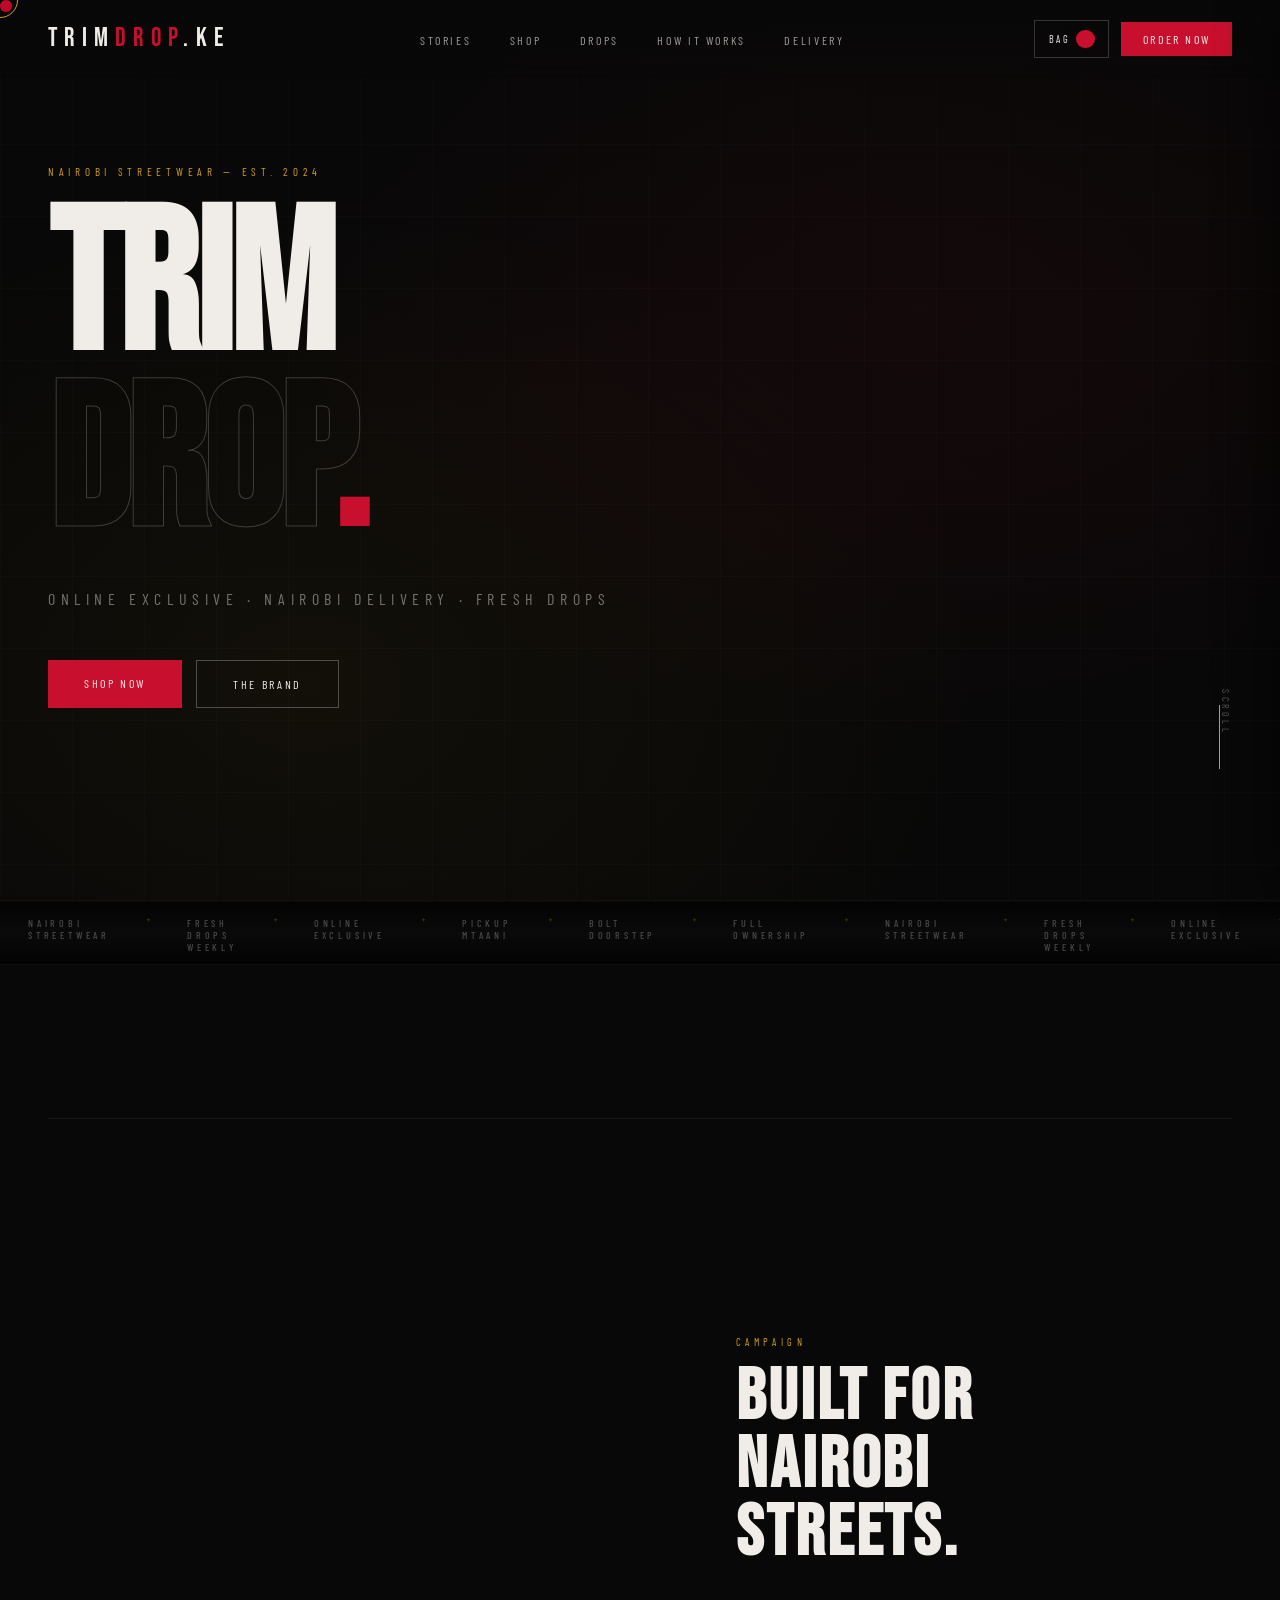
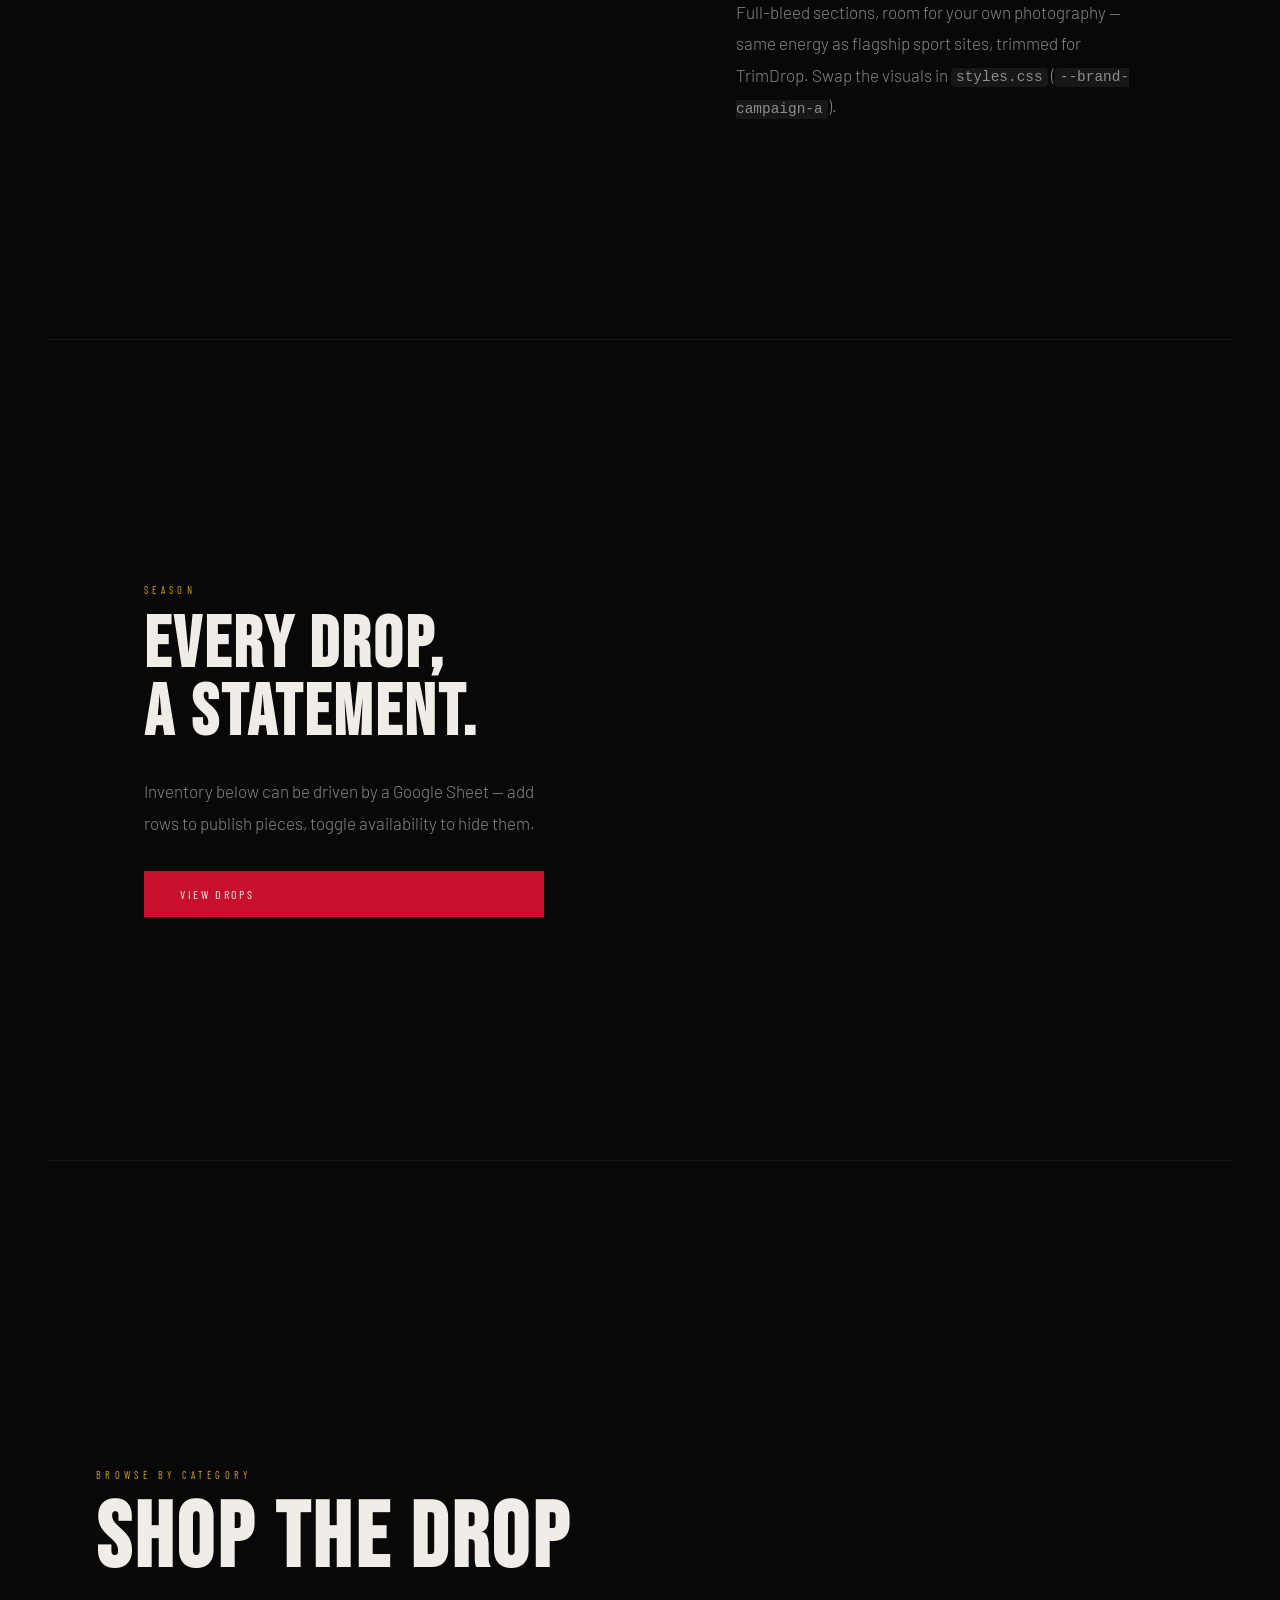
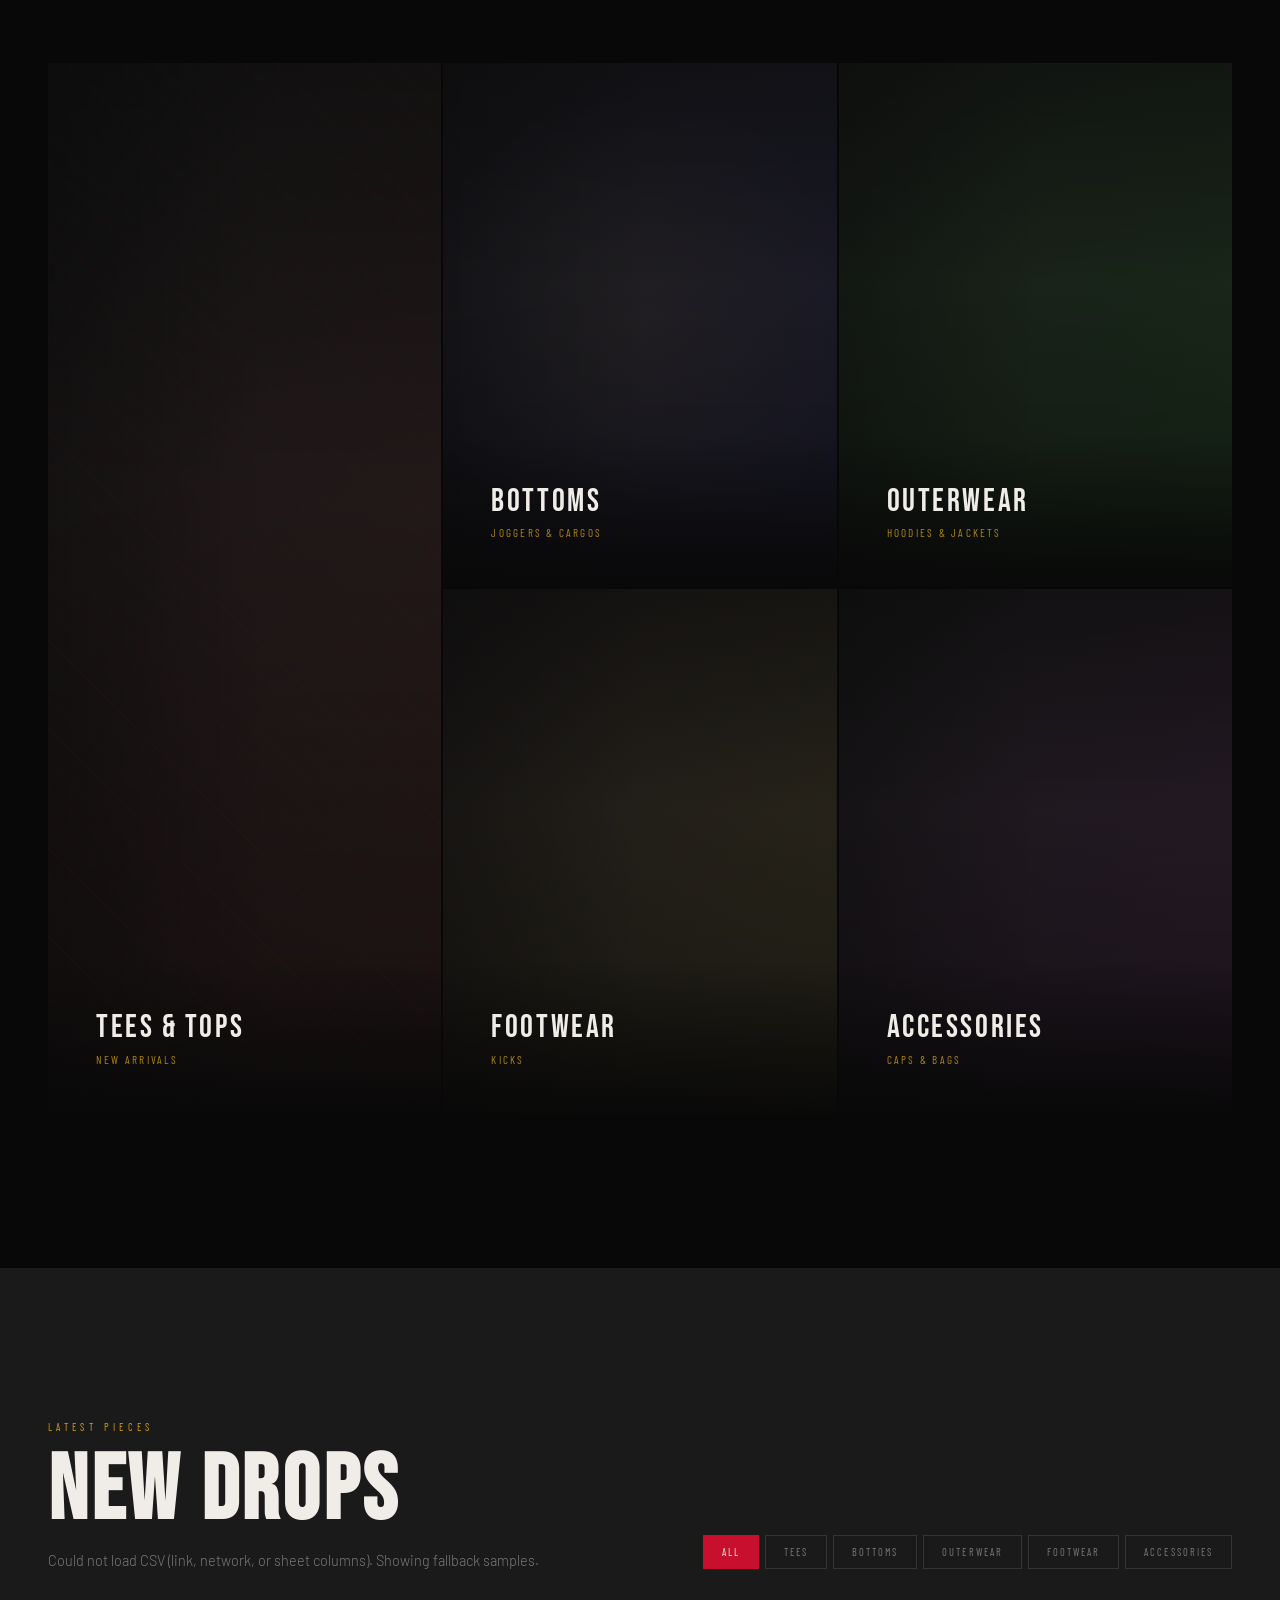
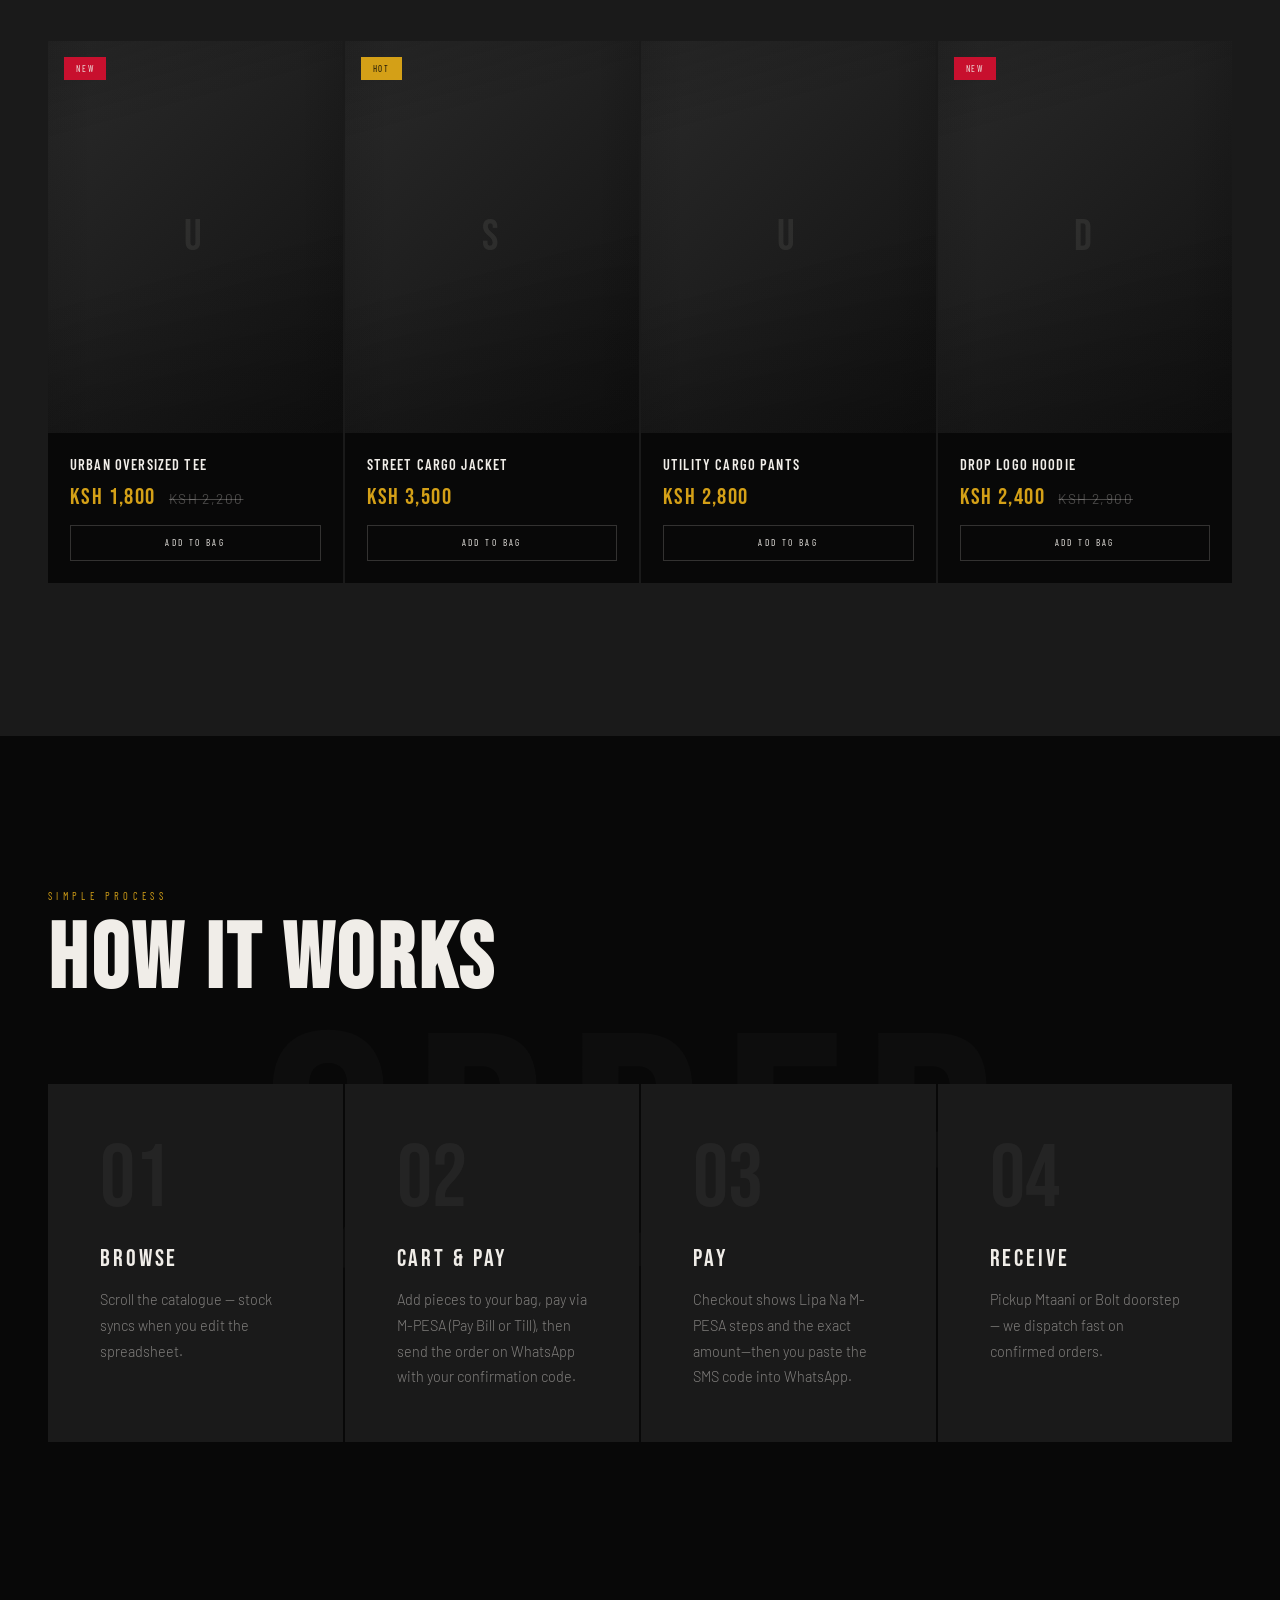
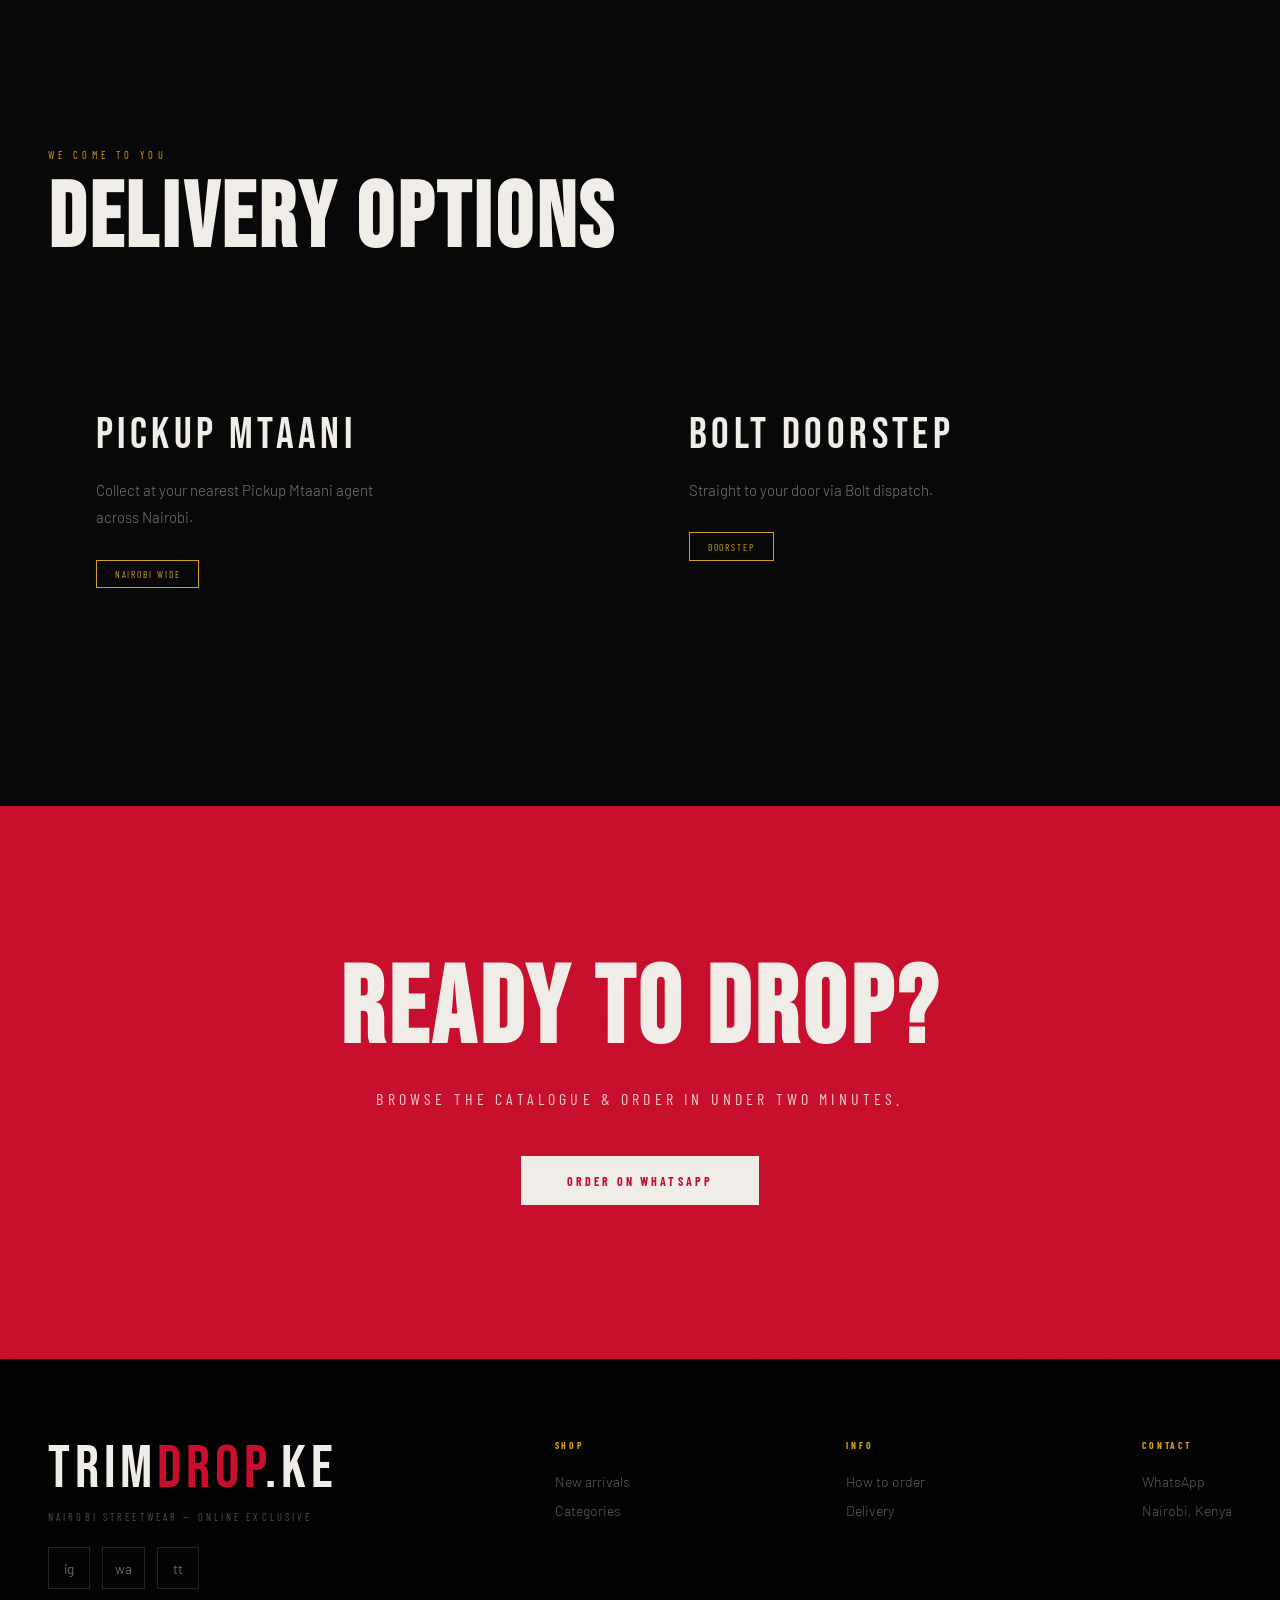
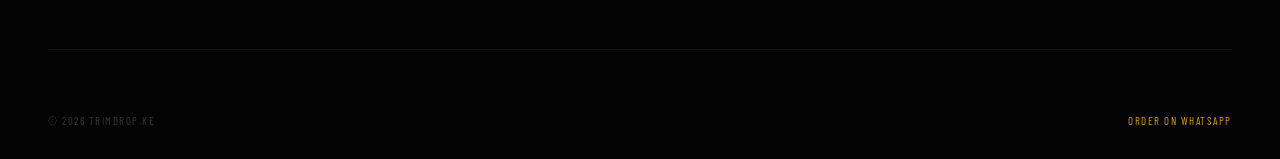
==== index.html @ 41868e05 "Use index.html root entry, root-relative assets; trimdrop rewrite; CSV HTML guard; Vercel notes Co-a" ====
<!DOCTYPE html>
<html lang="en">
<!--
  ╔══════════════════════════════════════════════════════════════════════════╗
  ║  TRIMDROP.KE — index.html                                                 ║
  ╠══════════════════════════════════════════════════════════════════════════╣
  ║  WHERE TO ADD IMAGES                                                     ║
  ║    • Hero + editorial panels → styles.css :root (--brand-hero,           ║
  ║      --brand-campaign-a, --brand-campaign-b).                            ║
  ║    • Product photos → Google Sheet column "image_url" or image_url in      ║
  ║      FALLBACK_PRODUCTS inside app.js.                                      ║
  ║    • Category tile backgrounds (optional) → styles.css near              ║
  ║      ".cat-1 .cat-bg" (commented examples).                               ║
  ╠══════════════════════════════════════════════════════════════════════════╣
  ║  WHERE TO ADD PERSONALITY (copy + brand voice)                             ║
  ║    • Headlines, paragraphs, buttons, footer → edit this file              ║
  ║      (each section below is labelled in a comment).                      ║
  ║    • Ticker / marquee lines → the repeated <span> tags in .ticker-inner. ║
  ║    • WhatsApp opener + tone → app.js (const BRAND_VOICE).                ║
  ║    • Colour + typography mood → styles.css (:root colour + font imports).║
  ╚══════════════════════════════════════════════════════════════════════════╝
-->
<head>
  <meta charset="UTF-8">
  <meta name="viewport" content="width=device-width, initial-scale=1.0">
  <!-- PERSONALITY: browser tab title + SEO -->
  <title>TRIMDROP.KE — Nairobi Streetwear</title>
  <!-- Fonts: display + condensed UI (unchanged brand pairing) -->
  <link href="https://fonts.googleapis.com/css2?family=Bebas+Neue&family=Barlow+Condensed:wght@300;400;600;700&family=Barlow:wght@300;400&display=swap" rel="stylesheet">
  <link rel="stylesheet" href="/styles.css">
</head>
<body>

<!--
  -----------------------------------------------------------------------------
  Custom cursor — no images here; behaviour in app.js (initCursor).
  -----------------------------------------------------------------------------
-->
<div class="cursor" id="cursor" aria-hidden="true"></div>
<div class="cursor-ring" id="cursorRing" aria-hidden="true"></div>

<!-- ========== NAV ==========
     PERSONALITY: logo text, link labels, CTA label.
 -->
<nav>
  <a href="#hero" class="nav-logo">TRIM<span>DROP</span>.KE</a>
  <ul class="nav-links">
    <li><a href="#editorial">Stories</a></li>
    <li><a href="#categories">Shop</a></li>
    <li><a href="#products">Drops</a></li>
    <li><a href="#how">How It Works</a></li>
    <li><a href="#delivery">Delivery</a></li>
  </ul>
  <div class="nav-end">
    <button type="button" class="nav-bag" id="cartToggleBtn" aria-label="Open shopping bag" aria-expanded="false" aria-controls="cartDrawer">
      <span class="nav-bag-label">Bag</span>
      <span class="nav-bag-badge" id="cartCountBadge" hidden>0</span>
    </button>
    <a href="#" class="nav-cta" id="navOrderBtn">Order Now</a>
  </div>
</nav>

<!-- ========== HERO ==========
     IMAGES:  Full-bleed background is CSS --brand-hero in styles.css (not inline here).
     PERSONALITY: hero-label, hero-title text, hero-sub tagline, button labels.
 -->
<section class="hero" id="hero">
  <div class="hero-media" aria-hidden="true"></div>
  <div class="hero-inner">
    <div class="hero-label">Nairobi Streetwear — Est. 2024</div>
    <h1 class="hero-title">
      TRIM<br>
      <span class="outline">DROP</span><span class="red">.</span>
    </h1>
    <p class="hero-sub">Online Exclusive · Nairobi Delivery · Fresh Drops</p>
    <div class="hero-actions">
      <a href="#categories" class="btn-primary">Shop Now</a>
      <a href="#editorial" class="btn-ghost">The brand</a>
    </div>
  </div>
  <a class="hero-scroll" href="#editorial">Scroll</a>
</section>

<!-- ========== TICKER ==========
     PERSONALITY: repeating promo phrases — duplicate rows if you change length (must loop).
 -->
<div class="ticker" id="tickerStrip" aria-hidden="true">
  <div class="ticker-shell" id="tickerShell">
    <div class="ticker-base">
      <div class="ticker-inner">
    <!-- Repeat block twice — CSS animation translates -50% for seamless marquee -->
    <span>Nairobi Streetwear</span><span class="dot">✦</span>
    <span>Fresh Drops Weekly</span><span class="dot">✦</span>
    <span>Online Exclusive</span><span class="dot">✦</span>
    <span>Pickup Mtaani</span><span class="dot">✦</span>
    <span>Bolt Doorstep</span><span class="dot">✦</span>
    <span>Full Ownership</span><span class="dot">✦</span>
    <span>Nairobi Streetwear</span><span class="dot">✦</span>
    <span>Fresh Drops Weekly</span><span class="dot">✦</span>
    <span>Online Exclusive</span><span class="dot">✦</span>
    <span>Pickup Mtaani</span><span class="dot">✦</span>
    <span>Bolt Doorstep</span><span class="dot">✦</span>
    <span>Full Ownership</span><span class="dot">✦</span>
    <span>Nairobi Streetwear</span><span class="dot">✦</span>
    <span>Fresh Drops Weekly</span><span class="dot">✦</span>
    <span>Online Exclusive</span><span class="dot">✦</span>
    <span>Pickup Mtaani</span><span class="dot">✦</span>
    <span>Bolt Doorstep</span><span class="dot">✦</span>
    <span>Full Ownership</span><span class="dot">✦</span>
    <span>Nairobi Streetwear</span><span class="dot">✦</span>
    <span>Fresh Drops Weekly</span><span class="dot">✦</span>
    <span>Online Exclusive</span><span class="dot">✦</span>
    <span>Pickup Mtaani</span><span class="dot">✦</span>
    <span>Bolt Doorstep</span><span class="dot">✦</span>
    <span>Full Ownership</span><span class="dot">✦</span>
      </div>
    </div>
    <!-- X-ray layer: clone of .ticker-inner is injected here by app.js (keeps your lines in one place) -->
    <div class="ticker-xray" id="tickerXrayMount" aria-hidden="true"></div>
  </div>
</div>

<!-- ========== EDITORIAL / CAMPAIGN STRIPS ==========
     IMAGES:  Left & right panels use --brand-campaign-a / --brand-campaign-b in styles.css.
     PERSONALITY: section-label, headlines, body copy, CTA text in each column.
 -->
<section id="editorial" class="editorial">
  <article class="editorial-panel editorial-panel--a">
    <div class="editorial-panel__visual editorial-panel__visual--a" role="presentation"></div>
    <div class="editorial-panel__copy">
      <p class="section-label">Campaign</p>
      <h2 class="editorial-panel__title">Built for Nairobi streets.</h2>
      <p class="editorial-panel__lede">
        Full-bleed sections, room for your own photography — same energy as flagship sport sites, trimmed for TrimDrop.
        Swap the visuals in <code>styles.css</code> (<code>--brand-campaign-a</code>).
      </p>
    </div>
  </article>
  <article class="editorial-panel editorial-panel--b">
    <div class="editorial-panel__copy editorial-panel__copy--right">
      <p class="section-label">Season</p>
      <h2 class="editorial-panel__title">Every drop,<br>a statement.</h2>
      <p class="editorial-panel__lede">
        Inventory below can be driven by a Google Sheet — add rows to publish pieces, toggle availability to hide them.
      </p>
      <a href="#products" class="btn-primary editorial-panel__btn">View drops</a>
    </div>
    <div class="editorial-panel__visual editorial-panel__visual--b" role="presentation"></div>
  </article>
</section>

<!-- ========== CATEGORIES (mosaic → New drops) ==========
     CLICK: Each tile jumps to #products + selects that category filter (app.js).
     PHOTOS: Optional — set --cat-tees … --cat-accessories in styles.css (:root).
 -->
<section class="categories" id="categories">
  <div class="section-head">
    <p class="section-label">Browse by Category</p>
    <h2 class="section-title">Shop the drop</h2>
  </div>
  <div class="cat-grid">
    <a href="#products" class="cat-item cat-1" data-filter="Tees" aria-label="Open Tees and tops in New drops">
      <div class="cat-bg"></div>
      <div class="cat-arrow" aria-hidden="true">↗</div>
      <div class="cat-info">
        <div class="cat-name">Tees &amp; Tops</div>
        <div class="cat-count">New arrivals</div>
      </div>
    </a>
    <a href="#products" class="cat-item cat-2" data-filter="Bottoms" aria-label="Open Bottoms in New drops">
      <div class="cat-bg"></div>
      <div class="cat-arrow" aria-hidden="true">↗</div>
      <div class="cat-info">
        <div class="cat-name">Bottoms</div>
        <div class="cat-count">Joggers &amp; cargos</div>
      </div>
    </a>
    <a href="#products" class="cat-item cat-3" data-filter="Outerwear" aria-label="Open Outerwear in New drops">
      <div class="cat-bg"></div>
      <div class="cat-arrow" aria-hidden="true">↗</div>
      <div class="cat-info">
        <div class="cat-name">Outerwear</div>
        <div class="cat-count">Hoodies &amp; jackets</div>
      </div>
    </a>
    <a href="#products" class="cat-item cat-4" data-filter="Footwear" aria-label="Open Footwear in New drops">
      <div class="cat-bg"></div>
      <div class="cat-arrow" aria-hidden="true">↗</div>
      <div class="cat-info">
        <div class="cat-name">Footwear</div>
        <div class="cat-count">Kicks</div>
      </div>
    </a>
    <a href="#products" class="cat-item cat-5" data-filter="Accessories" aria-label="Open Accessories in New drops">
      <div class="cat-bg"></div>
      <div class="cat-arrow" aria-hidden="true">↗</div>
      <div class="cat-info">
        <div class="cat-name">Accessories</div>
        <div class="cat-count">Caps &amp; bags</div>
      </div>
    </a>
  </div>
</section>

<!-- ========== PRODUCTS ==========
     IMAGES:  Each product’s photo → Google Sheet column image_url (see app.js).
     PERSONALITY: section labels "Latest pieces" / "New drops"; empty-state text below grid.
               (Product titles & prices come from the sheet / fallback list.)
 -->
<section class="products" id="products">
  <div class="products-header">
    <div>
      <p class="section-label">Latest pieces</p>
      <h2 class="section-title">New drops</h2>
      <p class="products-hint" id="productsHint"></p>
    </div>
    <div class="filter-tabs" role="tablist" aria-label="Product categories">
      <button type="button" class="filter-tab active" data-filter="All">All</button>
      <button type="button" class="filter-tab" data-filter="Tees">Tees</button>
      <button type="button" class="filter-tab" data-filter="Bottoms">Bottoms</button>
      <button type="button" class="filter-tab" data-filter="Outerwear">Outerwear</button>
      <button type="button" class="filter-tab" data-filter="Footwear">Footwear</button>
      <button type="button" class="filter-tab" data-filter="Accessories">Accessories</button>
    </div>
  </div>
  <div class="products-grid" id="productsGrid"></div>
  <p class="products-empty" id="productsEmpty" hidden>No pieces match this filter. Try another category.</p>
</section>

<!-- ========== HOW IT WORKS ==========
     PERSONALITY: Four steps — edit titles + descriptions to match how YOU operate.
 -->
<section class="how" id="how">
  <div class="section-head">
    <p class="section-label">Simple process</p>
    <h2 class="section-title">How it works</h2>
  </div>
  <div class="steps">
    <div class="step">
      <div class="step-num">01</div>
      <div class="step-title">Browse</div>
      <p class="step-desc">Scroll the catalogue — stock syncs when you edit the spreadsheet.</p>
    </div>
    <div class="step">
      <div class="step-num">02</div>
      <div class="step-title">Cart &amp; pay</div>
      <p class="step-desc">Add pieces to your bag, pay via M-PESA (Pay Bill or Till), then send the order on WhatsApp with your confirmation code.</p>
    </div>
    <div class="step">
      <div class="step-num">03</div>
      <div class="step-title">Pay</div>
      <p class="step-desc">Checkout shows Lipa Na M-PESA steps and the exact amount—then you paste the SMS code into WhatsApp.</p>
    </div>
    <div class="step">
      <div class="step-num">04</div>
      <div class="step-title">Receive</div>
      <p class="step-desc">Pickup Mtaani or Bolt doorstep — we dispatch fast on confirmed orders.</p>
    </div>
  </div>
</section>

<!-- ========== DELIVERY ==========
     PERSONALITY: Option names, descriptions, tags — match your real logistics.
 -->
<section class="delivery" id="delivery">
  <div class="section-head">
    <p class="section-label">We come to you</p>
    <h2 class="section-title">Delivery options</h2>
  </div>
  <div class="delivery-grid">
    <div class="delivery-option">
      <div class="delivery-name">Pickup Mtaani</div>
      <p class="delivery-desc">Collect at your nearest Pickup Mtaani agent across Nairobi.</p>
      <span class="delivery-tag">Nairobi wide</span>
    </div>
    <div class="delivery-option">
      <div class="delivery-name">Bolt doorstep</div>
      <p class="delivery-desc">Straight to your door via Bolt dispatch.</p>
      <span class="delivery-tag">Doorstep</span>
    </div>
  </div>
</section>

<!-- ========== CTA STRIP ==========
     PERSONALITY: Big closing pitch + button label.
 -->
<section class="cta-section" aria-label="Order call to action">
  <h2 class="section-title">Ready to drop?</h2>
  <p>Browse the catalogue &amp; order in under two minutes.</p>
  <a href="#" class="btn-white" id="ctaWaBtn">Order on WhatsApp</a>
</section>

<!-- ========== FOOTER ==========
     PERSONALITY: Tagline, real social links (replace href="#"), city line.
    IMAGES:    Optional — add <img> logos in a column here if you ever need them.
 -->
<footer>
  <div class="footer-top">
    <div>
      <div class="footer-logo">TRIM<span>DROP</span>.KE</div>
      <div class="footer-tagline">Nairobi Streetwear — online exclusive</div>
      <div class="footer-social">
        <a href="#" class="social-link">ig</a>
        <a href="#" class="social-link">wa</a>
        <a href="#" class="social-link">tt</a>
      </div>
    </div>
    <div class="footer-links">
      <h4>Shop</h4>
      <ul>
        <li><a href="#products">New arrivals</a></li>
        <li><a href="#categories">Categories</a></li>
      </ul>
    </div>
    <div class="footer-links">
      <h4>Info</h4>
      <ul>
        <li><a href="#how">How to order</a></li>
        <li><a href="#delivery">Delivery</a></li>
      </ul>
    </div>
    <div class="footer-links">
      <h4>Contact</h4>
      <ul>
        <li><a href="#" id="footerWaLink">WhatsApp</a></li>
        <li><a href="#">Nairobi, Kenya</a></li>
      </ul>
    </div>
  </div>
  <div class="footer-bottom">
    <div class="footer-copy">© 2026 TRIMDROP.KE</div>
    <a href="#" class="footer-wa" id="footerWaBtn">Order on WhatsApp</a>
  </div>
</footer>

<!-- ========== ORDER MODAL ==========
     PERSONALITY: modal title/sub, delivery option labels, primary button text.
     LOGIC:     app.js builds WhatsApp text from BRAND_VOICE + chosen delivery + product.
 -->
<div class="order-modal" id="orderModal" aria-modal="true" role="dialog" aria-labelledby="orderModalTitle" aria-hidden="true">
  <div class="modal-box">
    <button type="button" class="modal-close" id="orderModalClose" aria-label="Close">✕</button>
    <div class="modal-title" id="orderModalTitle">Place order</div>
    <div class="modal-sub">Choose delivery — we’ll open WhatsApp with this prefilled.</div>
    <p class="modal-product" id="orderModalProduct" hidden></p>
    <div class="modal-options">
      <label class="modal-option">
        <input type="radio" name="delivery" value="pickup" checked>
        <div>
          <div class="modal-option-text">Pickup Mtaani</div>
          <div class="modal-option-sub">Collect at nearest agent</div>
        </div>
      </label>
      <label class="modal-option">
        <input type="radio" name="delivery" value="bolt">
        <div>
          <div class="modal-option-text">Bolt doorstep</div>
          <div class="modal-option-sub">Delivered to you</div>
        </div>
      </label>
    </div>
    <a href="#" class="modal-wa-btn" id="modalWaContinue" target="_blank" rel="noopener">
      Continue on WhatsApp
    </a>
  </div>
</div>

<!-- ========== CART DRAWER ========== -->
<div class="cart-drawer-overlay" id="cartDrawerBackdrop" aria-hidden="true"></div>
<aside class="cart-drawer" id="cartDrawer" aria-modal="true" role="dialog" aria-labelledby="cartDrawerTitle" aria-hidden="true">
  <div class="cart-drawer-head">
    <h2 class="cart-drawer-title" id="cartDrawerTitle">Your bag</h2>
    <button type="button" class="modal-close cart-drawer-close" id="cartDrawerClose" aria-label="Close bag">✕</button>
  </div>
  <p class="cart-empty" id="cartEmpty" hidden>No items yet — add from New drops.</p>
  <div class="cart-lines" id="cartLines"></div>
  <div class="cart-drawer-foot">
    <div class="cart-subtotal" id="cartSubtotal"></div>
    <button type="button" class="btn-primary cart-checkout-btn" id="cartCheckoutBtn" disabled>Checkout &amp; pay</button>
  </div>
</aside>

<!-- ========== M-PESA CHECKOUT ========== -->
<div class="order-modal checkout-modal" id="checkoutModal" aria-modal="true" role="dialog" aria-labelledby="checkoutTitle" aria-hidden="true">
  <div class="modal-box modal-box--wide">
    <button type="button" class="modal-close" id="checkoutModalClose" aria-label="Close">✕</button>
    <div class="mpesa-head">
      <span class="mpesa-icon" aria-hidden="true"></span>
      <div>
        <div class="modal-title" id="checkoutTitle">Lipa Na M-PESA</div>
        <div class="modal-sub">Pay on your phone, then send proof on WhatsApp</div>
      </div>
    </div>
    <p class="checkout-total-pill" id="checkoutTotalStrip"></p>
    <p class="checkout-warn" id="checkoutMpesaWarn" hidden></p>
    <div id="checkoutMpesaSteps"></div>
    <div class="checkout-field">
      <label class="checkout-label" for="checkoutMpesaRef">M-PESA ID / confirmation code <span class="req">*</span></label>
      <input type="text" class="checkout-input" id="checkoutMpesaRef" name="mpesa_ref" placeholder="e.g. QYD689GK78" autocomplete="off" required>
    </div>
    <div class="modal-options checkout-delivery">
      <label class="modal-option">
        <input type="radio" name="checkout-delivery" value="pickup" checked>
        <div>
          <div class="modal-option-text">Pickup Mtaani</div>
          <div class="modal-option-sub">Collect at nearest agent</div>
        </div>
      </label>
      <label class="modal-option">
        <input type="radio" name="checkout-delivery" value="bolt">
        <div>
          <div class="modal-option-text">Bolt doorstep</div>
          <div class="modal-option-sub">Delivered to you</div>
        </div>
      </label>
    </div>
    <button type="button" class="modal-wa-btn" id="checkoutWaBtn">Send order + payment proof on WhatsApp</button>
  </div>
</div>

<script src="/app.js" defer></script>
</body>
</html>
---- styles.css ----
/* =============================================================================
   TRIMDROP.KE — styles.css

   QUICK MAP (what to edit here)
   ---------------------------------------------------------------------------
   IMAGES  — Set in :root under “Brand imagery” below (CSS variables).
             Use full URLs to hosted JPG/PNG/WebP (e.g. CDN, Drive direct link).
   MOOD    — Colours & type scale in the second :root block (tokens).
   LAYOUT  — Section padding via --section-y, --gutter; max width via --max.
             On-page copy lives in index.html; sheet + cart live in app.js.
   For product photos + WhatsApp wording, see app.js.
   ============================================================================= */

/* -----------------------------------------------------------------------------
   Brand imagery — your URLs (do not delete; change only if swapping assets).
   Extra “blend” into the page is handled in .hero-media / .editorial-panel__visual
   via neutral black gradients on top — works with any photo colour.
   --------------------------------------------------------------------------- */
:root {
  --brand-hero: url("https://res.cloudinary.com/dmmltr4nf/image/upload/v1778003707/jr-korpa-_OQ8Jc7kBmA-unsplash_fwzhsi.jpg");
  --brand-campaign-a: url("https://res.cloudinary.com/dmmltr4nf/image/upload/v1778000667/faceless_yaw0nv.jpg");
  --brand-campaign-b: url("https://res.cloudinary.com/dmmltr4nf/image/upload/v1778005490/suhas-hanjar-7VkZ7xW7Dps-unsplash_rwno8n.jpg");
}

/* -----------------------------------------------------------------------------
   Design tokens — “personality” of the visuals (colour + rhythm)
   Tweak --red / --gold / --black to shift brand feel without touching HTML.
   --------------------------------------------------------------------------- */
:root {
  --black: #080808;
  --red: #c8102e;
  --gold: #d4a017;
  --white: #f0ede8;
  --grey: #1a1a1a;
  --mid: #2a2a2a;
  --ease-out: cubic-bezier(0.22, 1, 0.36, 1);
  --section-y: clamp(5rem, 12vw, 10rem);
  --gutter: clamp(1.25rem, 4vw, 3rem);
  --max: 1440px;

  /*
   * “Shop the drop” tiles — set to url("…") or url("/images/your-file.jpg").
   * `none` keeps the gradient only. Photos get soft edge veils so they blend into the mosaic.
   */
  --cat-tees: none;
  --cat-bottoms: none;
  --cat-outerwear: none;
  --cat-footwear: none;
  --cat-accessories: none;
}

*,
*::before,
*::after {
  margin: 0;
  padding: 0;
  box-sizing: border-box;
}

html {
  scroll-behavior: smooth;
}

@media (prefers-reduced-motion: reduce) {
  html {
    scroll-behavior: auto;
  }

  *,
  *::before,
  *::after {
    animation-duration: 0.01ms !important;
    animation-iteration-count: 1 !important;
    transition-duration: 0.01ms !important;
  }
}

body {
  background: var(--black);
  color: var(--white);
  font-family: Barlow, system-ui, sans-serif;
  overflow-x: hidden;
  cursor: none;
}

a {
  color: inherit;
}

code {
  font-size: 0.85em;
  background: rgba(255, 255, 255, 0.06);
  padding: 0.1em 0.35em;
  border-radius: 4px;
}

/* -----------------------------------------------------------------------------
   Cursor
   --------------------------------------------------------------------------- */
.cursor {
  width: 12px;
  height: 12px;
  background: var(--red);
  border-radius: 50%;
  position: fixed;
  top: 0;
  left: 0;
  pointer-events: none;
  z-index: 9999;
  transition: transform 0.15s ease;
  mix-blend-mode: difference;
}

.cursor-ring {
  width: 36px;
  height: 36px;
  border: 1px solid var(--gold);
  border-radius: 50%;
  position: fixed;
  top: 0;
  left: 0;
  pointer-events: none;
  z-index: 9998;
  transition: transform 0.35s ease, width 0.3s, height 0.3s;
}

/* -----------------------------------------------------------------------------
   Nav
   --------------------------------------------------------------------------- */
nav {
  position: fixed;
  top: 0;
  left: 0;
  right: 0;
  z-index: 100;
  display: flex;
  justify-content: space-between;
  align-items: center;
  gap: 1.5rem;
  padding: 1.25rem var(--gutter);
  background: linear-gradient(to bottom, rgba(8, 8, 8, 0.94), transparent 100%);
  backdrop-filter: blur(8px);
}

.nav-logo {
  font-family: "Bebas Neue", sans-serif;
  font-size: 1.625rem;
  letter-spacing: 0.28em;
  color: var(--white);
  text-decoration: none;
}

.nav-logo span {
  color: var(--red);
}

.nav-links {
  display: flex;
  gap: clamp(1.25rem, 3vw, 2.5rem);
  list-style: none;
}

.nav-links a {
  font-family: "Barlow Condensed", sans-serif;
  font-size: 0.75rem;
  letter-spacing: 0.22em;
  text-transform: uppercase;
  color: var(--white);
  text-decoration: none;
  opacity: 0.65;
  transition: opacity 0.2s, color 0.2s;
}

.nav-links a:hover {
  opacity: 1;
  color: var(--gold);
}

.nav-cta {
  font-family: "Barlow Condensed", sans-serif;
  font-size: 0.75rem;
  letter-spacing: 0.2em;
  text-transform: uppercase;
  background: var(--red);
  color: var(--white);
  padding: 0.65rem 1.35rem;
  text-decoration: none;
  transition: background 0.2s;
  flex-shrink: 0;
}

.nav-cta:hover {
  background: #a00020;
}

.nav-end {
  display: flex;
  align-items: center;
  gap: 0.75rem;
  flex-shrink: 0;
}

.nav-bag {
  position: relative;
  display: inline-flex;
  align-items: center;
  gap: 0.4rem;
  background: transparent;
  border: 1px solid rgba(240, 237, 232, 0.2);
  color: var(--white);
  padding: 0.55rem 0.85rem;
  font-family: "Barlow Condensed", sans-serif;
  font-size: 0.65rem;
  letter-spacing: 0.22em;
  text-transform: uppercase;
  cursor: pointer;
  transition: border-color 0.2s, color 0.2s;
}

.nav-bag:hover {
  border-color: var(--gold);
  color: var(--gold);
}

.nav-bag-label {
  display: inline-block;
}

.nav-bag-badge {
  min-width: 1.15rem;
  height: 1.15rem;
  padding: 0 0.25rem;
  border-radius: 50%;
  background: var(--red);
  color: var(--white);
  font-size: 0.56rem;
  letter-spacing: 0;
  font-weight: 600;
  display: inline-flex;
  align-items: center;
  justify-content: center;
  font-family: Barlow, sans-serif;
}

/* -----------------------------------------------------------------------------
   Hero — optional full-bleed photo layer
   --------------------------------------------------------------------------- */
.hero {
  min-height: 100vh;
  display: grid;
  align-items: end;
  padding: 8rem var(--gutter) calc(var(--section-y) * 1.25);
  position: relative;
  isolation: isolate;
  overflow: hidden;
  background: var(--black);
}

.hero-media {
  position: absolute;
  inset: 0;
  z-index: 0;
  /* Page black under photo; semi-transparent black veils on top = smooth edge blend for any image colour */
  background-color: var(--black);
  background-image:
    linear-gradient(
      180deg,
      rgba(8, 8, 8, 0.94) 0%,
      rgba(8, 8, 8, 0.5) 12%,
      rgba(8, 8, 8, 0.08) 36%,
      rgba(8, 8, 8, 0.1) 64%,
      rgba(8, 8, 8, 0.55) 88%,
      rgba(8, 8, 8, 0.96) 100%
    ),
    linear-gradient(
      90deg,
      rgba(8, 8, 8, 0.85) 0%,
      rgba(8, 8, 8, 0.18) 14%,
      rgba(8, 8, 8, 0.03) 50%,
      rgba(8, 8, 8, 0.18) 86%,
      rgba(8, 8, 8, 0.85) 100%
    ),
    var(--brand-hero);
  background-size: cover;
  background-position: center;
}

.hero-media::after {
  content: "";
  position: absolute;
  inset: 0;
  pointer-events: none;
  /* Soft depth + very light brand tint (does not fight arbitrary photo hues) */
  background:
    radial-gradient(ellipse 95% 75% at 50% 70%, transparent 32%, rgba(8, 8, 8, 0.5) 100%),
    radial-gradient(ellipse at 72% 34%, rgba(200, 16, 46, 0.07) 0%, transparent 52%),
    radial-gradient(ellipse at 24% 76%, rgba(212, 160, 23, 0.05) 0%, transparent 50%);
}

.hero-media::before {
  content: "";
  position: absolute;
  inset: 0;
  background-image:
    linear-gradient(rgba(255, 255, 255, 0.024) 1px, transparent 1px),
    linear-gradient(90deg, rgba(255, 255, 255, 0.024) 1px, transparent 1px);
  background-size: min(72px, 12vw) min(72px, 12vw);
  opacity: 0.8;
}

.hero-inner {
  position: relative;
  z-index: 2;
  max-width: var(--max);
  margin: 0 auto;
  width: 100%;
}

.hero-label {
  font-family: "Barlow Condensed", sans-serif;
  font-size: 0.7rem;
  letter-spacing: 0.42em;
  text-transform: uppercase;
  color: var(--gold);
  margin-bottom: 1.5rem;
  animation: fadeUp 0.85s var(--ease-out) both;
}

.hero-title {
  font-family: "Bebas Neue", sans-serif;
  font-size: clamp(4rem, 16vw, 12.5rem);
  line-height: 0.88;
  letter-spacing: -0.02em;
  animation: fadeUp 0.85s 0.08s var(--ease-out) both;
}

.hero-title .outline {
  -webkit-text-stroke: 1px rgba(240, 237, 232, 0.22);
  color: transparent;
}

.hero-title .red {
  color: var(--red);
}

.hero-sub {
  font-family: "Barlow Condensed", sans-serif;
  font-size: clamp(0.8rem, 1.8vw, 1rem);
  letter-spacing: 0.35em;
  text-transform: uppercase;
  color: rgba(240, 237, 232, 0.45);
  margin-top: 2rem;
  max-width: 36rem;
  line-height: 1.65;
  animation: fadeUp 0.85s 0.16s var(--ease-out) both;
}

.hero-actions {
  display: flex;
  flex-wrap: wrap;
  gap: 0.875rem;
  margin-top: 3rem;
  animation: fadeUp 0.85s 0.24s var(--ease-out) both;
}

.hero-scroll {
  position: absolute;
  right: var(--gutter);
  bottom: calc(var(--section-y) * 0.85);
  z-index: 2;
  writing-mode: vertical-rl;
  font-family: "Barlow Condensed", sans-serif;
  font-size: 0.625rem;
  letter-spacing: 0.35em;
  text-transform: uppercase;
  color: rgba(240, 237, 232, 0.32);
  text-decoration: none;
  transition: color 0.2s;
  animation: fadeUp 1s 0.4s var(--ease-out) both;
}

.hero-scroll:hover {
  color: rgba(240, 237, 232, 0.75);
}

.hero-scroll::after {
  content: "";
  display: block;
  width: 1px;
  height: 4rem;
  background: var(--gold);
  margin-top: 1rem;
}

.btn-primary {
  font-family: "Barlow Condensed", sans-serif;
  font-size: 0.75rem;
  letter-spacing: 0.22em;
  text-transform: uppercase;
  background: var(--red);
  color: var(--white);
  padding: 1rem 2.25rem;
  text-decoration: none;
  transition: transform 0.25s var(--ease-out), background 0.2s;
  display: inline-block;
}

.btn-primary:hover {
  background: #a00020;
  transform: translateY(-2px);
}

.btn-ghost {
  font-family: "Barlow Condensed", sans-serif;
  font-size: 0.75rem;
  letter-spacing: 0.22em;
  text-transform: uppercase;
  border: 1px solid rgba(240, 237, 232, 0.28);
  color: var(--white);
  padding: 1rem 2.25rem;
  text-decoration: none;
  transition: border-color 0.2s, color 0.2s, transform 0.25s var(--ease-out);
  display: inline-block;
}

.btn-ghost:hover {
  border-color: var(--gold);
  color: var(--gold);
  transform: translateY(-2px);
}

.editorial-panel__btn {
  margin-top: 2rem;
  border: none;
  cursor: pointer;
}

/* -----------------------------------------------------------------------------
   Ticker — subtle base + X-ray hover (pointer + lagging ring = two spots)
   JS: initTickerXray() clones .ticker-inner into #tickerXrayMount; don’t remove.
   --------------------------------------------------------------------------- */
.ticker {
  background: linear-gradient(
    180deg,
    #030303 0%,
    #0a0a0a 50%,
    #030303 100%
  );
  border-block: 1px solid rgba(240, 237, 232, 0.05);
  box-shadow:
    inset 0 1px 0 rgba(255, 255, 255, 0.03),
    inset 0 -1px 0 rgba(0, 0, 0, 0.45);
  padding: 0.65rem 0;
  overflow: hidden;
  position: relative;
}

.ticker-shell {
  position: relative;
  overflow: hidden;
  /* Mask centers (pixels, relative to shell) — app.js updates while hovered */
  --mx1: -200px;
  --my1: -200px;
  --mx2: -200px;
  --my2: -200px;
}

.ticker-base {
  position: relative;
  z-index: 1;
}

/* Duplicated strip: richer black + white type, revealed only through masks */
.ticker-xray {
  position: absolute;
  inset: 0;
  z-index: 2;
  display: flex;
  align-items: center;
  overflow: hidden;
  pointer-events: none;
  opacity: 0;
  transition: opacity 0.18s ease;
  background: #0e0e0e;
  /*
   * X-ray windows: wide horizontal ellipses so a few words stay readable,
   * still smaller than the old full “ad bar” hotspots. Tweak sizes here only.
   *   — pointer: larger   | ring trail: slightly tighter
   */
  -webkit-mask-image:
    radial-gradient(ellipse 168px 52px at var(--mx1) var(--my1), #fff 94%, transparent 100%),
    radial-gradient(ellipse 128px 44px at var(--mx2) var(--my2), #fff 94%, transparent 100%);
  mask-image:
    radial-gradient(ellipse 168px 52px at var(--mx1) var(--my1), #fff 94%, transparent 100%),
    radial-gradient(ellipse 128px 44px at var(--mx2) var(--my2), #fff 94%, transparent 100%);
  -webkit-mask-composite: source-over;
  mask-composite: add;
}

.ticker#tickerStrip.ticker--hover .ticker-xray {
  opacity: 1;
}

.ticker-inner {
  display: inline-flex;
  animation: ticker 48s linear infinite;
  will-change: transform;
}

@media (prefers-reduced-motion: reduce) {
  .ticker-inner {
    animation: none;
    justify-content: center;
    flex-wrap: wrap;
    row-gap: 0.35rem;
  }
}

.ticker-inner span {
  font-family: "Barlow Condensed", sans-serif;
  font-size: 0.625rem;
  font-weight: 500;
  letter-spacing: 0.38em;
  text-transform: uppercase;
  padding: 0 1.75rem;
  color: rgba(240, 237, 232, 0.28);
}

.ticker-inner span.dot {
  padding: 0 0.5rem;
  font-size: 0.35rem;
  letter-spacing: 0;
  line-height: 1;
  color: rgba(212, 160, 23, 0.28);
}

.ticker-inner--xray span {
  color: #fff;
}

.ticker-inner--xray span.dot {
  color: rgba(235, 220, 180, 0.95);
}

@keyframes ticker {
  from {
    transform: translateX(0);
  }
  to {
    transform: translateX(-50%);
  }
}

/* -----------------------------------------------------------------------------
   Editorial strips
   --------------------------------------------------------------------------- */
.editorial {
  background: var(--black);
}

.editorial-panel {
  display: grid;
  grid-template-columns: 1fr 1fr;
  align-items: stretch;
  border-top: 1px solid rgba(255, 255, 255, 0.06);
}

.editorial-panel--b {
  border-bottom: 1px solid rgba(255, 255, 255, 0.06);
}

.editorial-panel__visual {
  min-height: min(92vh, 820px);
  position: relative;
  background: var(--grey);
}

.editorial-panel__visual--a {
  background-color: var(--black);
  background-image:
    linear-gradient(
      180deg,
      rgba(8, 8, 8, 0.95) 0%,
      rgba(8, 8, 8, 0.18) 14%,
      transparent 42%,
      transparent 68%,
      rgba(8, 8, 8, 0.28) 88%,
      rgba(8, 8, 8, 0.98) 100%
    ),
    linear-gradient(90deg, rgba(8, 8, 8, 0.65) 0%, rgba(8, 8, 8, 0.1) 30%, transparent 48%),
    var(--brand-campaign-a);
  background-size: cover;
  background-position: center;
}

.editorial-panel__visual--b {
  background-color: var(--black);
  background-image:
    linear-gradient(
      180deg,
      rgba(8, 8, 8, 0.95) 0%,
      rgba(8, 8, 8, 0.16) 12%,
      transparent 42%,
      transparent 68%,
      rgba(8, 8, 8, 0.32) 90%,
      rgba(8, 8, 8, 0.98) 100%
    ),
    linear-gradient(270deg, rgba(8, 8, 8, 0.65) 0%, rgba(8, 8, 8, 0.1) 30%, transparent 48%),
    var(--brand-campaign-b);
  background-size: cover;
  background-position: center;
}

.editorial-panel__visual::after {
  content: "";
  position: absolute;
  inset: 0;
  pointer-events: none;
  background: linear-gradient(
    180deg,
    rgba(8, 8, 8, 0.25) 0%,
    transparent 38%,
    transparent 62%,
    rgba(8, 8, 8, 0.35) 100%
  );
  opacity: 0.85;
}

.editorial-panel__copy {
  display: flex;
  flex-direction: column;
  justify-content: center;
  padding: var(--section-y) clamp(2rem, 8vw, 6rem);
  max-width: 40rem;
}

.editorial-panel__copy--right {
  margin-left: auto;
}

.editorial-panel__title {
  font-family: "Bebas Neue", sans-serif;
  font-size: clamp(2.5rem, 6vw, 4.5rem);
  line-height: 0.95;
  letter-spacing: 0.04em;
  margin-bottom: 1.75rem;
  text-transform: uppercase;
}

.editorial-panel__lede {
  font-size: 1.0625rem;
  line-height: 1.85;
  font-weight: 300;
  color: rgba(240, 237, 232, 0.55);
}

/* -----------------------------------------------------------------------------
   Section scaffold
   --------------------------------------------------------------------------- */
section {
  padding: var(--section-y) var(--gutter);
}

.section-head {
  max-width: var(--max);
  margin: 0 auto clamp(3rem, 7vw, 5rem);
}

.section-label {
  font-family: "Barlow Condensed", sans-serif;
  font-size: 0.65rem;
  letter-spacing: 0.42em;
  text-transform: uppercase;
  color: var(--gold);
  margin-bottom: 1rem;
}

.section-title {
  font-family: "Bebas Neue", sans-serif;
  font-size: clamp(3rem, 8vw, 5.75rem);
  line-height: 0.94;
  text-transform: uppercase;
  letter-spacing: 0.04em;
}

/* -----------------------------------------------------------------------------
   Categories (mosaic under “Shop the drop”)
   ---------------------------------------------------------------------------
   • Labels: index.html — .cat-name / .cat-count on each tile.
   • Links: tiles are <a> → opens #products + sets filter via app.js.
   • Optional photos: tokens above (--cat-tees … --cat-accessories). Paths like
       url("/images/dark_fit.jpg") work once files are deployed with the site.
   --------------------------------------------------------------------------- */
.categories {
  background: var(--black);
}

.categories .section-head {
  padding-left: var(--gutter);
  padding-right: var(--gutter);
}

.categories .cat-grid {
  margin-top: 0;
}

.cat-grid {
  display: grid;
  grid-template-columns: repeat(3, 1fr);
  gap: 2px;
  max-width: var(--max);
  margin: 0 auto;
}

a.cat-item {
  position: relative;
  aspect-ratio: 3 / 4;
  overflow: hidden;
  background: var(--grey);
  text-decoration: none;
  color: inherit;
  display: block;
  cursor: pointer;
  outline-offset: 2px;
}

a.cat-item:first-child {
  grid-row: span 2;
  aspect-ratio: auto;
}

a.cat-item:focus-visible {
  z-index: 2;
  box-shadow: inset 0 0 0 2px rgba(212, 160, 23, 0.65);
}

.cat-bg {
  position: absolute;
  inset: 0;
  transition: transform 0.65s var(--ease-out);
}

a.cat-item:hover .cat-bg,
a.cat-item:focus-visible .cat-bg {
  transform: scale(1.04);
}

/* Layer order: blend veils → optional photo → base gradient (--cat-* may be none) */
.cat-1 .cat-bg {
  background-color: #171212;
  background-image:
    linear-gradient(180deg, rgba(8, 8, 8, 0.55) 0%, rgba(8, 8, 8, 0.1) 40%, rgba(8, 8, 8, 0.55) 100%),
    linear-gradient(90deg, rgba(8, 8, 8, 0.45) 0%, transparent 55%),
    var(--cat-tees),
    linear-gradient(135deg, #1a1a1a 0%, #2d1a1a 100%);
  background-size: cover;
  background-position: center;
}

.cat-2 .cat-bg {
  background-color: #151518;
  background-image:
    linear-gradient(180deg, rgba(8, 8, 8, 0.5) 0%, rgba(8, 8, 8, 0.08) 42%, rgba(8, 8, 8, 0.5) 100%),
    linear-gradient(90deg, rgba(8, 8, 8, 0.4) 0%, transparent 52%),
    var(--cat-bottoms),
    linear-gradient(135deg, #1a1a1e 0%, #1a1a2d 100%);
  background-size: cover;
  background-position: center;
}

.cat-3 .cat-bg {
  background-color: #141916;
  background-image:
    linear-gradient(180deg, rgba(8, 8, 8, 0.5) 0%, rgba(8, 8, 8, 0.08) 42%, rgba(8, 8, 8, 0.5) 100%),
    linear-gradient(90deg, rgba(8, 8, 8, 0.35) 0%, transparent 50%),
    var(--cat-outerwear),
    linear-gradient(135deg, #1a1e1a 0%, #1a2d1a 100%);
  background-size: cover;
  background-position: center;
}

.cat-4 .cat-bg {
  background-color: #161412;
  background-image:
    linear-gradient(180deg, rgba(8, 8, 8, 0.5) 0%, rgba(8, 8, 8, 0.08) 42%, rgba(8, 8, 8, 0.5) 100%),
    linear-gradient(90deg, rgba(8, 8, 8, 0.35) 0%, transparent 50%),
    var(--cat-footwear),
    linear-gradient(135deg, #1e1a1a 0%, #2d2a1a 100%);
  background-size: cover;
  background-position: center;
}

.cat-5 .cat-bg {
  background-color: #151515;
  background-image:
    linear-gradient(180deg, rgba(8, 8, 8, 0.5) 0%, rgba(8, 8, 8, 0.08) 42%, rgba(8, 8, 8, 0.5) 100%),
    linear-gradient(90deg, rgba(8, 8, 8, 0.35) 0%, transparent 50%),
    var(--cat-accessories),
    linear-gradient(135deg, #1a1a1a 0%, #2a1a2a 100%);
  background-size: cover;
  background-position: center;
}

.cat-1 .cat-bg::after {
  content: "";
  position: absolute;
  inset: 0;
  pointer-events: none;
  background: repeating-linear-gradient(
    45deg,
    transparent,
    transparent 20px,
    rgba(200, 16, 46, 0.05) 20px,
    rgba(200, 16, 46, 0.05) 21px
  );
  opacity: 0.55;
}

.cat-2 .cat-bg::after {
  content: "";
  position: absolute;
  inset: 0;
  pointer-events: none;
  background: radial-gradient(circle at 50% 50%, rgba(212, 160, 23, 0.07) 0%, transparent 72%);
  opacity: 0.6;
}

.cat-info {
  position: absolute;
  bottom: 0;
  left: 0;
  right: 0;
  padding: clamp(2rem, 6vw, 3rem);
  background: linear-gradient(to top, rgba(8, 8, 8, 0.92), transparent);
}

.cat-name {
  font-family: "Bebas Neue", sans-serif;
  font-size: clamp(1.85rem, 3.5vw, 2rem);
  letter-spacing: 0.08em;
  margin-bottom: 0.35rem;
}

.cat-count {
  font-family: "Barlow Condensed", sans-serif;
  font-size: 0.7rem;
  letter-spacing: 0.2em;
  text-transform: uppercase;
  color: var(--gold);
  opacity: 0.82;
}

.cat-arrow {
  position: absolute;
  top: 1.65rem;
  right: 1.65rem;
  width: 2.5rem;
  height: 2.5rem;
  border: 1px solid rgba(255, 255, 255, 0.18);
  display: flex;
  align-items: center;
  justify-content: center;
  opacity: 0;
  transform: translate(4px, -4px);
  transition: opacity 0.3s, transform 0.3s var(--ease-out);
  pointer-events: none;
}

a.cat-item:hover .cat-arrow,
a.cat-item:focus-visible .cat-arrow {
  opacity: 1;
  transform: translate(0, 0);
}

/* -----------------------------------------------------------------------------
   Products
   --------------------------------------------------------------------------- */
.products {
  background: var(--grey);
}

.products-header {
  max-width: var(--max);
  margin: 0 auto clamp(3rem, 6vw, 4.5rem);
  display: flex;
  justify-content: space-between;
  align-items: flex-end;
  gap: 2rem;
}

.products-hint {
  margin-top: 1rem;
  font-size: 0.9rem;
  font-weight: 300;
  color: rgba(240, 237, 232, 0.45);
}

.filter-tabs {
  display: flex;
  flex-wrap: wrap;
  justify-content: flex-end;
  gap: 0.375rem;
}

.filter-tab {
  font-family: "Barlow Condensed", sans-serif;
  font-size: 0.65rem;
  letter-spacing: 0.2em;
  text-transform: uppercase;
  padding: 0.62rem 1.12rem;
  border: 1px solid rgba(240, 237, 232, 0.12);
  background: transparent;
  color: rgba(240, 237, 232, 0.45);
  cursor: pointer;
  transition: background 0.2s, border-color 0.2s, color 0.2s;
}

.filter-tab.active,
.filter-tab:hover {
  background: var(--red);
  border-color: var(--red);
  color: var(--white);
}

.products-grid {
  max-width: var(--max);
  margin: 0 auto;
  display: grid;
  grid-template-columns: repeat(4, 1fr);
  gap: 2px;
}

.products-empty {
  text-align: center;
  padding: 4rem 1rem;
  color: rgba(240, 237, 232, 0.45);
}

.product-card {
  background: var(--black);
  position: relative;
  overflow: hidden;
}

.product-card.product-card--entered {
  animation: fadeUp 0.75s var(--ease-out) both;
}

.product-card:hover .product-quick {
  transform: translateY(0);
}

.product-card:hover .product-img-wrap img {
  transform: scale(1.04);
}

.product-img-wrap {
  aspect-ratio: 3 / 4;
  overflow: hidden;
  background: var(--mid);
  position: relative;
}

.product-img-wrap img {
  width: 100%;
  height: 100%;
  object-fit: cover;
  display: block;
  transition: transform 0.55s var(--ease-out);
}

/* Gentle bleed into card black — works for any product photo colour */
.product-img-wrap::after {
  content: "";
  position: absolute;
  inset: 0;
  pointer-events: none;
  background: linear-gradient(
      165deg,
      rgba(8, 8, 8, 0.18) 0%,
      transparent 22%,
      transparent 55%,
      rgba(8, 8, 8, 0.35) 100%
    ),
    linear-gradient(
      90deg,
      rgba(8, 8, 8, 0.12) 0%,
      transparent 15%,
      transparent 85%,
      rgba(8, 8, 8, 0.12) 100%
    );
}

.product-placeholder {
  width: 100%;
  height: 100%;
  min-height: 12rem;
  display: grid;
  place-items: center;
  font-family: "Bebas Neue", sans-serif;
  font-size: 2.75rem;
  letter-spacing: 0.08em;
  color: rgba(240, 237, 232, 0.08);
  text-transform: uppercase;
  background: linear-gradient(135deg, var(--mid), #111);
}

.product-badge {
  position: absolute;
  top: 1rem;
  left: 1rem;
  font-family: "Barlow Condensed", sans-serif;
  font-size: 0.55rem;
  letter-spacing: 0.2em;
  text-transform: uppercase;
  padding: 0.38rem 0.75rem;
  background: var(--red);
  color: var(--white);
  z-index: 2;
}

.product-badge.gold {
  background: var(--gold);
  color: var(--black);
}

.product-quick {
  position: absolute;
  bottom: 0;
  left: 0;
  right: 0;
  z-index: 2;
  background: var(--red);
  color: var(--white);
  font-family: "Barlow Condensed", sans-serif;
  font-size: 0.65rem;
  letter-spacing: 0.2em;
  text-transform: uppercase;
  padding: 1rem;
  text-align: center;
  border: none;
  cursor: pointer;
  transform: translateY(100%);
  transition: transform 0.35s var(--ease-out);
}

.product-info {
  padding: clamp(1.125rem, 3vw, 1.375rem);
}

.product-name {
  font-family: "Barlow Condensed", sans-serif;
  font-size: 0.9rem;
  font-weight: 600;
  letter-spacing: 0.08em;
  text-transform: uppercase;
  margin-bottom: 0.5rem;
  line-height: 1.35;
}

.product-price {
  font-family: "Bebas Neue", sans-serif;
  font-size: 1.45rem;
  letter-spacing: 0.06em;
  color: var(--gold);
}

.product-price .old {
  font-size: 0.85rem;
  color: rgba(240, 237, 232, 0.28);
  text-decoration: line-through;
  margin-left: 0.5rem;
  font-family: Barlow, sans-serif;
}

.product-add {
  margin-top: 0.875rem;
  width: 100%;
  background: transparent;
  border: 1px solid rgba(240, 237, 232, 0.18);
  color: var(--white);
  font-family: "Barlow Condensed", sans-serif;
  font-size: 0.58rem;
  letter-spacing: 0.26em;
  text-transform: uppercase;
  padding: 0.72rem 1rem;
  cursor: pointer;
  transition: border-color 0.2s, background 0.2s, color 0.2s;
}

.product-add:hover {
  border-color: var(--gold);
  color: var(--gold);
  background: rgba(212, 160, 23, 0.05);
}

/* -----------------------------------------------------------------------------
   How it works — giant watermark kept, more padding
   --------------------------------------------------------------------------- */
.how {
  background: var(--black);
  position: relative;
  overflow: hidden;
}

.how::before {
  content: "ORDER";
  position: absolute;
  font-family: "Bebas Neue", sans-serif;
  font-size: min(26vw, 22rem);
  color: rgba(255, 255, 255, 0.02);
  top: 50%;
  left: 50%;
  transform: translate(-50%, -50%);
  white-space: nowrap;
  pointer-events: none;
  letter-spacing: 0.06em;
}

.how .section-head {
  position: relative;
  z-index: 1;
}

.steps {
  max-width: var(--max);
  margin: 0 auto;
  display: grid;
  grid-template-columns: repeat(4, 1fr);
  gap: 2px;
  position: relative;
  z-index: 1;
}

.step {
  background: var(--grey);
  padding: clamp(2.5rem, 6vw, 3.25rem);
  position: relative;
  overflow: hidden;
}

.step::before {
  content: "";
  position: absolute;
  top: 0;
  left: 0;
  width: 3px;
  height: 0;
  background: var(--red);
  transition: height 0.45s var(--ease-out);
}

.step:hover::before {
  height: 100%;
}

.step-num {
  font-family: "Bebas Neue", sans-serif;
  font-size: clamp(4rem, 8vw, 5.5rem);
  line-height: 1;
  color: rgba(240, 237, 232, 0.05);
  margin-bottom: 1.25rem;
}

.step-title {
  font-family: "Bebas Neue", sans-serif;
  font-size: 1.5rem;
  letter-spacing: 0.12em;
  margin-bottom: 0.875rem;
  color: var(--white);
}

.step-desc {
  font-size: 0.9rem;
  line-height: 1.78;
  color: rgba(240, 237, 232, 0.48);
  font-weight: 300;
}

/* -----------------------------------------------------------------------------
   Delivery + CTA
   --------------------------------------------------------------------------- */
.delivery-grid {
  max-width: var(--max);
  margin: clamp(3rem, 6vw, 4rem) auto 0;
  display: grid;
  grid-template-columns: 1fr 1fr;
  gap: 2px;
}

.delivery-option {
  background: var(--black);
  padding: clamp(3rem, 7vw, 4rem) clamp(2.5rem, 6vw, 3rem);
  position: relative;
  overflow: hidden;
}

.delivery-option:hover {
  background: #0c0c0c;
}

.delivery-option::after {
  content: "";
  position: absolute;
  bottom: 0;
  left: 0;
  right: 0;
  height: 2px;
  background: var(--gold);
  transform: scaleX(0);
  transition: transform 0.45s var(--ease-out);
}

.delivery-option:hover::after {
  transform: scaleX(1);
}

.delivery-name {
  font-family: "Bebas Neue", sans-serif;
  font-size: clamp(2.25rem, 4vw, 2.75rem);
  letter-spacing: 0.1em;
  margin-bottom: 1rem;
  color: var(--white);
}

.delivery-desc {
  font-size: 0.9375rem;
  line-height: 1.85;
  color: rgba(240, 237, 232, 0.48);
  font-weight: 300;
  max-width: 36ch;
}

.delivery-tag {
  display: inline-block;
  margin-top: 1.75rem;
  font-family: "Barlow Condensed", sans-serif;
  font-size: 0.6rem;
  letter-spacing: 0.2em;
  text-transform: uppercase;
  color: var(--gold);
  border: 1px solid var(--gold);
  padding: 0.45rem 1.1rem;
}

.cta-section {
  background: var(--red);
  padding: var(--section-y) var(--gutter);
  text-align: center;
  position: relative;
  overflow: hidden;
}

.cta-section::before {
  content: "";
  position: absolute;
  inset: 0;
  background: repeating-linear-gradient(
    -45deg,
    transparent,
    transparent 30px,
    rgba(0, 0, 0, 0.05) 30px,
    rgba(0, 0, 0, 0.05) 31px
  );
}

.cta-section .section-title {
  font-size: clamp(3rem, 9vw, 6.75rem);
  position: relative;
  z-index: 1;
  margin-bottom: 1.75rem;
}

.cta-section p {
  font-family: "Barlow Condensed", sans-serif;
  font-size: clamp(0.82rem, 1.8vw, 1rem);
  letter-spacing: 0.26em;
  text-transform: uppercase;
  opacity: 0.85;
  margin-bottom: clamp(2rem, 5vw, 3rem);
  position: relative;
  z-index: 1;
}

.btn-white {
  font-family: "Barlow Condensed", sans-serif;
  font-size: 0.75rem;
  letter-spacing: 0.26em;
  text-transform: uppercase;
  background: var(--white);
  color: var(--red);
  padding: 1.1rem 2.85rem;
  text-decoration: none;
  transition: background 0.2s, color 0.2s;
  display: inline-block;
  position: relative;
  z-index: 1;
  font-weight: 700;
  border: none;
  cursor: pointer;
}

.btn-white:hover {
  background: var(--black);
  color: var(--white);
}

/* -----------------------------------------------------------------------------
   Footer
   --------------------------------------------------------------------------- */
footer {
  background: #030303;
  padding: clamp(4rem, 10vw, 5rem) var(--gutter) 2rem;
}

.footer-top {
  max-width: var(--max);
  margin: 0 auto clamp(3rem, 6vw, 4rem);
  display: flex;
  justify-content: space-between;
  align-items: flex-start;
  gap: 2.5rem;
  flex-wrap: wrap;
  padding-bottom: clamp(2.75rem, 6vw, 3.75rem);
  border-bottom: 1px solid rgba(240, 237, 232, 0.08);
}

.footer-logo {
  font-family: "Bebas Neue", sans-serif;
  font-size: clamp(2.75rem, 6vw, 3.75rem);
  letter-spacing: 0.08em;
  line-height: 1;
}

.footer-logo span {
  color: var(--red);
}

.footer-tagline {
  font-family: "Barlow Condensed", sans-serif;
  font-size: 0.65rem;
  letter-spacing: 0.3em;
  text-transform: uppercase;
  color: rgba(240, 237, 232, 0.32);
  margin-top: 0.75rem;
}

.footer-social {
  display: flex;
  gap: 0.75rem;
  margin-top: 1.5rem;
}

.social-link {
  width: 2.65rem;
  height: 2.65rem;
  border: 1px solid rgba(240, 237, 232, 0.14);
  display: grid;
  place-items: center;
  text-decoration: none;
  color: rgba(240, 237, 232, 0.45);
  font-size: 0.85rem;
  transition: border-color 0.2s, color 0.2s;
}

.social-link:hover {
  border-color: var(--red);
  color: var(--red);
}

.footer-links h4 {
  font-family: "Barlow Condensed", sans-serif;
  font-size: 0.6rem;
  letter-spacing: 0.3em;
  text-transform: uppercase;
  color: var(--gold);
  margin-bottom: 1.25rem;
}

.footer-links ul {
  list-style: none;
  display: flex;
  flex-direction: column;
  gap: 0.625rem;
}

.footer-links a {
  font-family: Barlow, sans-serif;
  font-size: 0.875rem;
  color: rgba(240, 237, 232, 0.38);
  text-decoration: none;
  transition: color 0.2s;
  font-weight: 300;
}

.footer-links a:hover {
  color: var(--white);
}

.footer-bottom {
  max-width: var(--max);
  margin: 0 auto;
  display: flex;
  justify-content: space-between;
  align-items: center;
  gap: 1rem;
  flex-wrap: wrap;
}

.footer-copy {
  font-family: "Barlow Condensed", sans-serif;
  font-size: 0.68rem;
  letter-spacing: 0.14em;
  color: rgba(240, 237, 232, 0.22);
}

.footer-wa {
  font-family: "Barlow Condensed", sans-serif;
  font-size: 0.68rem;
  letter-spacing: 0.14em;
  text-transform: uppercase;
  color: var(--gold);
  text-decoration: none;
  transition: opacity 0.2s;
}

.footer-wa:hover {
  opacity: 0.7;
}

/* -----------------------------------------------------------------------------
   Modal
   --------------------------------------------------------------------------- */
.checkout-modal.order-modal {
  z-index: 1100;
}

.cart-drawer-overlay {
  position: fixed;
  inset: 0;
  z-index: 1001;
  background: rgba(8, 8, 8, 0);
  pointer-events: none;
  transition: background 0.35s var(--ease-out);
}

.cart-drawer-overlay.open {
  background: rgba(8, 8, 8, 0.78);
  pointer-events: auto;
}

.cart-drawer {
  position: fixed;
  top: 0;
  right: 0;
  z-index: 1002;
  width: min(100vw - 2.5rem, 22rem);
  max-width: 100vw;
  height: 100vh;
  height: 100dvh;
  background: var(--grey);
  border-left: 1px solid rgba(240, 237, 232, 0.08);
  display: flex;
  flex-direction: column;
  transform: translateX(100%);
  transition: transform 0.45s var(--ease-out);
  box-shadow: -12px 0 48px rgba(0, 0, 0, 0.45);
}

.cart-drawer.open {
  transform: translateX(0);
}

.cart-drawer-head {
  display: flex;
  align-items: flex-start;
  justify-content: space-between;
  padding: 2rem clamp(1.25rem, 4vw, 1.75rem) 1rem;
  border-bottom: 1px solid rgba(240, 237, 232, 0.08);
}

.cart-drawer-title {
  font-family: "Bebas Neue", sans-serif;
  font-size: 2rem;
  letter-spacing: 0.08em;
  font-weight: 400;
}

.cart-drawer-close {
  position: static;
}

.cart-empty {
  padding: 1.5rem clamp(1.25rem, 4vw, 1.75rem);
  color: rgba(240, 237, 232, 0.45);
  font-size: 0.875rem;
  line-height: 1.5;
}

.cart-lines {
  flex: 1;
  overflow-y: auto;
  padding: 0 clamp(1.25rem, 4vw, 1.75rem);
}

.cart-line {
  display: flex;
  flex-direction: column;
  gap: 0.75rem;
  padding: 1.125rem 0;
  border-bottom: 1px solid rgba(240, 237, 232, 0.06);
}

.cart-line-main {
  display: flex;
  flex-direction: column;
  gap: 0.25rem;
}

.cart-line-name {
  font-family: "Barlow Condensed", sans-serif;
  font-size: 0.78rem;
  letter-spacing: 0.1em;
  text-transform: uppercase;
  line-height: 1.35;
}

.cart-line-meta {
  font-size: 0.72rem;
  color: rgba(240, 237, 232, 0.45);
}

.cart-line-actions {
  display: flex;
  align-items: center;
  gap: 0.5rem;
  flex-wrap: wrap;
}

.cart-qty {
  width: 2rem;
  height: 2rem;
  border: 1px solid rgba(240, 237, 232, 0.15);
  background: var(--black);
  color: var(--white);
  font-size: 1rem;
  line-height: 1;
  cursor: pointer;
  transition: border-color 0.2s;
}

.cart-qty:hover {
  border-color: var(--gold);
}

.cart-qty-val {
  min-width: 1.5rem;
  text-align: center;
  font-family: "Bebas Neue", sans-serif;
  font-size: 1.1rem;
  letter-spacing: 0.06em;
}

.cart-remove {
  margin-left: auto;
  background: none;
  border: none;
  color: rgba(240, 237, 232, 0.35);
  font-family: "Barlow Condensed", sans-serif;
  font-size: 0.58rem;
  letter-spacing: 0.18em;
  text-transform: uppercase;
  cursor: pointer;
  text-decoration: underline;
  text-underline-offset: 0.2em;
}

.cart-remove:hover {
  color: var(--red);
}

.cart-drawer-foot {
  margin-top: auto;
  padding: 1.25rem clamp(1.25rem, 4vw, 1.75rem) 1.75rem;
  border-top: 1px solid rgba(240, 237, 232, 0.08);
  background: linear-gradient(180deg, transparent, rgba(8, 8, 8, 0.35));
}

.cart-subtotal {
  font-family: "Bebas Neue", sans-serif;
  font-size: 1.35rem;
  letter-spacing: 0.06em;
  color: var(--gold);
  margin-bottom: 1rem;
}

.cart-checkout-btn {
  width: 100%;
  text-align: center;
  border: none;
  cursor: pointer;
}

.cart-checkout-btn:disabled {
  opacity: 0.35;
  cursor: not-allowed;
}

.modal-box--wide {
  max-width: 36rem;
}

.mpesa-head {
  display: flex;
  align-items: flex-start;
  gap: 1rem;
  margin-bottom: 1.25rem;
}

.mpesa-head .modal-title {
  margin-bottom: 0.25rem;
}

.mpesa-icon {
  flex-shrink: 0;
  width: 2.25rem;
  height: 2.25rem;
  border-radius: 50%;
  background: radial-gradient(circle at 35% 35%, #f5e6a6, var(--gold));
  box-shadow: inset 0 0 0 5px rgba(8, 8, 8, 0.28);
}

.checkout-total-pill {
  font-family: "Barlow Condensed", sans-serif;
  font-size: 0.85rem;
  letter-spacing: 0.14em;
  text-transform: uppercase;
  color: var(--white);
  background: var(--black);
  border: 1px solid rgba(212, 160, 23, 0.35);
  padding: 0.75rem 1rem;
  margin-bottom: 1.25rem;
}

.checkout-warn {
  font-size: 0.8rem;
  color: var(--gold);
  margin-bottom: 1rem;
  line-height: 1.45;
}

.mpesa-steps {
  margin: 0 0 1.25rem 1.1rem;
  padding: 0;
  color: rgba(240, 237, 232, 0.78);
  font-size: 0.875rem;
  line-height: 1.55;
}

.mpesa-steps li {
  margin-bottom: 0.5rem;
}

.mpesa-steps strong {
  color: var(--white);
}

.mpesa-merchant {
  font-size: 0.72rem;
  letter-spacing: 0.12em;
  text-transform: uppercase;
  font-family: "Barlow Condensed", sans-serif;
  color: rgba(240, 237, 232, 0.35);
  margin-bottom: 1.25rem;
}

.checkout-field {
  margin-bottom: 1.25rem;
}

.checkout-label {
  display: block;
  font-family: "Barlow Condensed", sans-serif;
  font-size: 0.58rem;
  letter-spacing: 0.2em;
  text-transform: uppercase;
  color: rgba(240, 237, 232, 0.55);
  margin-bottom: 0.45rem;
}

.checkout-label .req {
  color: var(--red);
}

.checkout-input {
  width: 100%;
  background: var(--black);
  border: 1px solid rgba(240, 237, 232, 0.15);
  color: var(--white);
  font-family: Barlow, sans-serif;
  font-size: 0.9rem;
  padding: 0.85rem 1rem;
  outline: none;
  transition: border-color 0.2s;
}

.checkout-input:focus {
  border-color: var(--gold);
}

.checkout-input--error {
  border-color: var(--red);
}

.checkout-delivery {
  margin-bottom: 1.5rem;
}

.order-modal {
  display: none;
  position: fixed;
  inset: 0;
  background: rgba(8, 8, 8, 0.96);
  z-index: 1000;
  align-items: center;
  justify-content: center;
  padding: var(--gutter);
}

.order-modal.open {
  display: flex;
}

.modal-box {
  background: var(--grey);
  width: 100%;
  max-width: 30rem;
  padding: clamp(3rem, 8vw, 3.75rem);
  position: relative;
  animation: modalIn 0.45s var(--ease-out) both;
}

.modal-close {
  position: absolute;
  top: 1.125rem;
  right: 1.125rem;
  background: none;
  border: none;
  color: rgba(240, 237, 232, 0.45);
  font-size: 1.375rem;
  cursor: pointer;
  transition: color 0.2s;
}

.modal-close:hover {
  color: var(--white);
}

.modal-title {
  font-family: "Bebas Neue", sans-serif;
  font-size: 2.5rem;
  letter-spacing: 0.06em;
  margin-bottom: 0.5rem;
}

.modal-sub {
  font-family: "Barlow Condensed", sans-serif;
  font-size: 0.65rem;
  letter-spacing: 0.2em;
  text-transform: uppercase;
  color: var(--gold);
  margin-bottom: 1.75rem;
}

.modal-product {
  font-size: 0.9rem;
  color: rgba(240, 237, 232, 0.55);
  margin-bottom: 1.25rem;
  line-height: 1.5;
}

.modal-options {
  display: flex;
  flex-direction: column;
  gap: 0.75rem;
  margin-bottom: 1.875rem;
}

.modal-option {
  display: flex;
  align-items: center;
  gap: 1rem;
  padding: 1rem 1.15rem;
  border: 1px solid rgba(240, 237, 232, 0.1);
  cursor: pointer;
  transition: border-color 0.2s, background 0.2s;
}

.modal-option:hover {
  border-color: var(--red);
  background: rgba(200, 16, 46, 0.05);
}

.modal-option input[type="radio"] {
  accent-color: var(--red);
}

.modal-option-text {
  font-family: "Barlow Condensed", sans-serif;
  font-size: 0.8rem;
  letter-spacing: 0.12em;
  text-transform: uppercase;
}

.modal-option-sub {
  font-size: 0.72rem;
  color: rgba(240, 237, 232, 0.38);
  margin-top: 0.125rem;
  font-family: Barlow, sans-serif;
}

.modal-wa-btn {
  display: flex;
  align-items: center;
  justify-content: center;
  gap: 0.625rem;
  width: 100%;
  background: #25d366;
  color: var(--white);
  padding: 1.125rem;
  font-family: "Barlow Condensed", sans-serif;
  font-size: 0.75rem;
  letter-spacing: 0.2em;
  text-transform: uppercase;
  text-decoration: none;
  transition: background 0.2s;
  border: none;
  cursor: pointer;
}

.modal-wa-btn:hover {
  background: #1da851;
}

@keyframes fadeUp {
  from {
    opacity: 0;
    transform: translateY(26px);
  }
  to {
    opacity: 1;
    transform: translateY(0);
  }
}

@keyframes modalIn {
  from {
    opacity: 0;
    transform: translateY(18px);
  }
  to {
    opacity: 1;
    transform: translateY(0);
  }
}

@media (max-width: 980px) {
  .products-header {
    flex-direction: column;
    align-items: flex-start;
  }

  .filter-tabs {
    justify-content: flex-start;
  }

  .editorial-panel,
  .editorial-panel--b {
    grid-template-columns: 1fr;
  }

  .editorial-panel__visual {
    min-height: 55vh;
  }

  /* stack copy under image when second panel flips DOM order visually */
  .editorial-panel--b .editorial-panel__visual--b {
    order: -1;
  }

  .editorial-panel--b .editorial-panel__copy--right {
    margin-left: 0;
  }
}

@media (max-width: 768px) {
  nav {
    padding: 1rem 1.15rem;
  }

  .nav-links {
    display: none;
  }

  section {
    padding: clamp(4rem, 14vw, 6rem) var(--gutter);
  }

  .hero {
    padding-left: var(--gutter);
    padding-right: var(--gutter);
    padding-bottom: 6rem;
  }

  .hero-scroll {
    display: none;
  }

  .cat-grid {
    grid-template-columns: 1fr 1fr;
  }

  a.cat-item:first-child {
    grid-column: span 2;
  }

  .products-grid {
    grid-template-columns: repeat(2, 1fr);
  }

  .steps {
    grid-template-columns: 1fr 1fr;
  }

  .delivery-grid {
    grid-template-columns: 1fr;
  }

  body {
    cursor: auto;
  }

  .cursor,
  .cursor-ring {
    display: none !important;
  }

  /* Native tap targets OK without custom cursor blocking */
  .filter-tab,
  .product-quick,
  .product-add,
  .nav-bag,
  .cart-qty {
    cursor: pointer;
  }
}
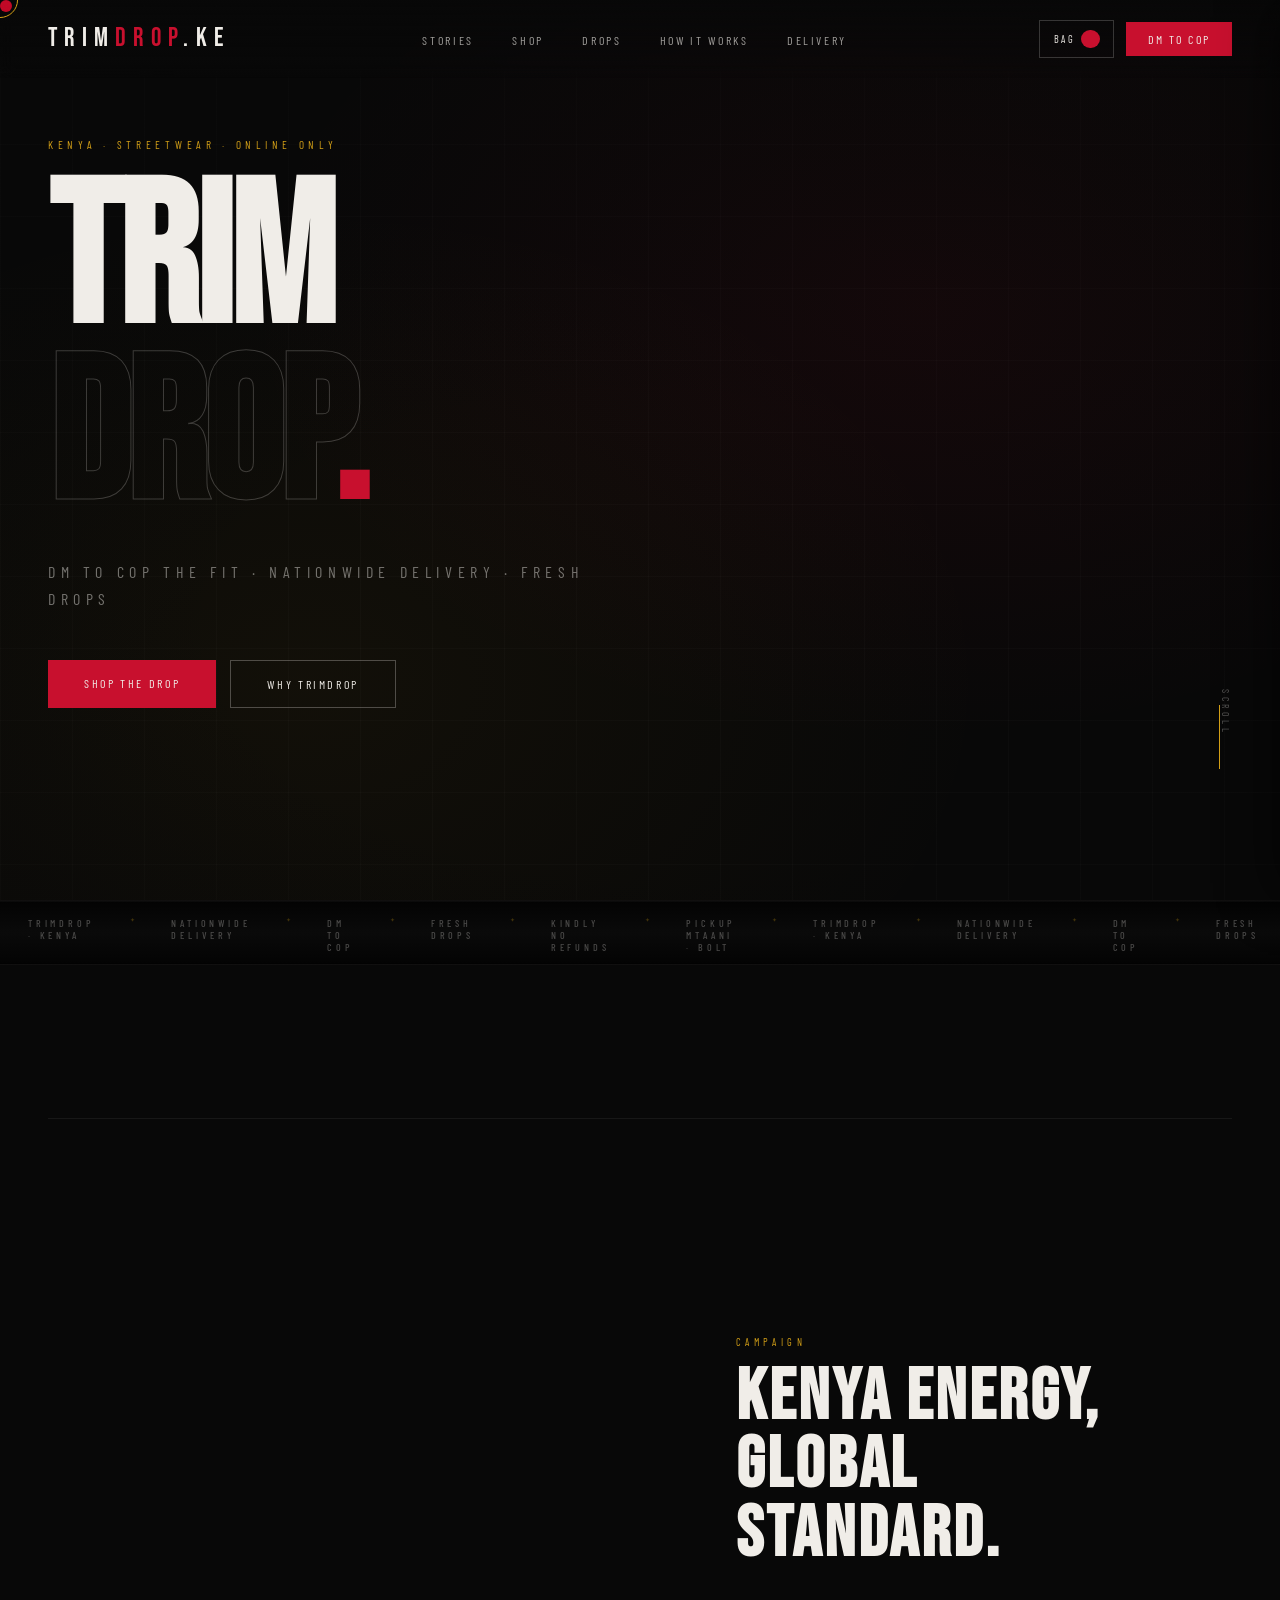
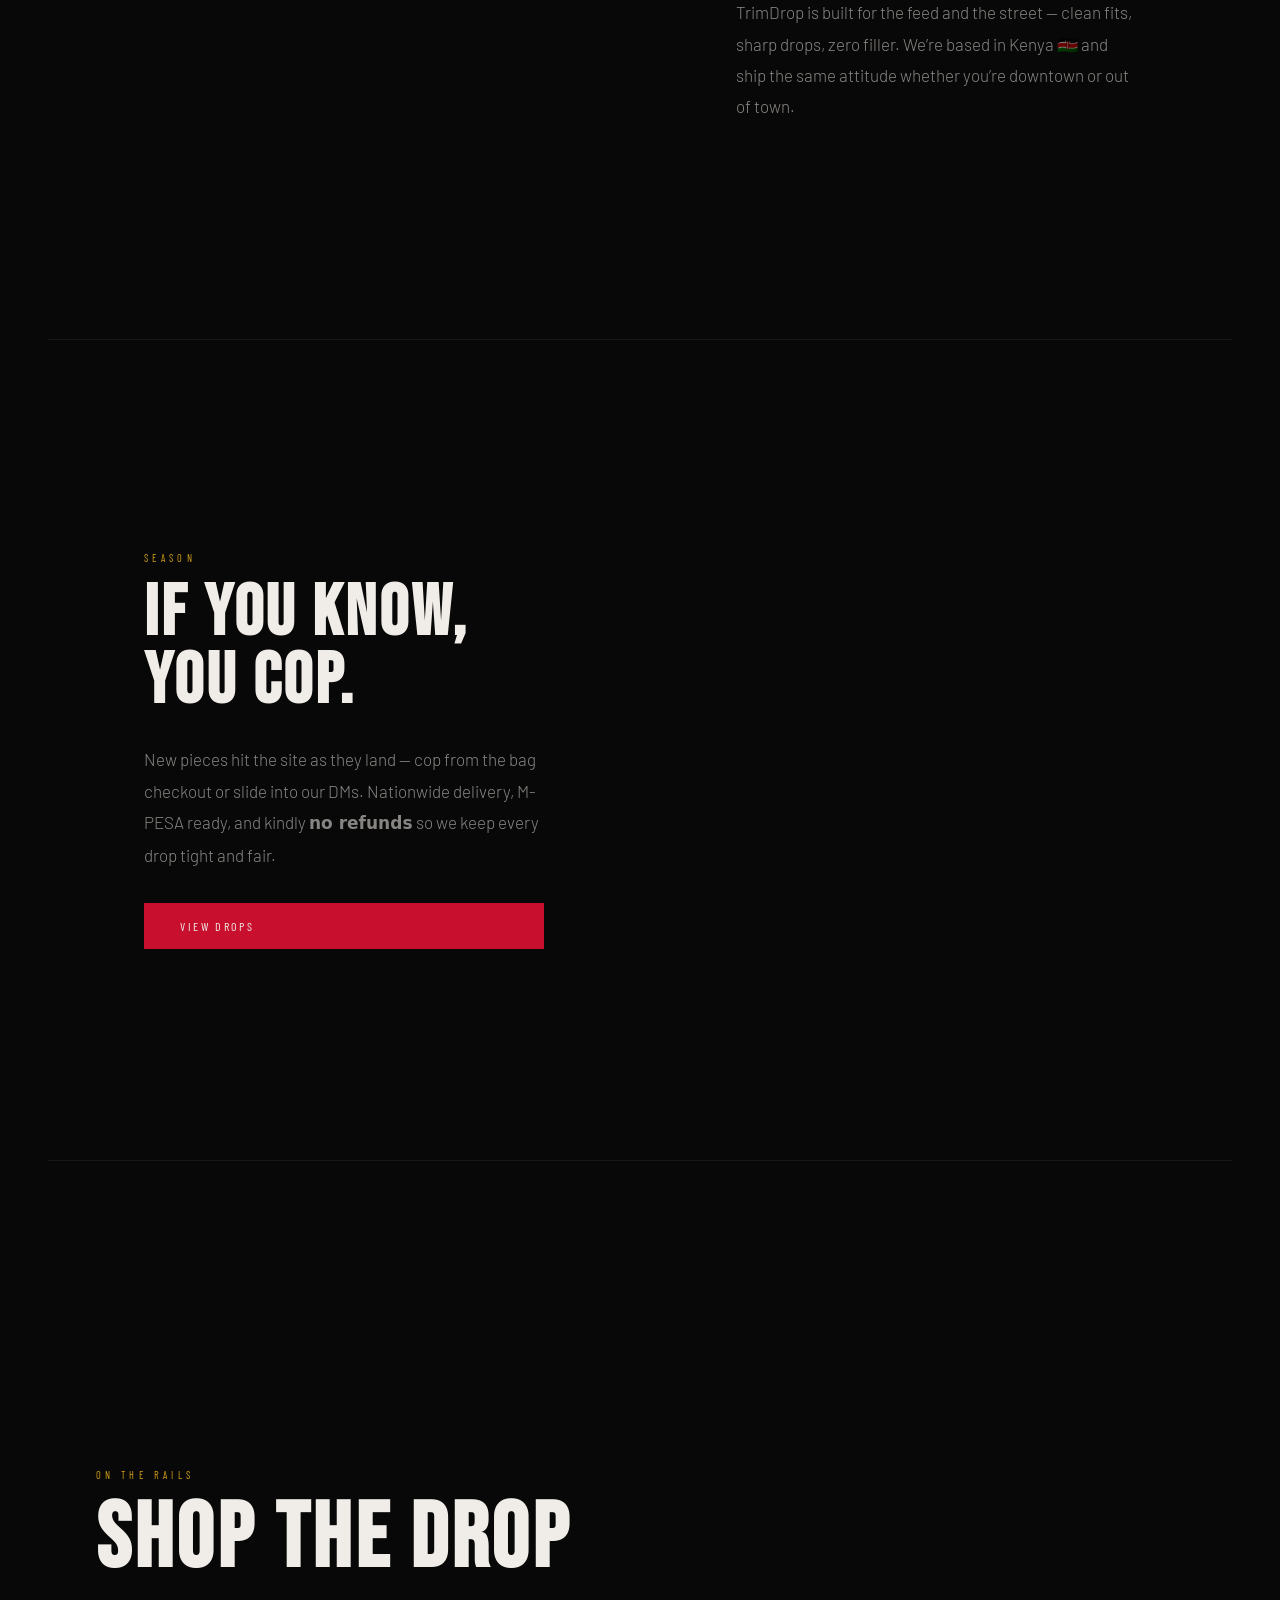
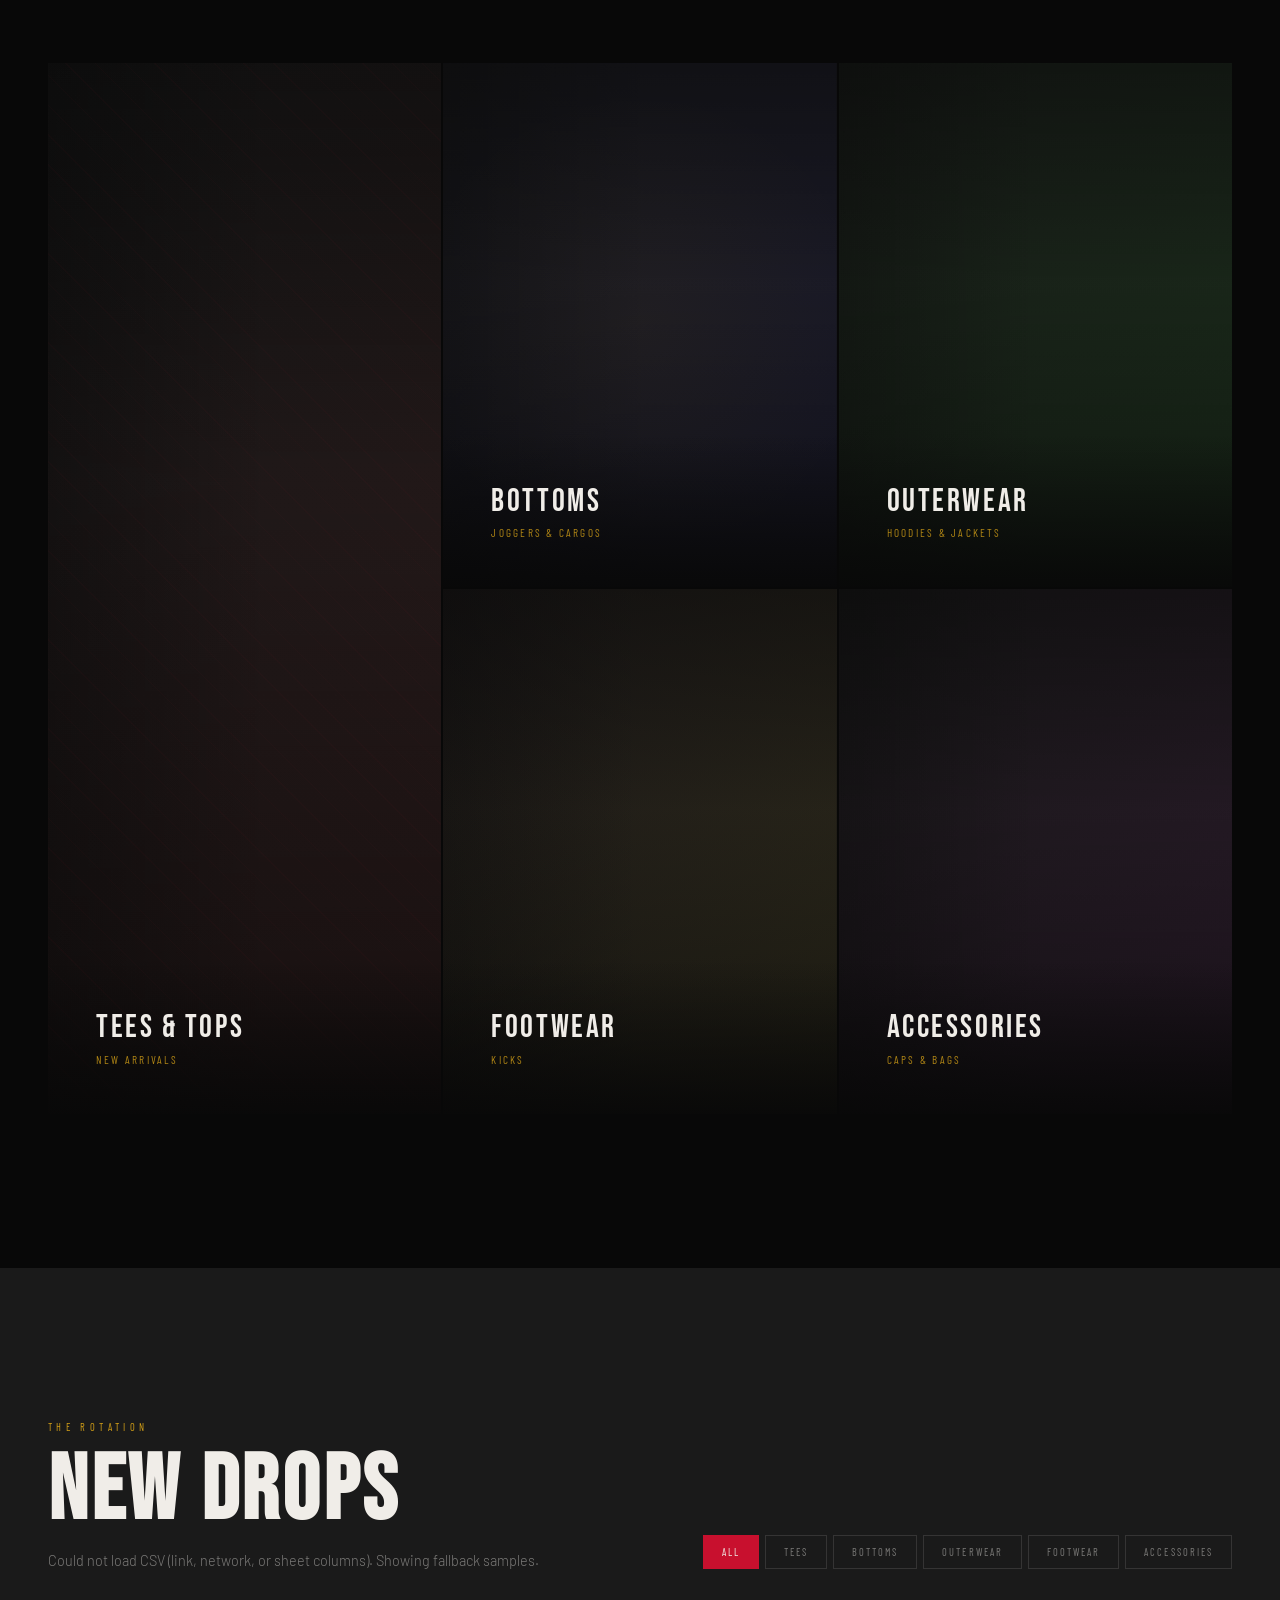
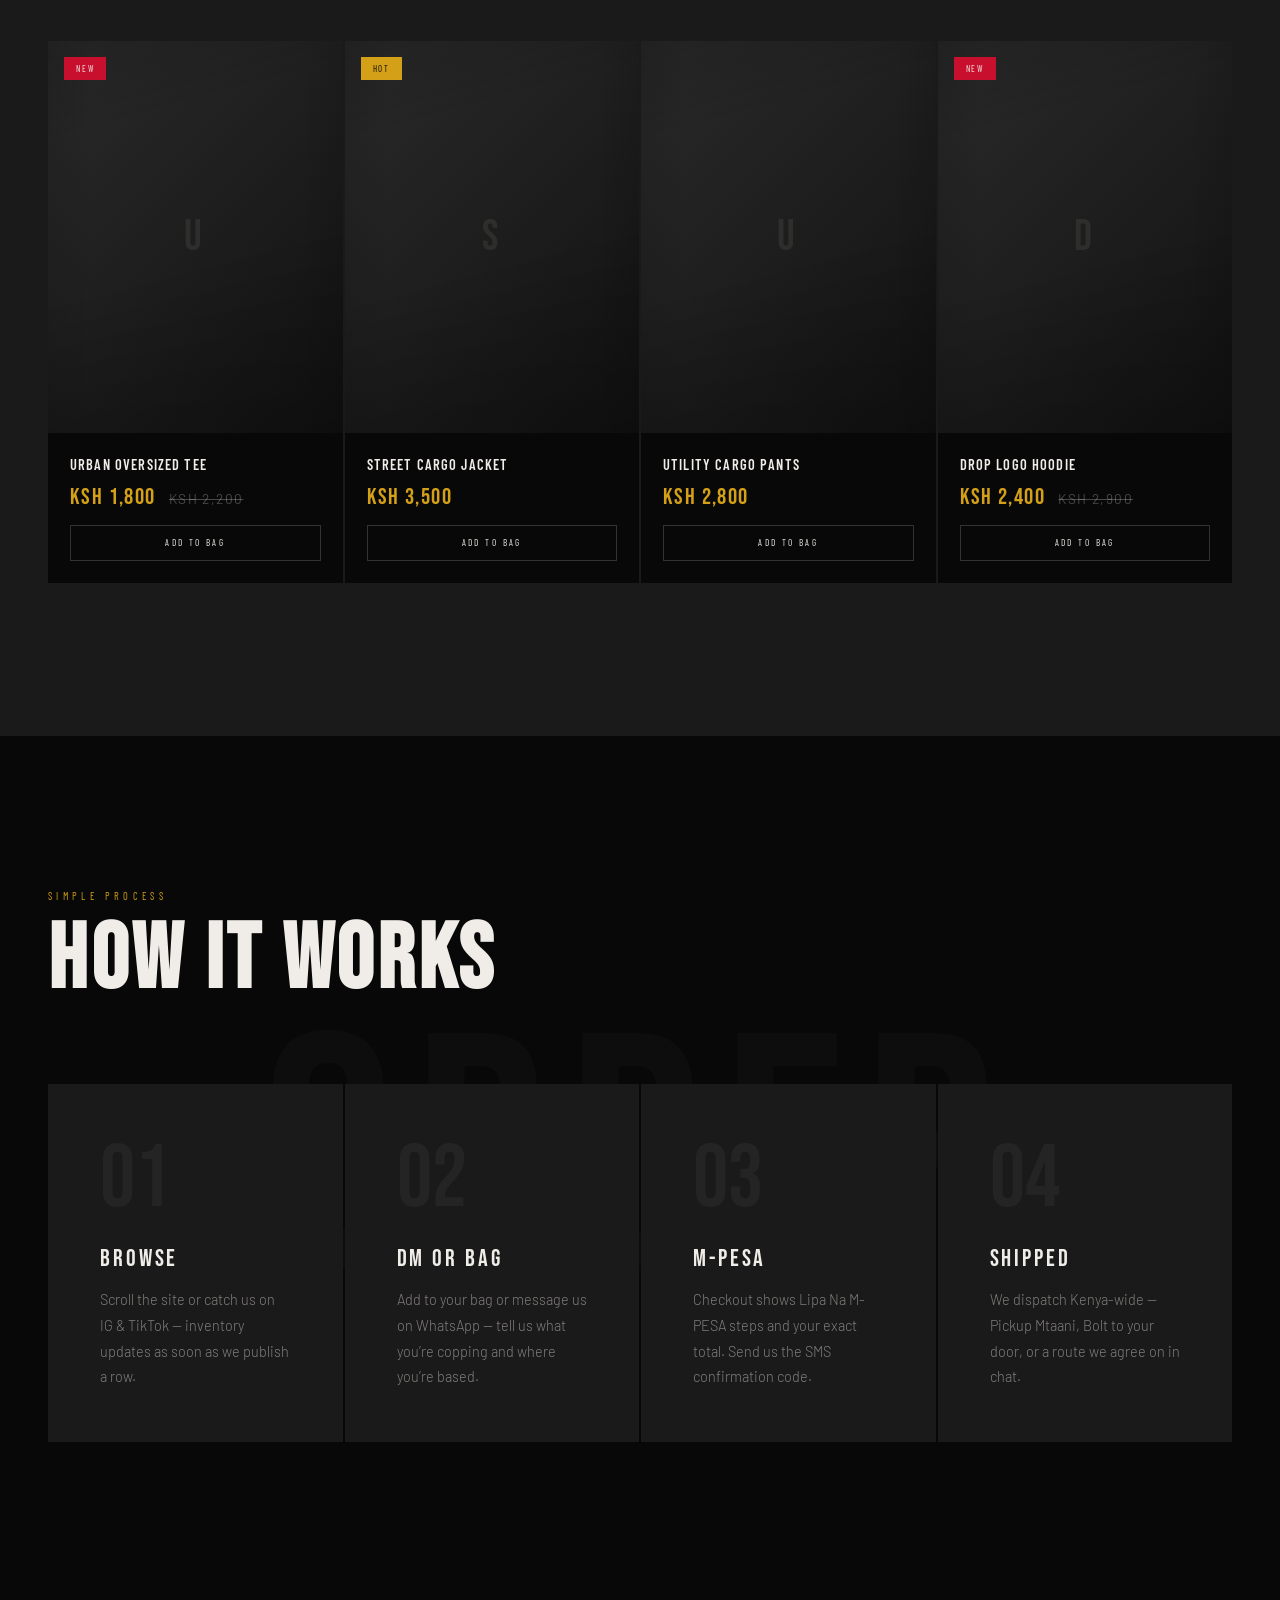
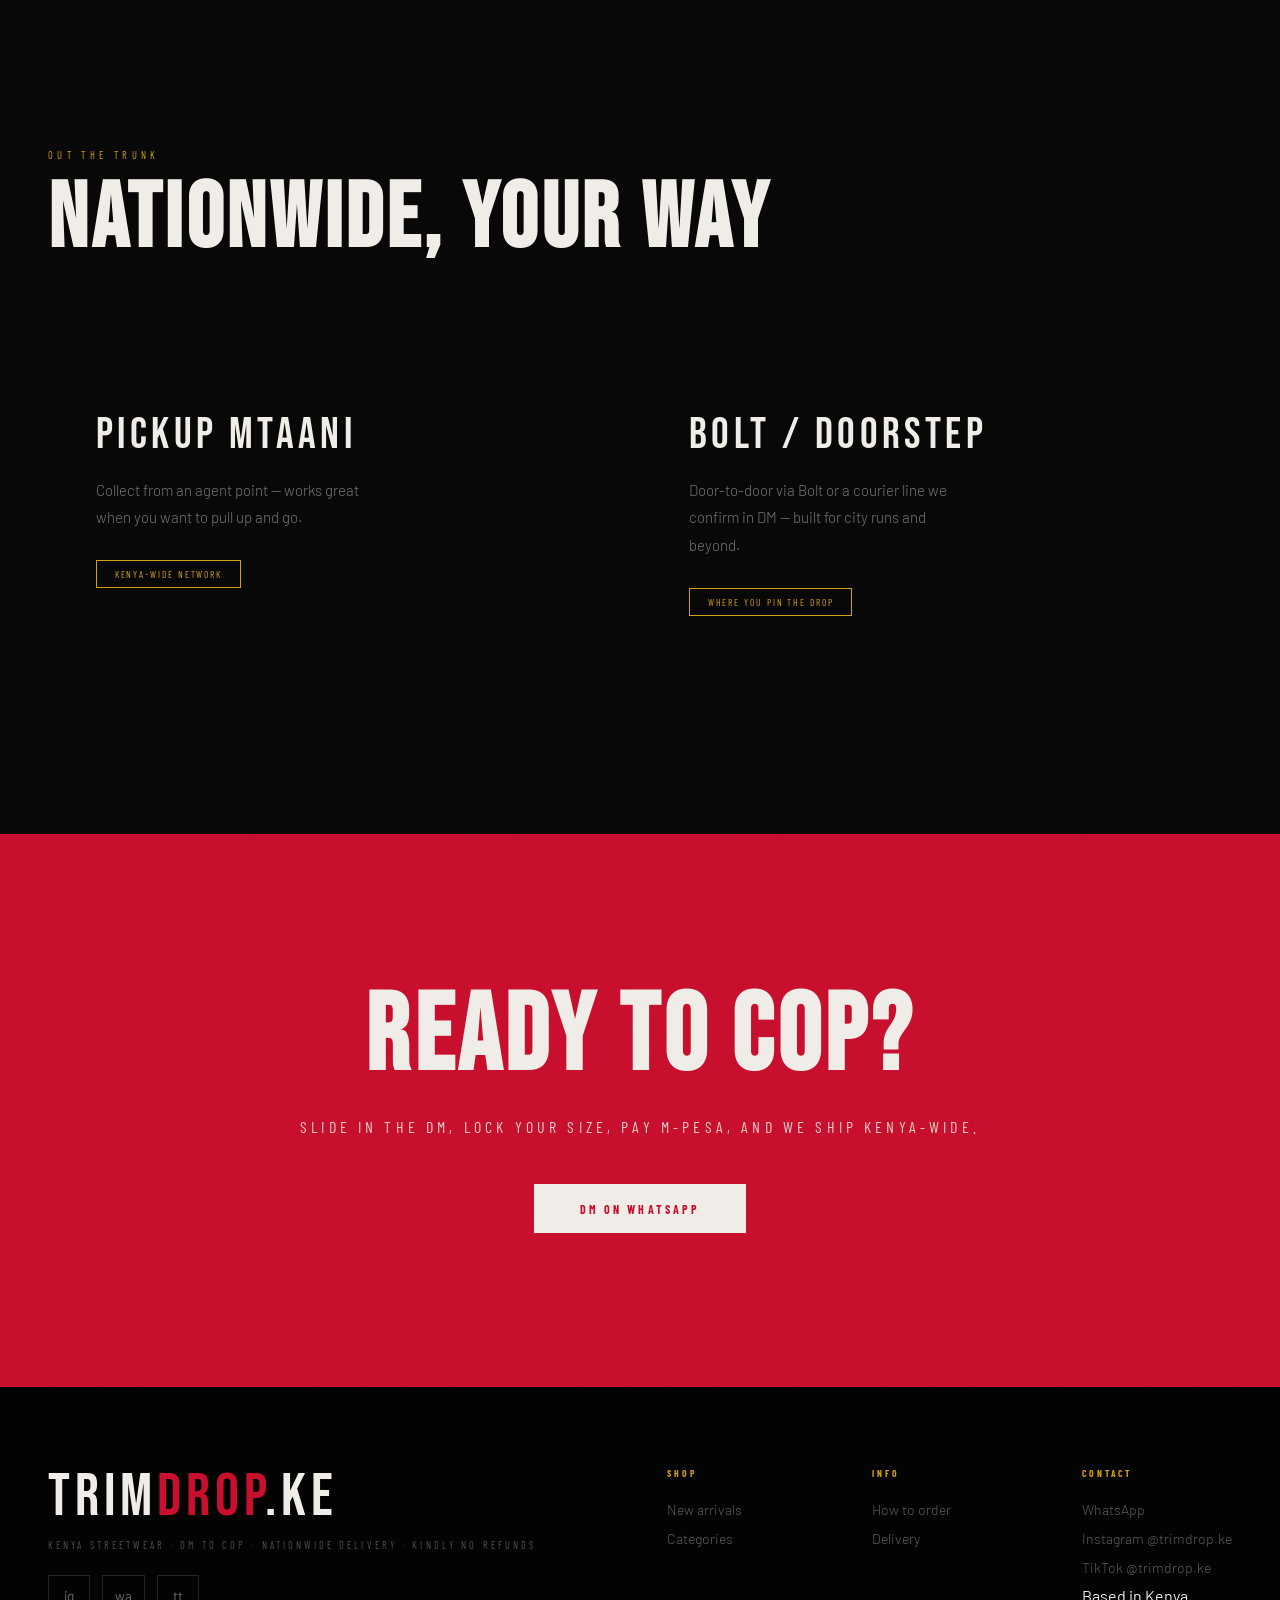
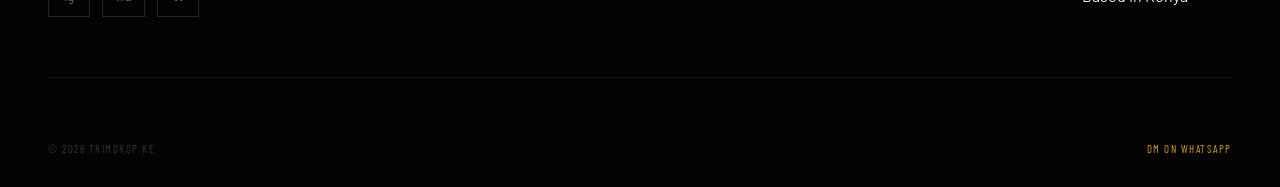
==== commit 58df1784: "Personalize copy: Kenya DM-to-cop vibe, socials, refunds & delivery Co-authored-by: Cursor <cursorag" ====
--- a/index.html
+++ b/index.html
@@ -24,7 +24,8 @@
   <meta charset="UTF-8">
   <meta name="viewport" content="width=device-width, initial-scale=1.0">
   <!-- PERSONALITY: browser tab title + SEO -->
-  <title>TRIMDROP.KE — Nairobi Streetwear</title>
+  <title>TrimDrop KE — Kenya streetwear · DM to cop</title>
+  <meta name="description" content="TrimDrop KE — Kenya-based streetwear. DM to cop. Nationwide delivery. Kindly no refunds. Follow @trimdrop.ke on Instagram and TikTok.">
   <!-- Fonts: display + condensed UI (unchanged brand pairing) -->
   <link href="https://fonts.googleapis.com/css2?family=Bebas+Neue&family=Barlow+Condensed:wght@300;400;600;700&family=Barlow:wght@300;400&display=swap" rel="stylesheet">
   <link rel="stylesheet" href="/styles.css">
@@ -56,7 +57,7 @@
       <span class="nav-bag-label">Bag</span>
       <span class="nav-bag-badge" id="cartCountBadge" hidden>0</span>
     </button>
-    <a href="#" class="nav-cta" id="navOrderBtn">Order Now</a>
+    <a href="#" class="nav-cta" id="navOrderBtn">DM to cop</a>
   </div>
 </nav>
 
@@ -67,15 +68,15 @@
 <section class="hero" id="hero">
   <div class="hero-media" aria-hidden="true"></div>
   <div class="hero-inner">
-    <div class="hero-label">Nairobi Streetwear — Est. 2024</div>
+    <div class="hero-label">Kenya · streetwear · online only</div>
     <h1 class="hero-title">
       TRIM<br>
       <span class="outline">DROP</span><span class="red">.</span>
     </h1>
-    <p class="hero-sub">Online Exclusive · Nairobi Delivery · Fresh Drops</p>
+    <p class="hero-sub">DM to cop the fit · Nationwide delivery · Fresh drops</p>
     <div class="hero-actions">
-      <a href="#categories" class="btn-primary">Shop Now</a>
-      <a href="#editorial" class="btn-ghost">The brand</a>
+      <a href="#categories" class="btn-primary">Shop the drop</a>
+      <a href="#editorial" class="btn-ghost">Why TrimDrop</a>
     </div>
   </div>
   <a class="hero-scroll" href="#editorial">Scroll</a>
@@ -89,30 +90,30 @@
     <div class="ticker-base">
       <div class="ticker-inner">
     <!-- Repeat block twice — CSS animation translates -50% for seamless marquee -->
-    <span>Nairobi Streetwear</span><span class="dot">✦</span>
-    <span>Fresh Drops Weekly</span><span class="dot">✦</span>
-    <span>Online Exclusive</span><span class="dot">✦</span>
-    <span>Pickup Mtaani</span><span class="dot">✦</span>
-    <span>Bolt Doorstep</span><span class="dot">✦</span>
-    <span>Full Ownership</span><span class="dot">✦</span>
-    <span>Nairobi Streetwear</span><span class="dot">✦</span>
-    <span>Fresh Drops Weekly</span><span class="dot">✦</span>
-    <span>Online Exclusive</span><span class="dot">✦</span>
-    <span>Pickup Mtaani</span><span class="dot">✦</span>
-    <span>Bolt Doorstep</span><span class="dot">✦</span>
-    <span>Full Ownership</span><span class="dot">✦</span>
-    <span>Nairobi Streetwear</span><span class="dot">✦</span>
-    <span>Fresh Drops Weekly</span><span class="dot">✦</span>
-    <span>Online Exclusive</span><span class="dot">✦</span>
-    <span>Pickup Mtaani</span><span class="dot">✦</span>
-    <span>Bolt Doorstep</span><span class="dot">✦</span>
-    <span>Full Ownership</span><span class="dot">✦</span>
-    <span>Nairobi Streetwear</span><span class="dot">✦</span>
-    <span>Fresh Drops Weekly</span><span class="dot">✦</span>
-    <span>Online Exclusive</span><span class="dot">✦</span>
-    <span>Pickup Mtaani</span><span class="dot">✦</span>
-    <span>Bolt Doorstep</span><span class="dot">✦</span>
-    <span>Full Ownership</span><span class="dot">✦</span>
+    <span>TrimDrop · Kenya</span><span class="dot">✦</span>
+    <span>Nationwide delivery</span><span class="dot">✦</span>
+    <span>DM to cop</span><span class="dot">✦</span>
+    <span>Fresh drops</span><span class="dot">✦</span>
+    <span>Kindly no refunds</span><span class="dot">✦</span>
+    <span>Pickup Mtaani · Bolt</span><span class="dot">✦</span>
+    <span>TrimDrop · Kenya</span><span class="dot">✦</span>
+    <span>Nationwide delivery</span><span class="dot">✦</span>
+    <span>DM to cop</span><span class="dot">✦</span>
+    <span>Fresh drops</span><span class="dot">✦</span>
+    <span>Kindly no refunds</span><span class="dot">✦</span>
+    <span>Pickup Mtaani · Bolt</span><span class="dot">✦</span>
+    <span>TrimDrop · Kenya</span><span class="dot">✦</span>
+    <span>Nationwide delivery</span><span class="dot">✦</span>
+    <span>DM to cop</span><span class="dot">✦</span>
+    <span>Fresh drops</span><span class="dot">✦</span>
+    <span>Kindly no refunds</span><span class="dot">✦</span>
+    <span>Pickup Mtaani · Bolt</span><span class="dot">✦</span>
+    <span>TrimDrop · Kenya</span><span class="dot">✦</span>
+    <span>Nationwide delivery</span><span class="dot">✦</span>
+    <span>DM to cop</span><span class="dot">✦</span>
+    <span>Fresh drops</span><span class="dot">✦</span>
+    <span>Kindly no refunds</span><span class="dot">✦</span>
+    <span>Pickup Mtaani · Bolt</span><span class="dot">✦</span>
       </div>
     </div>
     <!-- X-ray layer: clone of .ticker-inner is injected here by app.js (keeps your lines in one place) -->
@@ -129,19 +130,20 @@
     <div class="editorial-panel__visual editorial-panel__visual--a" role="presentation"></div>
     <div class="editorial-panel__copy">
       <p class="section-label">Campaign</p>
-      <h2 class="editorial-panel__title">Built for Nairobi streets.</h2>
+      <h2 class="editorial-panel__title">Kenya energy, global standard.</h2>
       <p class="editorial-panel__lede">
-        Full-bleed sections, room for your own photography — same energy as flagship sport sites, trimmed for TrimDrop.
-        Swap the visuals in <code>styles.css</code> (<code>--brand-campaign-a</code>).
+        TrimDrop is built for the feed and the street — clean fits, sharp drops, zero filler. We’re based in Kenya 🇰🇪
+        and ship the same attitude whether you’re downtown or out of town.
       </p>
     </div>
   </article>
   <article class="editorial-panel editorial-panel--b">
     <div class="editorial-panel__copy editorial-panel__copy--right">
       <p class="section-label">Season</p>
-      <h2 class="editorial-panel__title">Every drop,<br>a statement.</h2>
+      <h2 class="editorial-panel__title">If you know,<br>you cop.</h2>
       <p class="editorial-panel__lede">
-        Inventory below can be driven by a Google Sheet — add rows to publish pieces, toggle availability to hide them.
+        New pieces hit the site as they land — cop from the bag checkout or slide into our DMs. Nationwide delivery,
+        M-PESA ready, and kindly <strong>no refunds</strong> so we keep every drop tight and fair.
       </p>
       <a href="#products" class="btn-primary editorial-panel__btn">View drops</a>
     </div>
@@ -155,7 +157,7 @@
  -->
 <section class="categories" id="categories">
   <div class="section-head">
-    <p class="section-label">Browse by Category</p>
+    <p class="section-label">On the rails</p>
     <h2 class="section-title">Shop the drop</h2>
   </div>
   <div class="cat-grid">
@@ -210,7 +212,7 @@
 <section class="products" id="products">
   <div class="products-header">
     <div>
-      <p class="section-label">Latest pieces</p>
+      <p class="section-label">The rotation</p>
       <h2 class="section-title">New drops</h2>
       <p class="products-hint" id="productsHint"></p>
     </div>
@@ -239,22 +241,22 @@
     <div class="step">
       <div class="step-num">01</div>
       <div class="step-title">Browse</div>
-      <p class="step-desc">Scroll the catalogue — stock syncs when you edit the spreadsheet.</p>
+      <p class="step-desc">Scroll the site or catch us on IG &amp; TikTok — inventory updates as soon as we publish a row.</p>
     </div>
     <div class="step">
       <div class="step-num">02</div>
-      <div class="step-title">Cart &amp; pay</div>
-      <p class="step-desc">Add pieces to your bag, pay via M-PESA (Pay Bill or Till), then send the order on WhatsApp with your confirmation code.</p>
+      <div class="step-title">DM or bag</div>
+      <p class="step-desc">Add to your bag or message us on WhatsApp — tell us what you’re copping and where you’re based.</p>
     </div>
     <div class="step">
       <div class="step-num">03</div>
-      <div class="step-title">Pay</div>
-      <p class="step-desc">Checkout shows Lipa Na M-PESA steps and the exact amount—then you paste the SMS code into WhatsApp.</p>
+      <div class="step-title">M-PESA</div>
+      <p class="step-desc">Checkout shows Lipa Na M-PESA steps and your exact total. Send us the SMS confirmation code.</p>
     </div>
     <div class="step">
       <div class="step-num">04</div>
-      <div class="step-title">Receive</div>
-      <p class="step-desc">Pickup Mtaani or Bolt doorstep — we dispatch fast on confirmed orders.</p>
+      <div class="step-title">Shipped</div>
+      <p class="step-desc">We dispatch Kenya-wide — Pickup Mtaani, Bolt to your door, or a route we agree on in chat.</p>
     </div>
   </div>
 </section>
@@ -264,19 +266,19 @@
  -->
 <section class="delivery" id="delivery">
   <div class="section-head">
-    <p class="section-label">We come to you</p>
-    <h2 class="section-title">Delivery options</h2>
+    <p class="section-label">Out the trunk</p>
+    <h2 class="section-title">Nationwide, your way</h2>
   </div>
   <div class="delivery-grid">
     <div class="delivery-option">
       <div class="delivery-name">Pickup Mtaani</div>
-      <p class="delivery-desc">Collect at your nearest Pickup Mtaani agent across Nairobi.</p>
-      <span class="delivery-tag">Nairobi wide</span>
+      <p class="delivery-desc">Collect from an agent point — works great when you want to pull up and go.</p>
+      <span class="delivery-tag">Kenya-wide network</span>
     </div>
     <div class="delivery-option">
-      <div class="delivery-name">Bolt doorstep</div>
-      <p class="delivery-desc">Straight to your door via Bolt dispatch.</p>
-      <span class="delivery-tag">Doorstep</span>
+      <div class="delivery-name">Bolt / doorstep</div>
+      <p class="delivery-desc">Door-to-door via Bolt or a courier line we confirm in DM — built for city runs and beyond.</p>
+      <span class="delivery-tag">Where you pin the drop</span>
     </div>
   </div>
 </section>
@@ -285,9 +287,9 @@
      PERSONALITY: Big closing pitch + button label.
  -->
 <section class="cta-section" aria-label="Order call to action">
-  <h2 class="section-title">Ready to drop?</h2>
-  <p>Browse the catalogue &amp; order in under two minutes.</p>
-  <a href="#" class="btn-white" id="ctaWaBtn">Order on WhatsApp</a>
+  <h2 class="section-title">Ready to cop?</h2>
+  <p>Slide in the DM, lock your size, pay M-PESA, and we ship Kenya-wide.</p>
+  <a href="#" class="btn-white" id="ctaWaBtn">DM on WhatsApp</a>
 </section>
 
 <!-- ========== FOOTER ==========
@@ -298,11 +300,11 @@
   <div class="footer-top">
     <div>
       <div class="footer-logo">TRIM<span>DROP</span>.KE</div>
-      <div class="footer-tagline">Nairobi Streetwear — online exclusive</div>
+      <div class="footer-tagline">Kenya streetwear · DM to cop · Nationwide delivery · Kindly no refunds</div>
       <div class="footer-social">
-        <a href="#" class="social-link">ig</a>
-        <a href="#" class="social-link">wa</a>
-        <a href="#" class="social-link">tt</a>
+        <a href="https://www.instagram.com/trimdrop.ke/" class="social-link" target="_blank" rel="noopener noreferrer">ig</a>
+        <a href="https://wa.me/254746881264" class="social-link" target="_blank" rel="noopener noreferrer">wa</a>
+        <a href="https://www.tiktok.com/@trimdrop.ke" class="social-link" target="_blank" rel="noopener noreferrer">tt</a>
       </div>
     </div>
     <div class="footer-links">
@@ -323,13 +325,15 @@
       <h4>Contact</h4>
       <ul>
         <li><a href="#" id="footerWaLink">WhatsApp</a></li>
-        <li><a href="#">Nairobi, Kenya</a></li>
+        <li><a href="https://www.instagram.com/trimdrop.ke/" target="_blank" rel="noopener noreferrer">Instagram @trimdrop.ke</a></li>
+        <li><a href="https://www.tiktok.com/@trimdrop.ke" target="_blank" rel="noopener noreferrer">TikTok @trimdrop.ke</a></li>
+        <li>Based in Kenya</li>
       </ul>
     </div>
   </div>
   <div class="footer-bottom">
     <div class="footer-copy">© 2026 TRIMDROP.KE</div>
-    <a href="#" class="footer-wa" id="footerWaBtn">Order on WhatsApp</a>
+    <a href="#" class="footer-wa" id="footerWaBtn">DM on WhatsApp</a>
   </div>
 </footer>
 
@@ -340,8 +344,8 @@
 <div class="order-modal" id="orderModal" aria-modal="true" role="dialog" aria-labelledby="orderModalTitle" aria-hidden="true">
   <div class="modal-box">
     <button type="button" class="modal-close" id="orderModalClose" aria-label="Close">✕</button>
-    <div class="modal-title" id="orderModalTitle">Place order</div>
-    <div class="modal-sub">Choose delivery — we’ll open WhatsApp with this prefilled.</div>
+    <div class="modal-title" id="orderModalTitle">Lock your order</div>
+    <div class="modal-sub">Pick how it moves — we’ll open WhatsApp so you can DM the details.</div>
     <p class="modal-product" id="orderModalProduct" hidden></p>
     <div class="modal-options">
       <label class="modal-option">
@@ -360,7 +364,7 @@
       </label>
     </div>
     <a href="#" class="modal-wa-btn" id="modalWaContinue" target="_blank" rel="noopener">
-      Continue on WhatsApp
+      Open WhatsApp
     </a>
   </div>
 </div>
@@ -388,7 +392,7 @@
       <span class="mpesa-icon" aria-hidden="true"></span>
       <div>
         <div class="modal-title" id="checkoutTitle">Lipa Na M-PESA</div>
-        <div class="modal-sub">Pay on your phone, then send proof on WhatsApp</div>
+        <div class="modal-sub">Pay on your phone, then DM us the proof</div>
       </div>
     </div>
     <p class="checkout-total-pill" id="checkoutTotalStrip"></p>
@@ -414,7 +418,7 @@
         </div>
       </label>
     </div>
-    <button type="button" class="modal-wa-btn" id="checkoutWaBtn">Send order + payment proof on WhatsApp</button>
+    <button type="button" class="modal-wa-btn" id="checkoutWaBtn">Send order + M-PESA proof on WhatsApp</button>
   </div>
 </div>
 
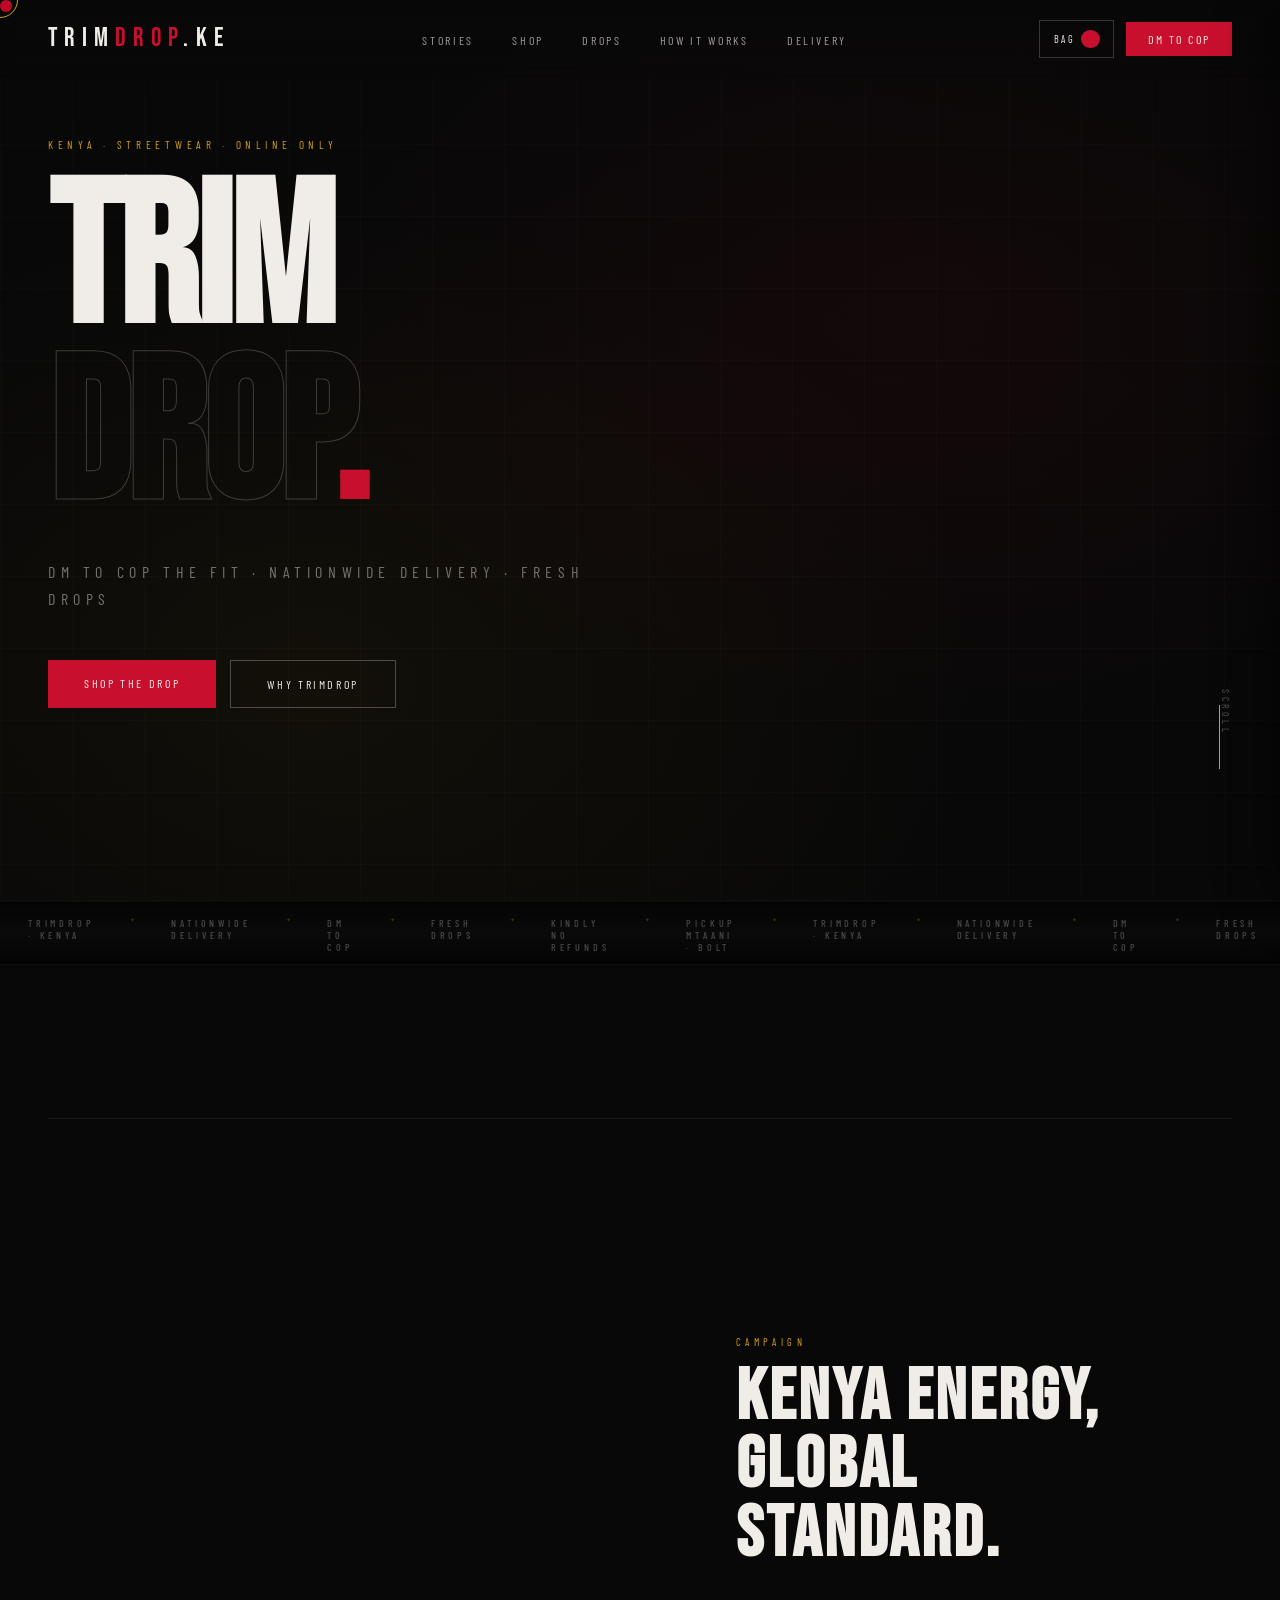
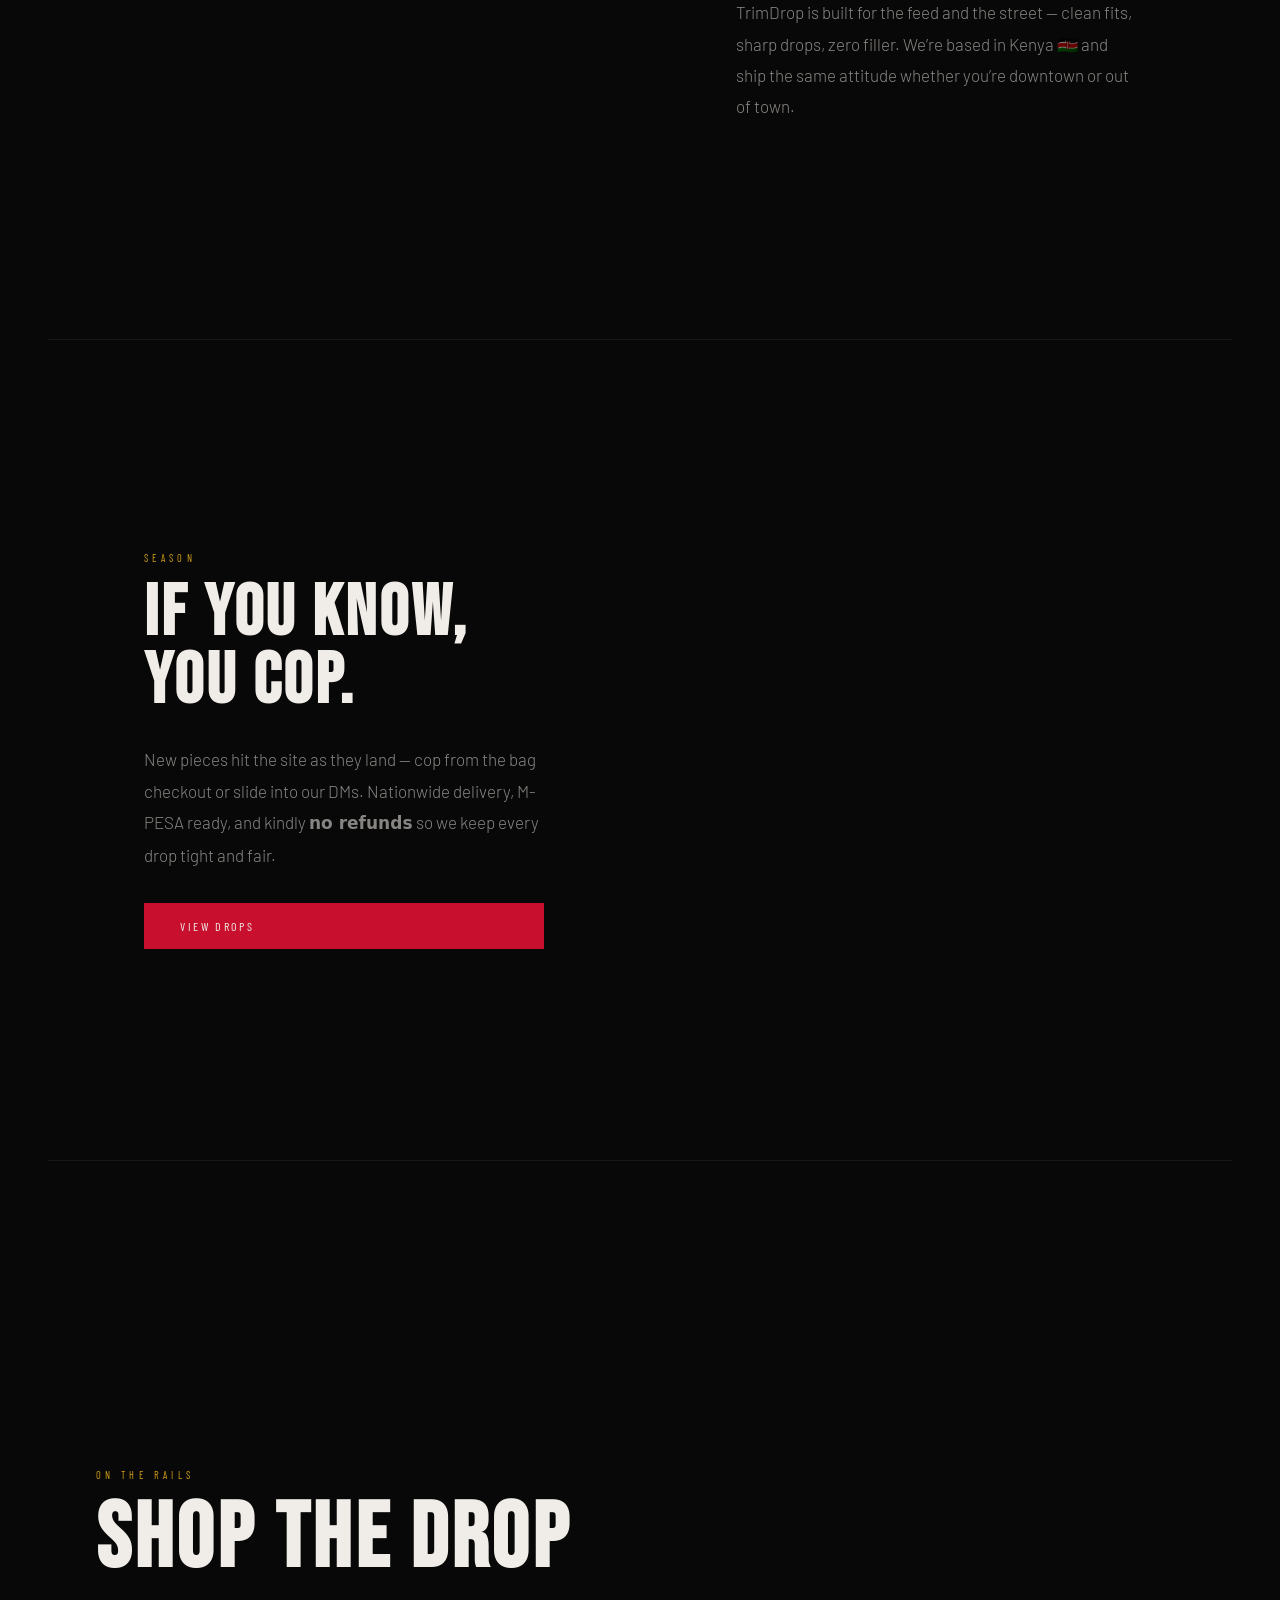
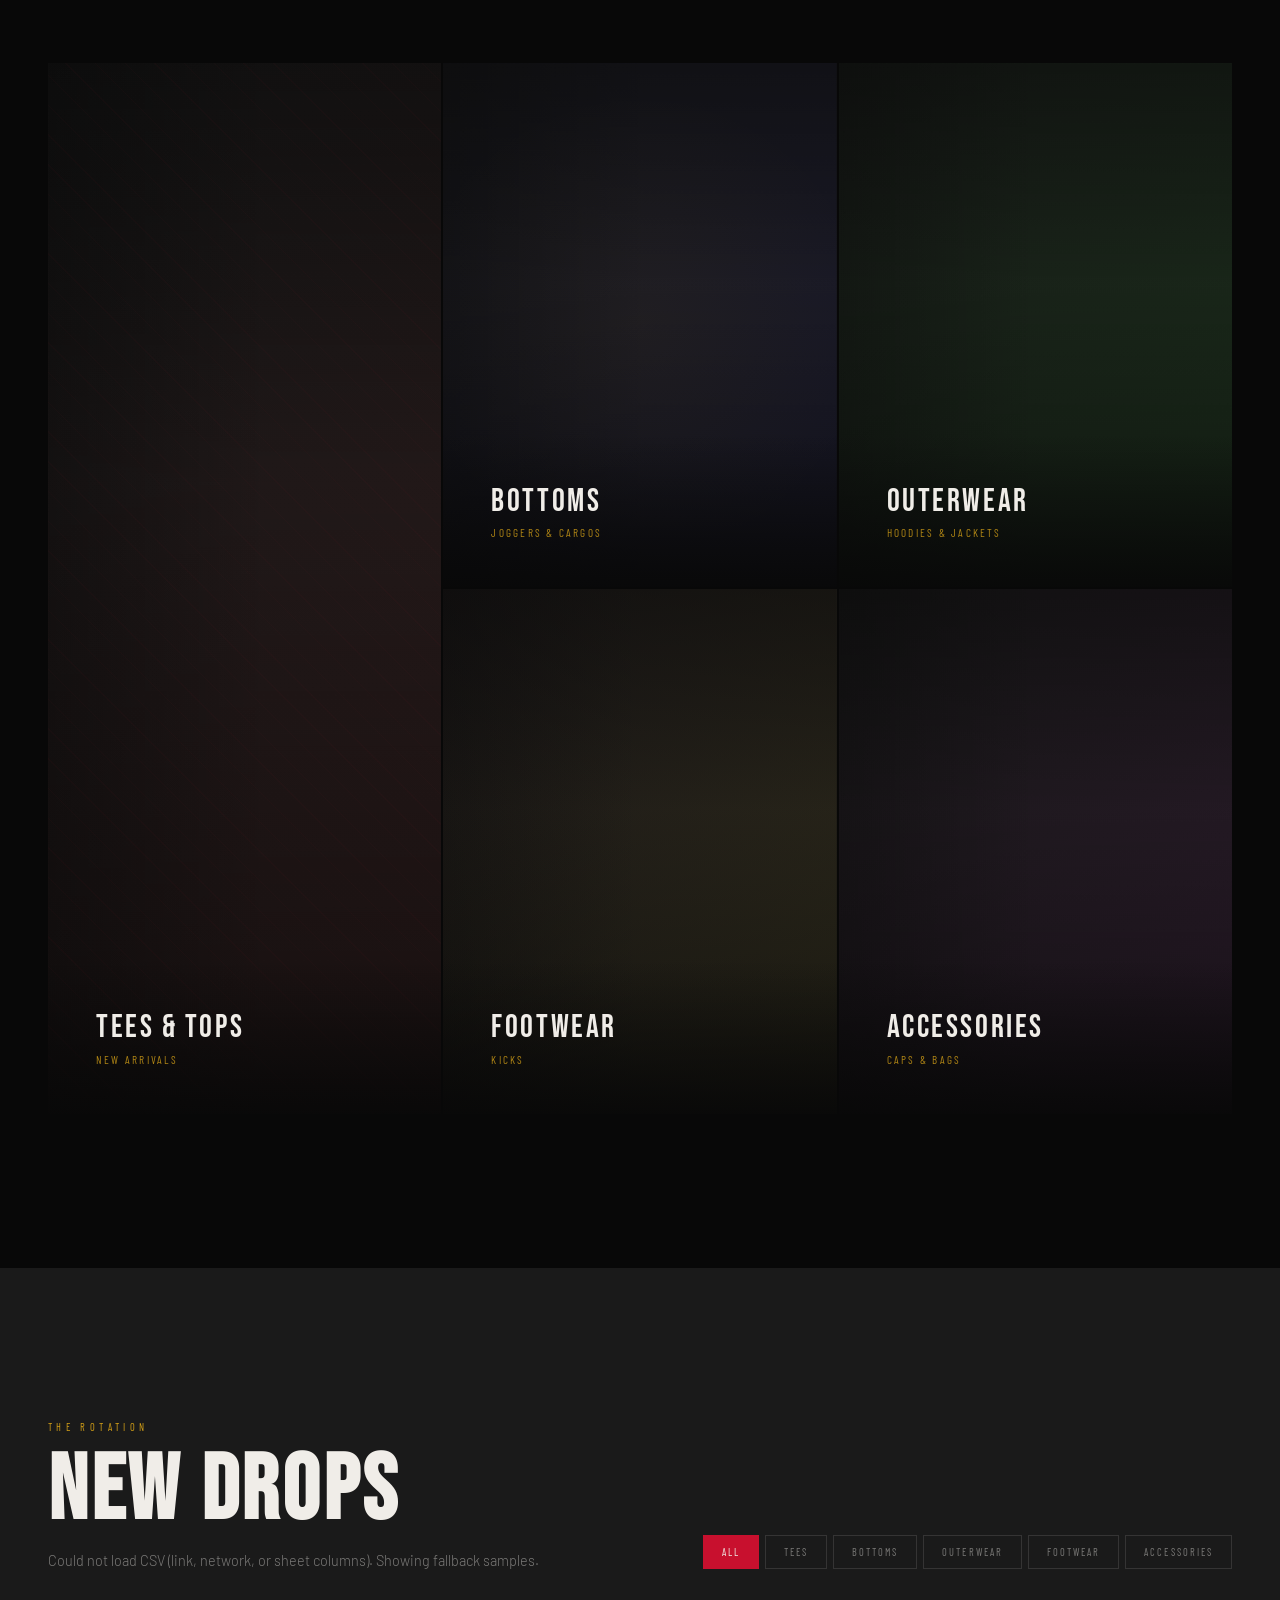
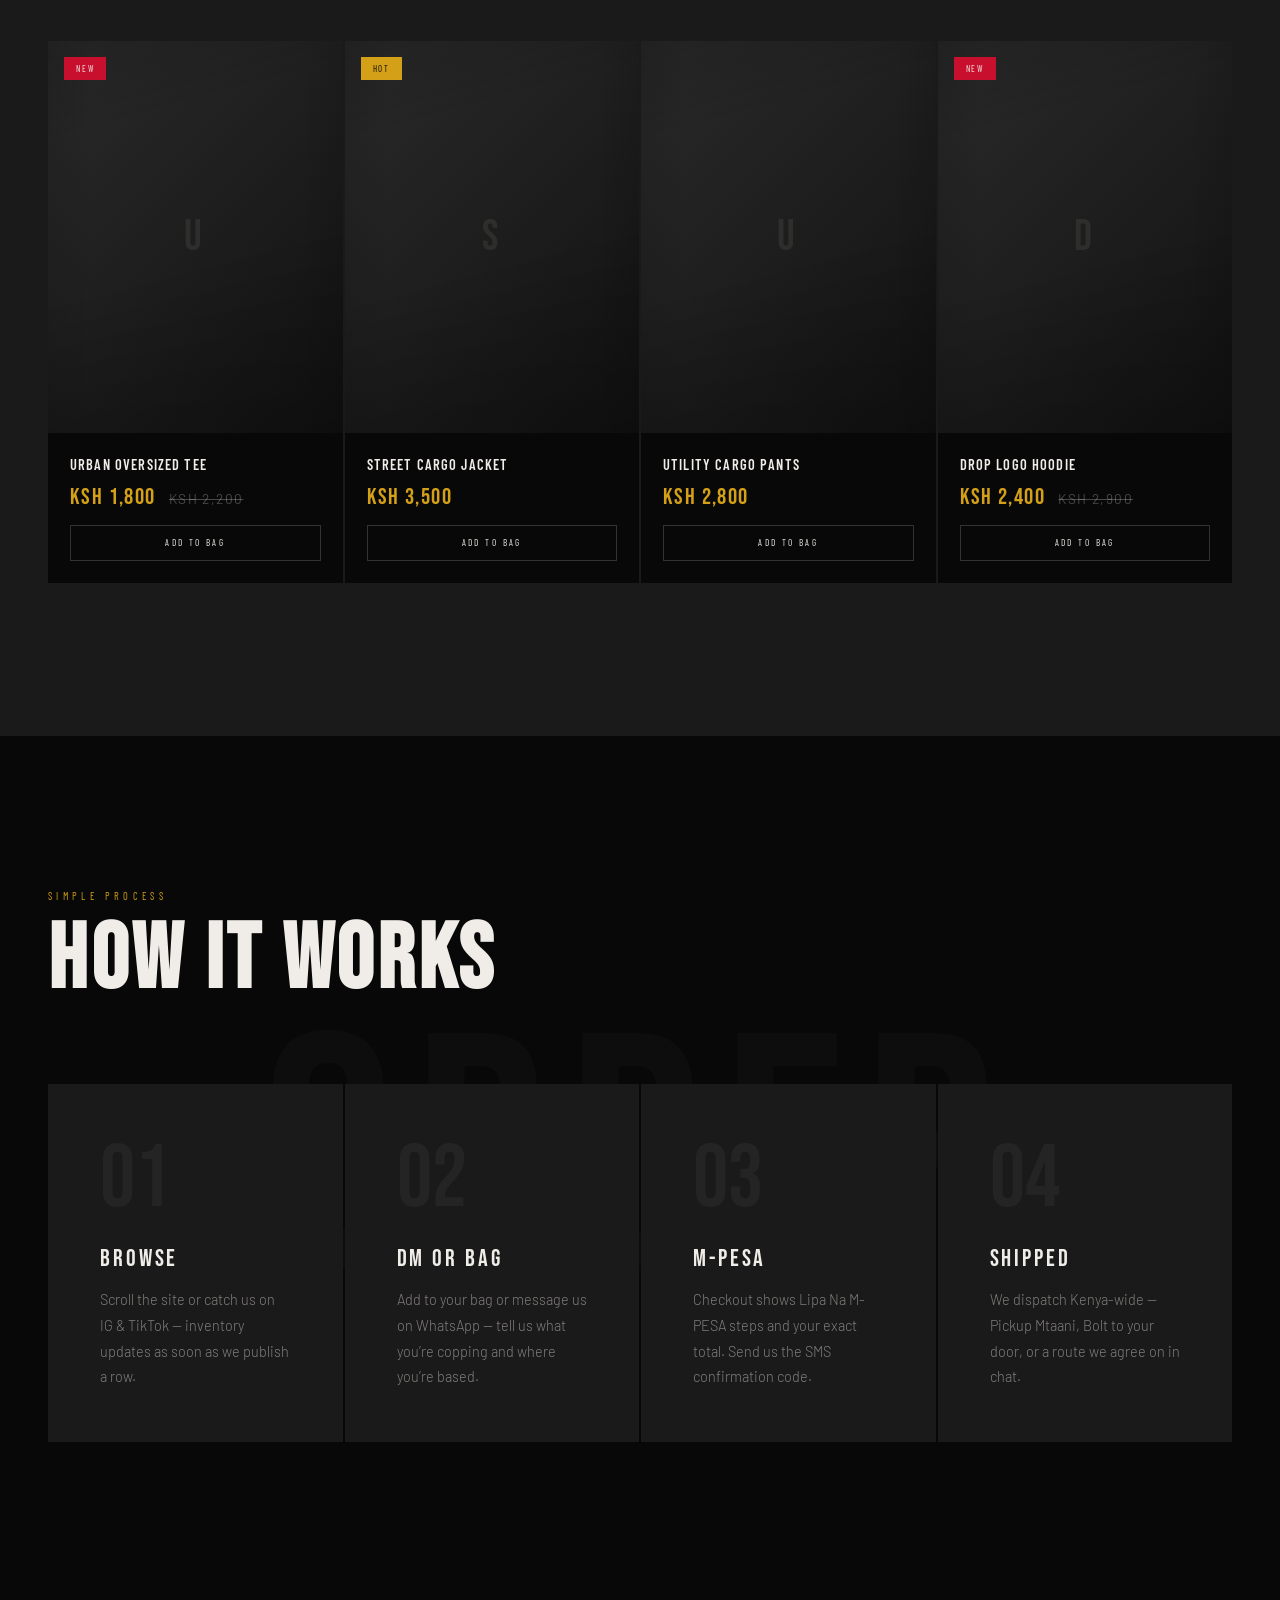
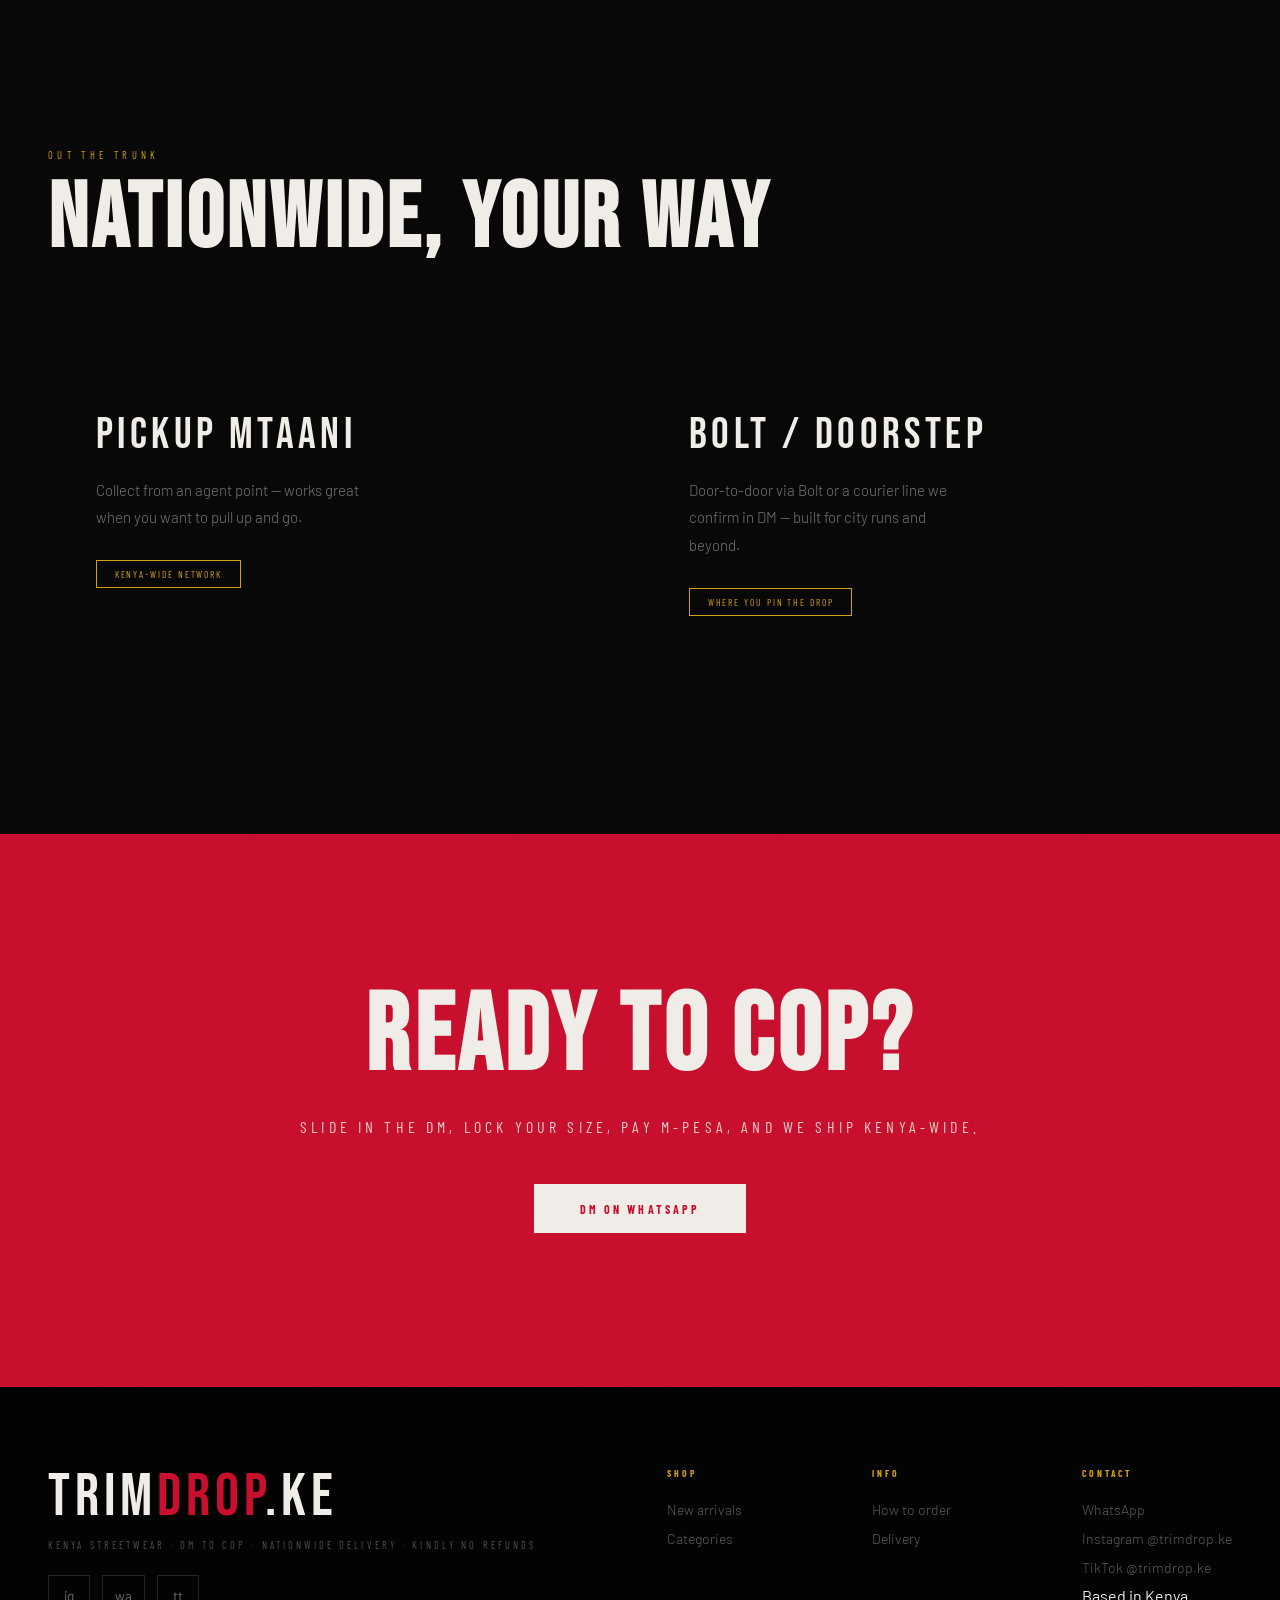
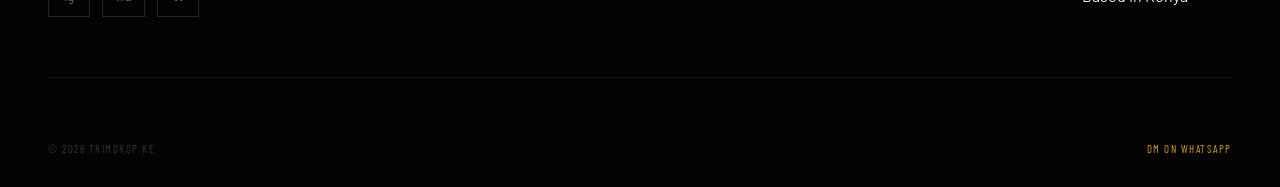
==== commit d0dc7148: "Fix mobile checkout/order modals: inner scroll, safe areas, touch smoothing Co-authored-by: Cursor <" ====
--- a/index.html
+++ b/index.html
@@ -344,6 +344,7 @@
 <div class="order-modal" id="orderModal" aria-modal="true" role="dialog" aria-labelledby="orderModalTitle" aria-hidden="true">
   <div class="modal-box">
     <button type="button" class="modal-close" id="orderModalClose" aria-label="Close">✕</button>
+    <div class="modal-scroll">
     <div class="modal-title" id="orderModalTitle">Lock your order</div>
     <div class="modal-sub">Pick how it moves — we’ll open WhatsApp so you can DM the details.</div>
     <p class="modal-product" id="orderModalProduct" hidden></p>
@@ -366,6 +367,7 @@
     <a href="#" class="modal-wa-btn" id="modalWaContinue" target="_blank" rel="noopener">
       Open WhatsApp
     </a>
+    </div>
   </div>
 </div>
 
@@ -388,11 +390,12 @@
 <div class="order-modal checkout-modal" id="checkoutModal" aria-modal="true" role="dialog" aria-labelledby="checkoutTitle" aria-hidden="true">
   <div class="modal-box modal-box--wide">
     <button type="button" class="modal-close" id="checkoutModalClose" aria-label="Close">✕</button>
+    <div class="modal-scroll modal-scroll--checkout">
     <div class="mpesa-head">
       <span class="mpesa-icon" aria-hidden="true"></span>
       <div>
         <div class="modal-title" id="checkoutTitle">Lipa Na M-PESA</div>
-        <div class="modal-sub">Pay on your phone, then DM us the proof</div>
+        <div class="modal-sub checkout-modal-sub">Pay on your phone, then DM us the proof</div>
       </div>
     </div>
     <p class="checkout-total-pill" id="checkoutTotalStrip"></p>
@@ -419,6 +422,7 @@
       </label>
     </div>
     <button type="button" class="modal-wa-btn" id="checkoutWaBtn">Send order + M-PESA proof on WhatsApp</button>
+    </div>
   </div>
 </div>
 
--- a/styles.css
+++ b/styles.css
@@ -1497,9 +1497,71 @@
   line-height: 1.5;
 }
 
+.checkout-modal-sub {
+  margin-bottom: 1rem;
+}
+
+/* Scrollable modal bodies (mobile keyboards + long M-PESA copy) */
+.order-modal.open {
+  display: flex;
+  flex-direction: column;
+  overflow-x: hidden;
+  overflow-y: auto;
+  overscroll-behavior-y: contain;
+  -webkit-overflow-scrolling: touch;
+  align-items: stretch;
+  justify-content: flex-start;
+  padding-inline: clamp(0.75rem, 3vw, var(--gutter));
+  padding-top: max(0.65rem, env(safe-area-inset-top, 0px));
+  padding-bottom: max(1rem, env(safe-area-inset-bottom, 0px));
+}
+
+.order-modal > .modal-box {
+  position: relative;
+  display: flex;
+  flex-direction: column;
+  flex: 0 0 auto;
+  width: 100%;
+  max-width: 30rem;
+  max-height: min(92dvh, calc(100svh - 2rem));
+  margin-inline: auto;
+  margin-block: auto;
+  padding: clamp(2.65rem, 9vw, 3.65rem) clamp(1rem, 3.75vw, 1.65rem)
+    clamp(1.05rem, 3.5vw, 1.5rem);
+}
+
+.checkout-modal.order-modal > .modal-box--wide {
+  max-width: 36rem;
+}
+
+.modal-scroll {
+  flex: 1 1 auto;
+  min-height: 0;
+  overflow-x: hidden;
+  overflow-y: auto;
+  overscroll-behavior-y: contain;
+  -webkit-overflow-scrolling: touch;
+  touch-action: pan-y;
+  padding-right: env(safe-area-inset-right, 0px);
+  padding-bottom: 0.25rem;
+}
+
+.modal-scroll--checkout {
+  max-height: min(72dvh, calc(100dvh - 9rem));
+}
+
+@media (min-width: 600px) {
+  .modal-scroll--checkout {
+    max-height: none;
+  }
+}
+
 .cart-lines {
   flex: 1;
   overflow-y: auto;
+  overscroll-behavior-y: contain;
+  -webkit-overflow-scrolling: touch;
+  touch-action: pan-y;
   padding: 0 clamp(1.25rem, 4vw, 1.75rem);
 }
 
@@ -1727,9 +1789,6 @@
   padding: var(--gutter);
 }
 
-.order-modal.open {
-  display: flex;
-}
 
 .modal-box {
   background: var(--grey);
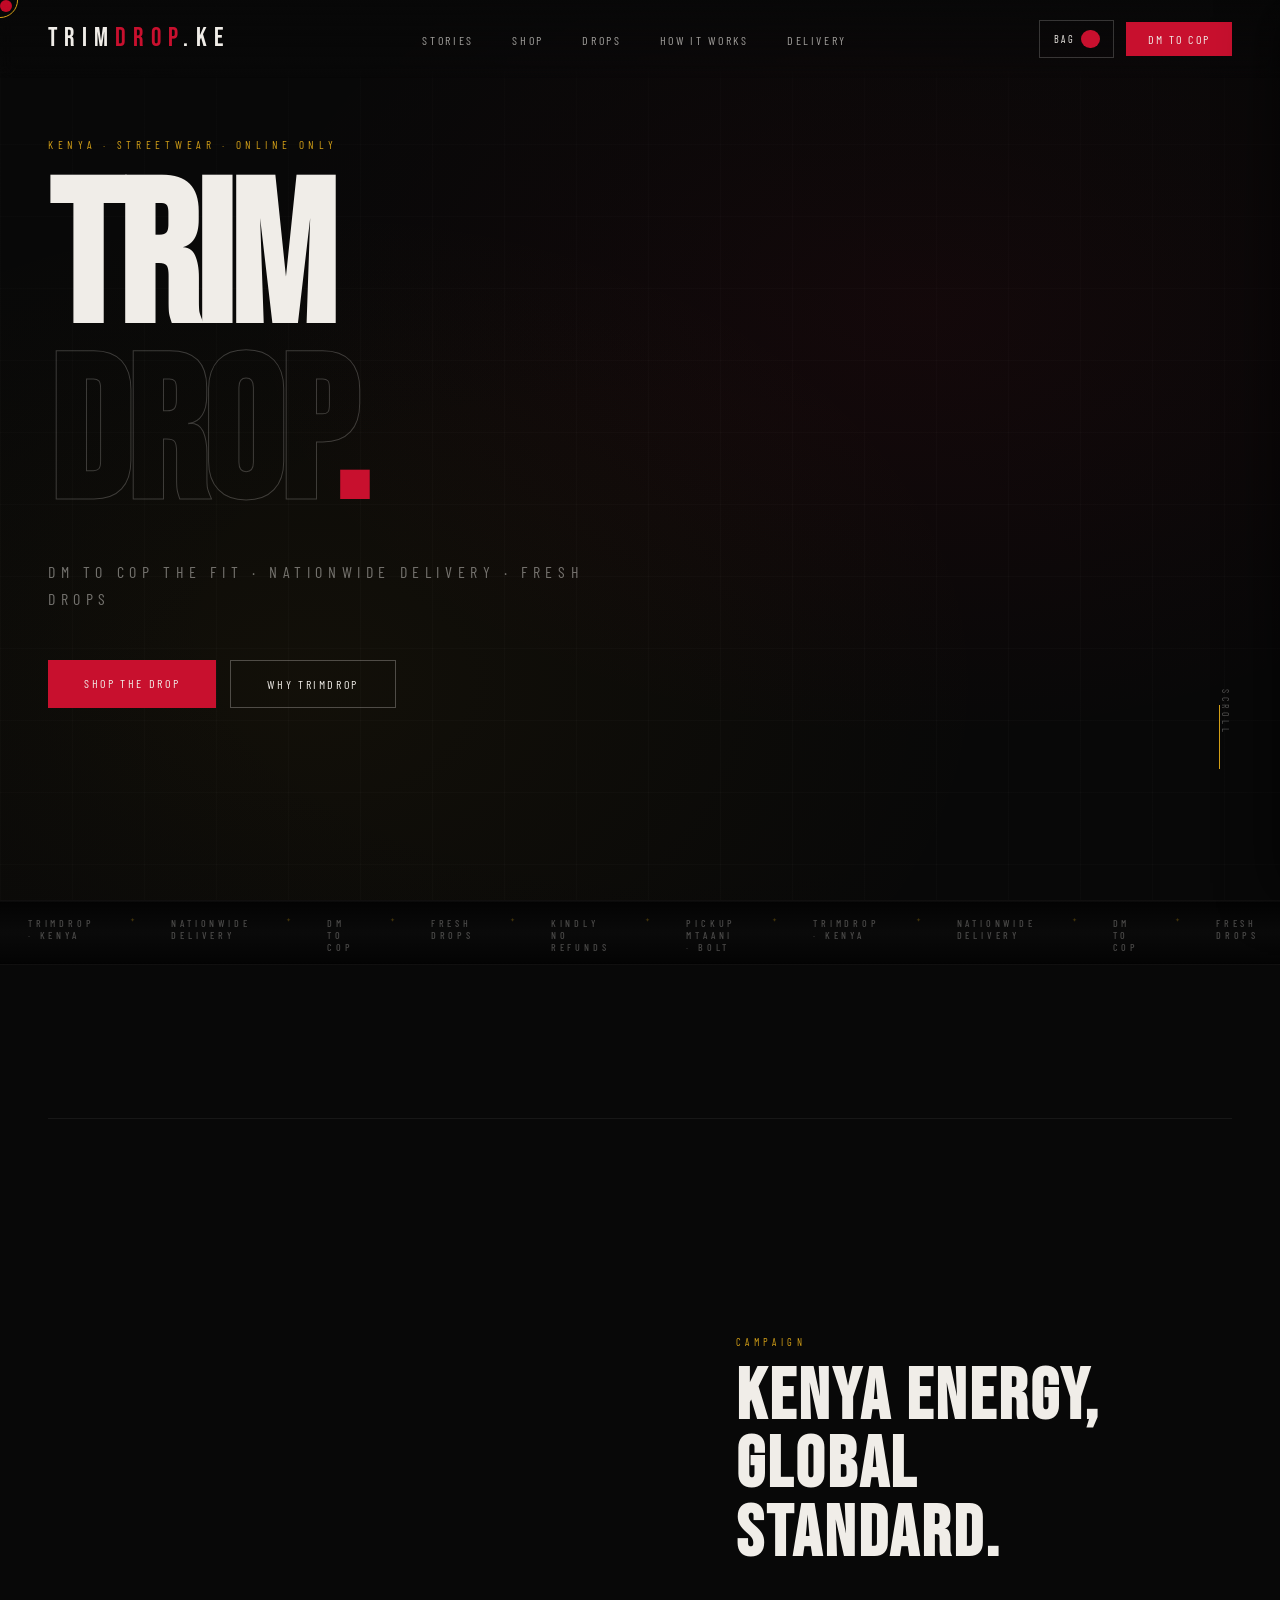
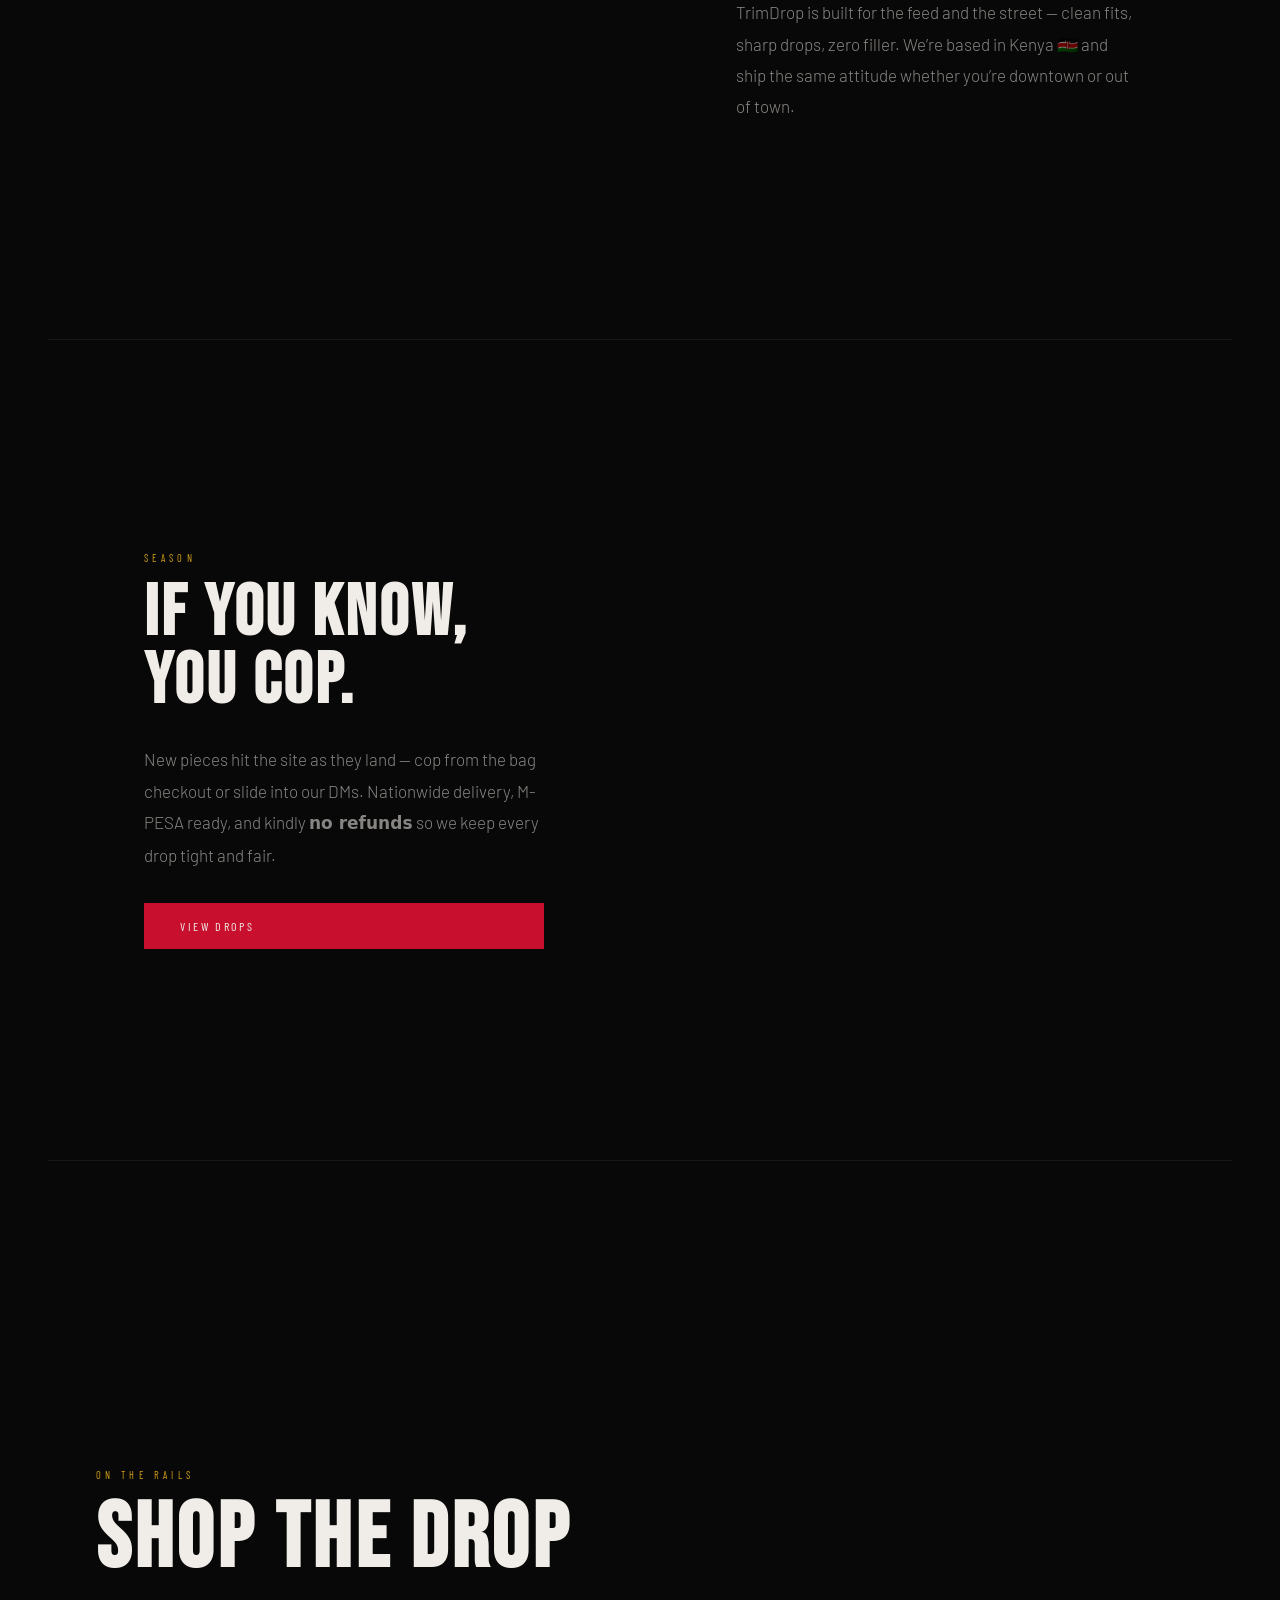
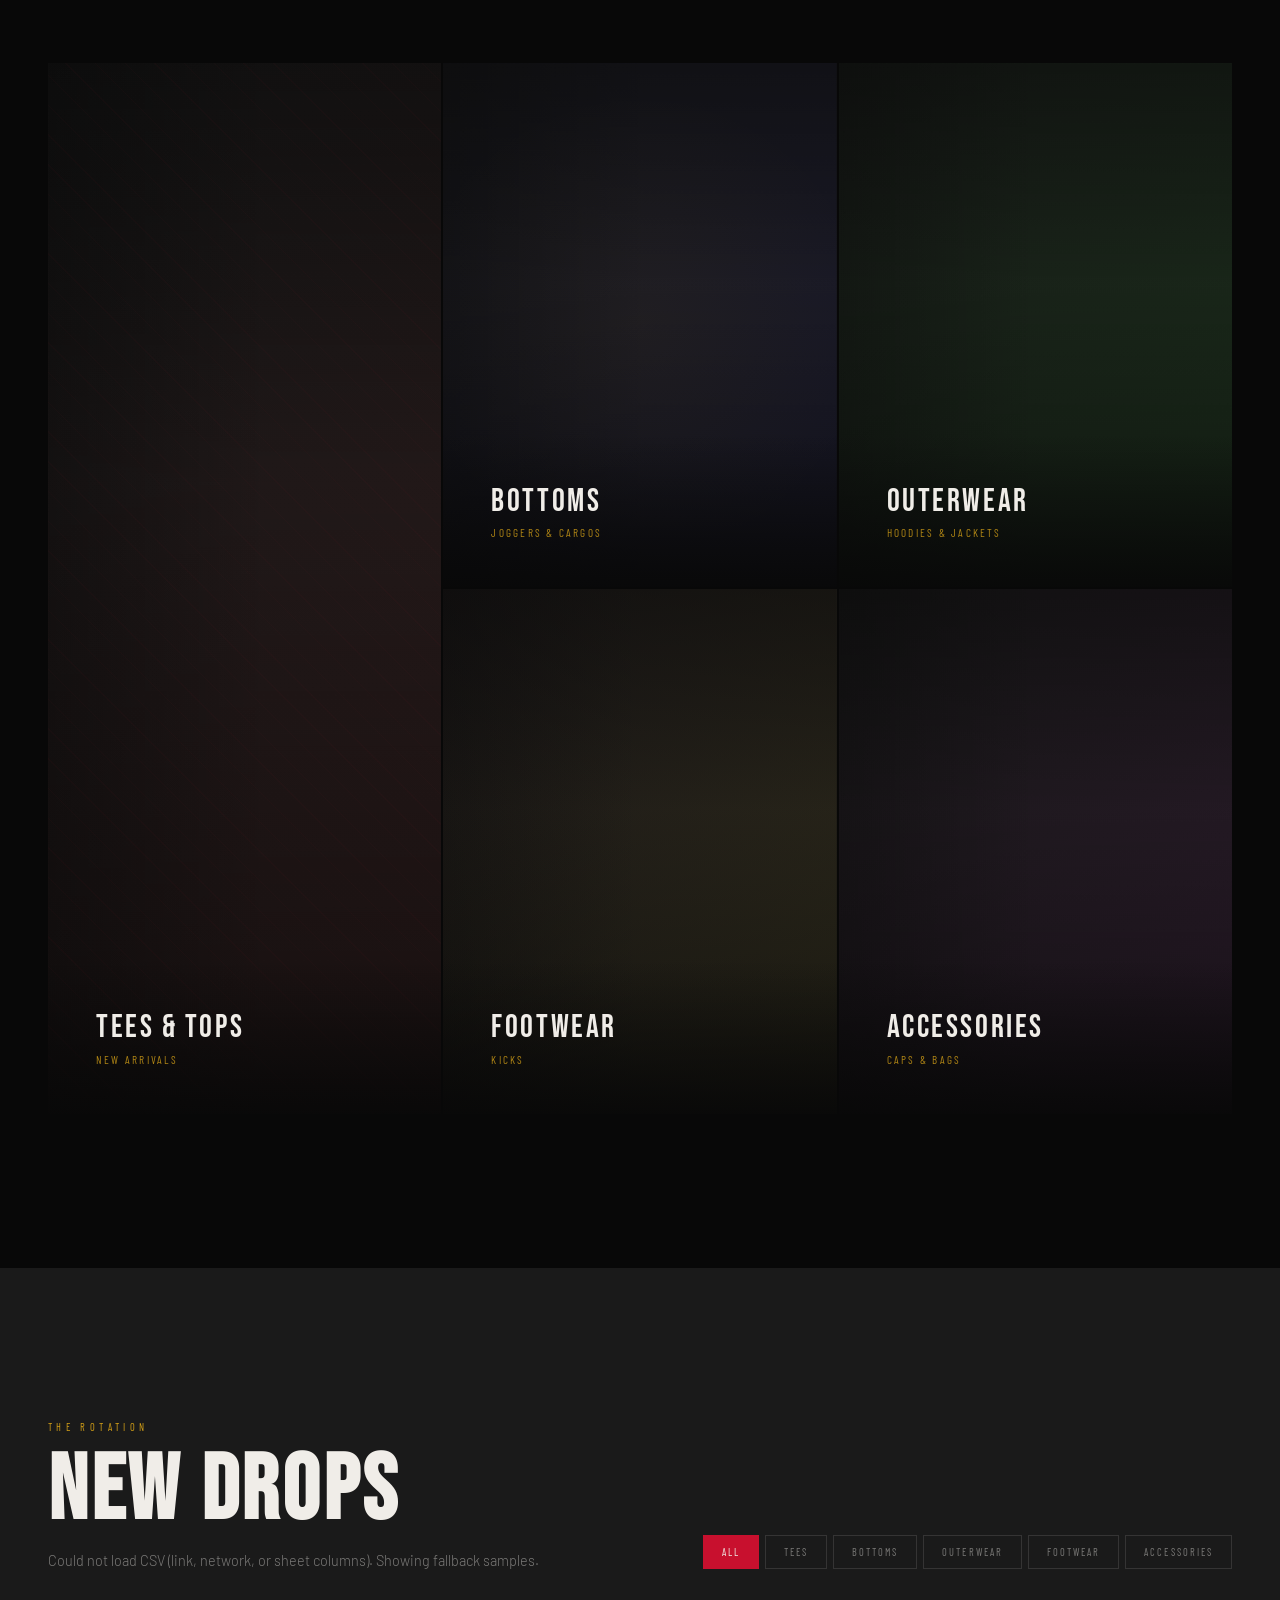
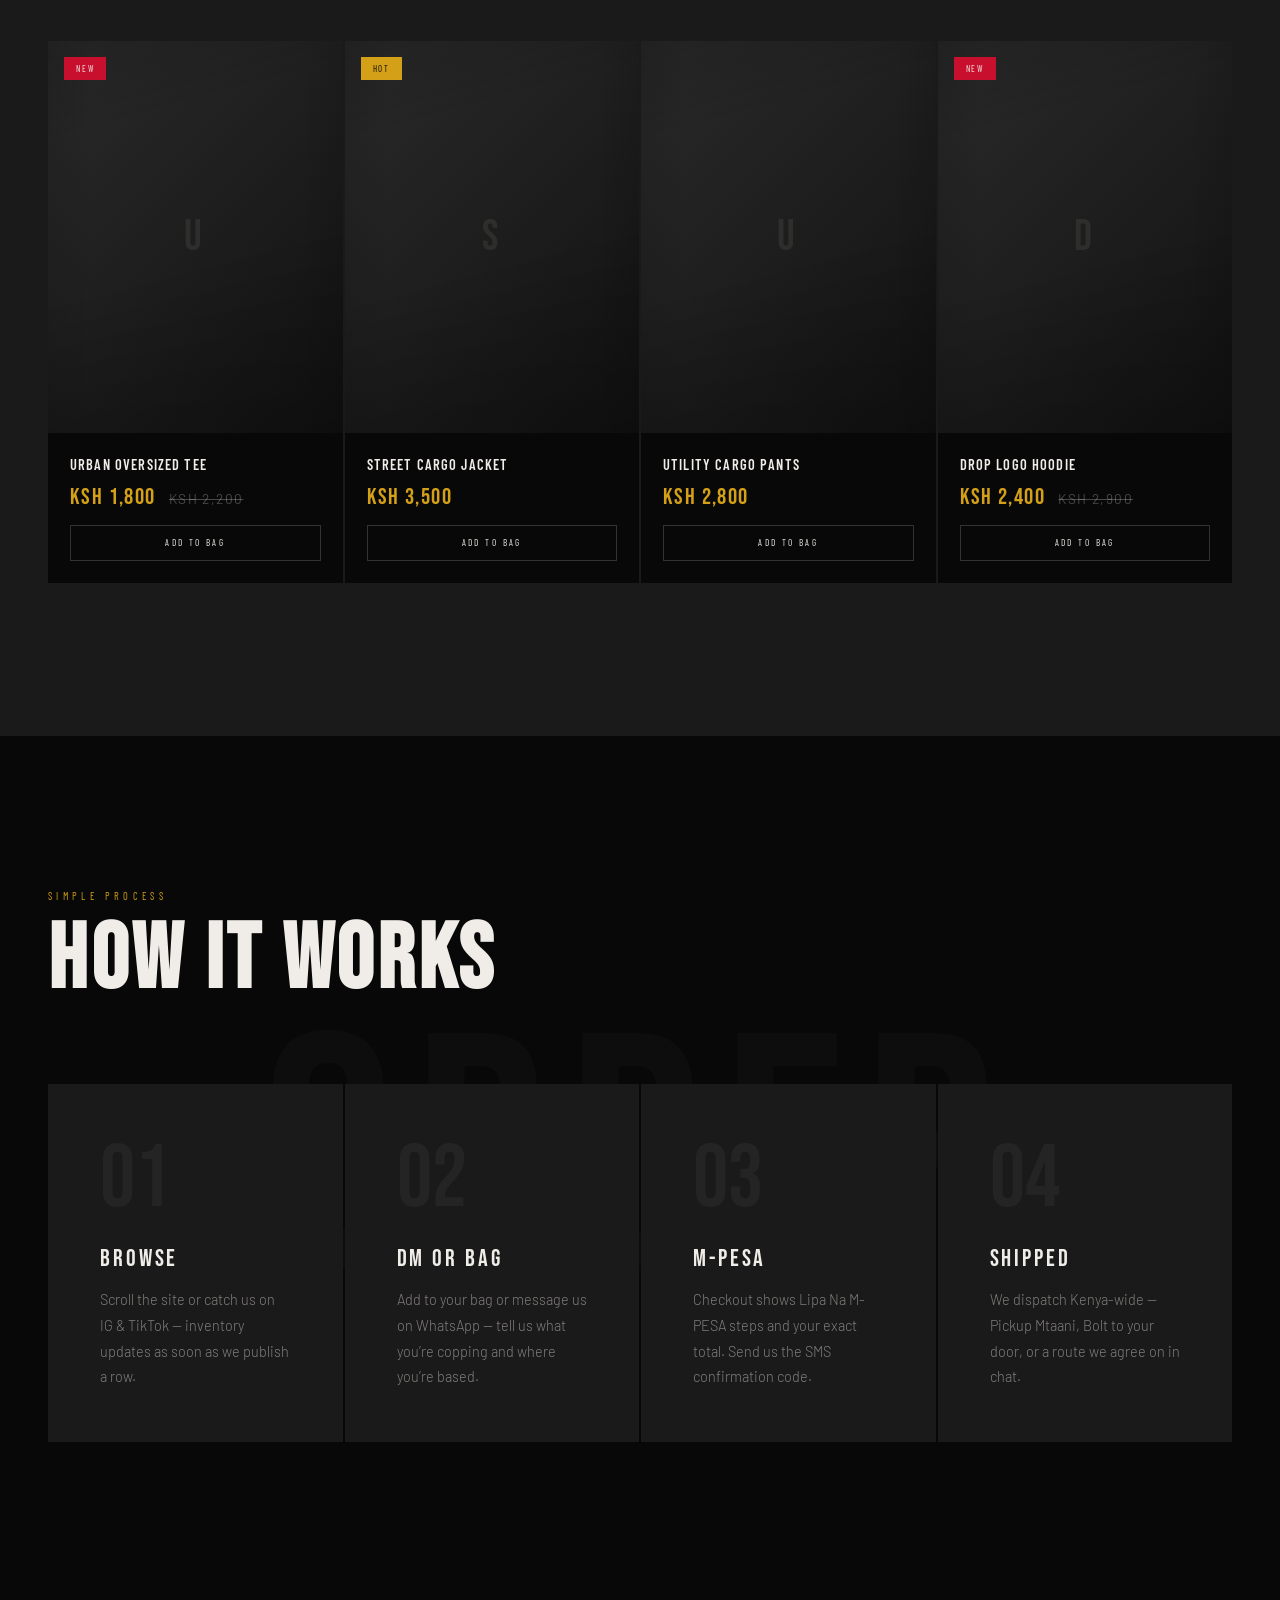
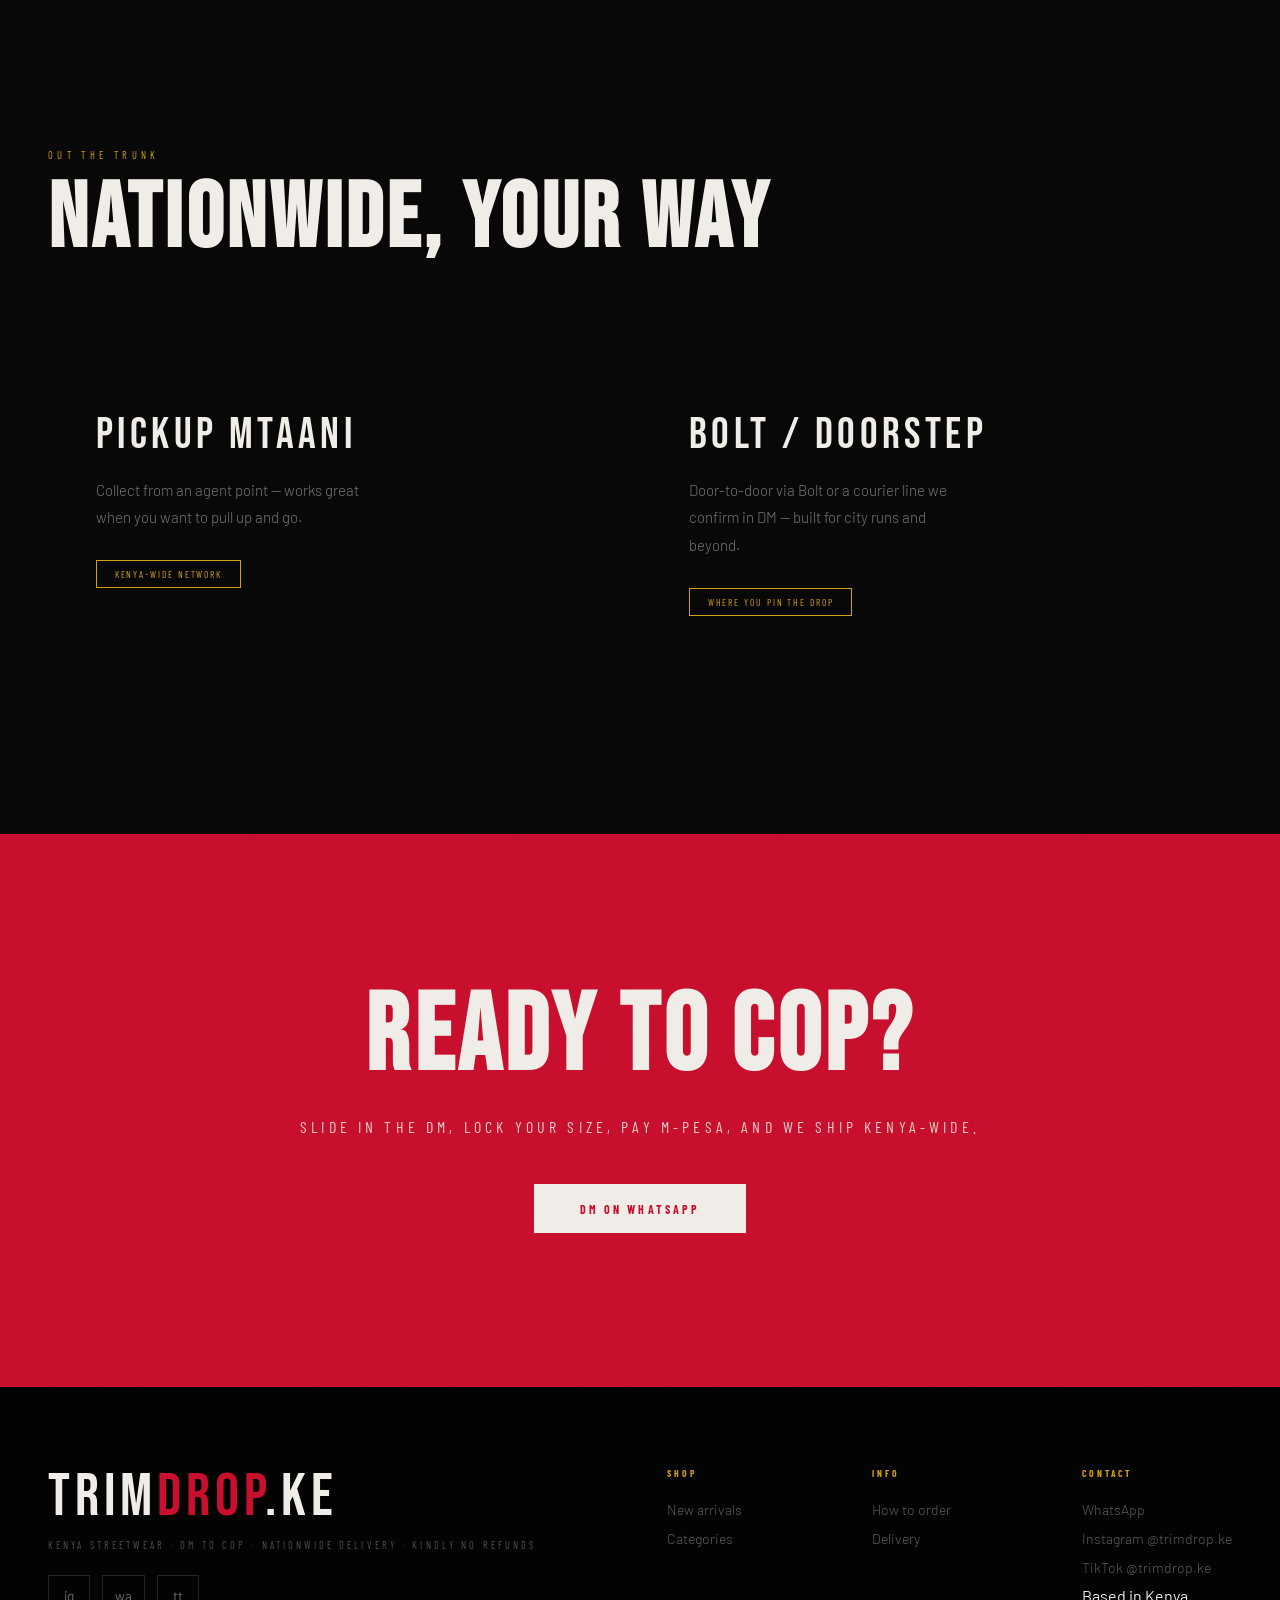
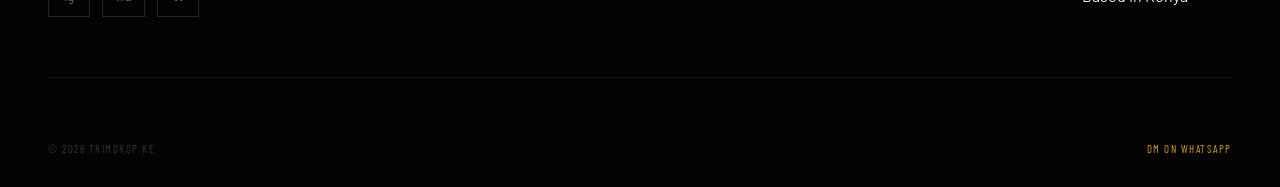
==== commit 16960b45: "Category tiles: data-bg URLs + --cat-image override alongside :root photos Co-authored-by: Cursor <c" ====
--- a/index.html
+++ b/index.html
@@ -152,8 +152,12 @@
 </section>
 
 <!-- ========== CATEGORIES (mosaic → New drops) ==========
-     CLICK: Each tile jumps to #products + selects that category filter (app.js).
-     PHOTOS: Optional — set --cat-tees … --cat-accessories in styles.css (:root).
+     CLICK: Tap a tile → jumps to New drops + that category filter (app.js).
+     PHOTOS ON TILES — add data-bg="https://your-cdn…/photo.jpg" on each <a class="cat-item…">
+       Example (Tees tile):
+       <a href="#products" class="cat-item cat-1" data-filter="Tees"
+          data-bg="https://example.com/category-tees.jpg" …>
+       Or set --cat-tees … --cat-accessories in styles.css (:root).
  -->
 <section class="categories" id="categories">
   <div class="section-head">
--- a/styles.css
+++ b/styles.css
@@ -3,8 +3,8 @@
 
    QUICK MAP (what to edit here)
    ---------------------------------------------------------------------------
-   IMAGES  — Set in :root under “Brand imagery” below (CSS variables).
-             Use full URLs to hosted JPG/PNG/WebP (e.g. CDN, Drive direct link).
+   IMAGES — Brand hero / campaigns in :root (--brand-*). Category mosaic: use
+             data-bg URLs on each tile in index.html, or --cat-* in tokens :root.
    MOOD    — Colours & type scale in the second :root block (tokens).
    LAYOUT  — Section padding via --section-y, --gutter; max width via --max.
              On-page copy lives in index.html; sheet + cart live in app.js.
@@ -39,8 +39,8 @@
   --max: 1440px;
 
   /*
-   * “Shop the drop” tiles — set to url("…") or url("/images/your-file.jpg").
-   * `none` keeps the gradient only. Photos get soft edge veils so they blend into the mosaic.
+   * “Shop the drop” tile photos — url("https://…") or url("/images/name.jpg"), or `none`.
+   * Per-tile override: use data-bg on <a.cat-item> in index.html (see categories comment).
    */
   --cat-tees: none;
   --cat-bottoms: none;
@@ -688,8 +688,10 @@
    ---------------------------------------------------------------------------
    • Labels: index.html — .cat-name / .cat-count on each tile.
    • Links: tiles are <a> → opens #products + sets filter via app.js.
-   • Optional photos: tokens above (--cat-tees … --cat-accessories). Paths like
-       url("/images/dark_fit.jpg") work once files are deployed with the site.
+   • Photos (pick one):
+       (1) Easy: on each <a class="cat-item" data-bg="https://…jpg"> — app.js applies it.
+       (2) Global :root — set --cat-tees … --cat-accessories to url("…") or url("/images/file.jpg").
+       (3) Inline: style="--cat-image: url('https://…');" on that <a>.
    --------------------------------------------------------------------------- */
 .categories {
   background: var(--black);
@@ -751,7 +753,7 @@
   background-image:
     linear-gradient(180deg, rgba(8, 8, 8, 0.55) 0%, rgba(8, 8, 8, 0.1) 40%, rgba(8, 8, 8, 0.55) 100%),
     linear-gradient(90deg, rgba(8, 8, 8, 0.45) 0%, transparent 55%),
-    var(--cat-tees),
+    var(--cat-image, var(--cat-tees)),
     linear-gradient(135deg, #1a1a1a 0%, #2d1a1a 100%);
   background-size: cover;
   background-position: center;
@@ -762,7 +764,7 @@
   background-image:
     linear-gradient(180deg, rgba(8, 8, 8, 0.5) 0%, rgba(8, 8, 8, 0.08) 42%, rgba(8, 8, 8, 0.5) 100%),
     linear-gradient(90deg, rgba(8, 8, 8, 0.4) 0%, transparent 52%),
-    var(--cat-bottoms),
+    var(--cat-image, var(--cat-bottoms)),
     linear-gradient(135deg, #1a1a1e 0%, #1a1a2d 100%);
   background-size: cover;
   background-position: center;
@@ -773,7 +775,7 @@
   background-image:
     linear-gradient(180deg, rgba(8, 8, 8, 0.5) 0%, rgba(8, 8, 8, 0.08) 42%, rgba(8, 8, 8, 0.5) 100%),
     linear-gradient(90deg, rgba(8, 8, 8, 0.35) 0%, transparent 50%),
-    var(--cat-outerwear),
+    var(--cat-image, var(--cat-outerwear)),
     linear-gradient(135deg, #1a1e1a 0%, #1a2d1a 100%);
   background-size: cover;
   background-position: center;
@@ -784,7 +786,7 @@
   background-image:
     linear-gradient(180deg, rgba(8, 8, 8, 0.5) 0%, rgba(8, 8, 8, 0.08) 42%, rgba(8, 8, 8, 0.5) 100%),
     linear-gradient(90deg, rgba(8, 8, 8, 0.35) 0%, transparent 50%),
-    var(--cat-footwear),
+    var(--cat-image, var(--cat-footwear)),
     linear-gradient(135deg, #1e1a1a 0%, #2d2a1a 100%);
   background-size: cover;
   background-position: center;
@@ -795,7 +797,7 @@
   background-image:
     linear-gradient(180deg, rgba(8, 8, 8, 0.5) 0%, rgba(8, 8, 8, 0.08) 42%, rgba(8, 8, 8, 0.5) 100%),
     linear-gradient(90deg, rgba(8, 8, 8, 0.35) 0%, transparent 50%),
-    var(--cat-accessories),
+    var(--cat-image, var(--cat-accessories)),
     linear-gradient(135deg, #1a1a1a 0%, #2a1a2a 100%);
   background-size: cover;
   background-position: center;
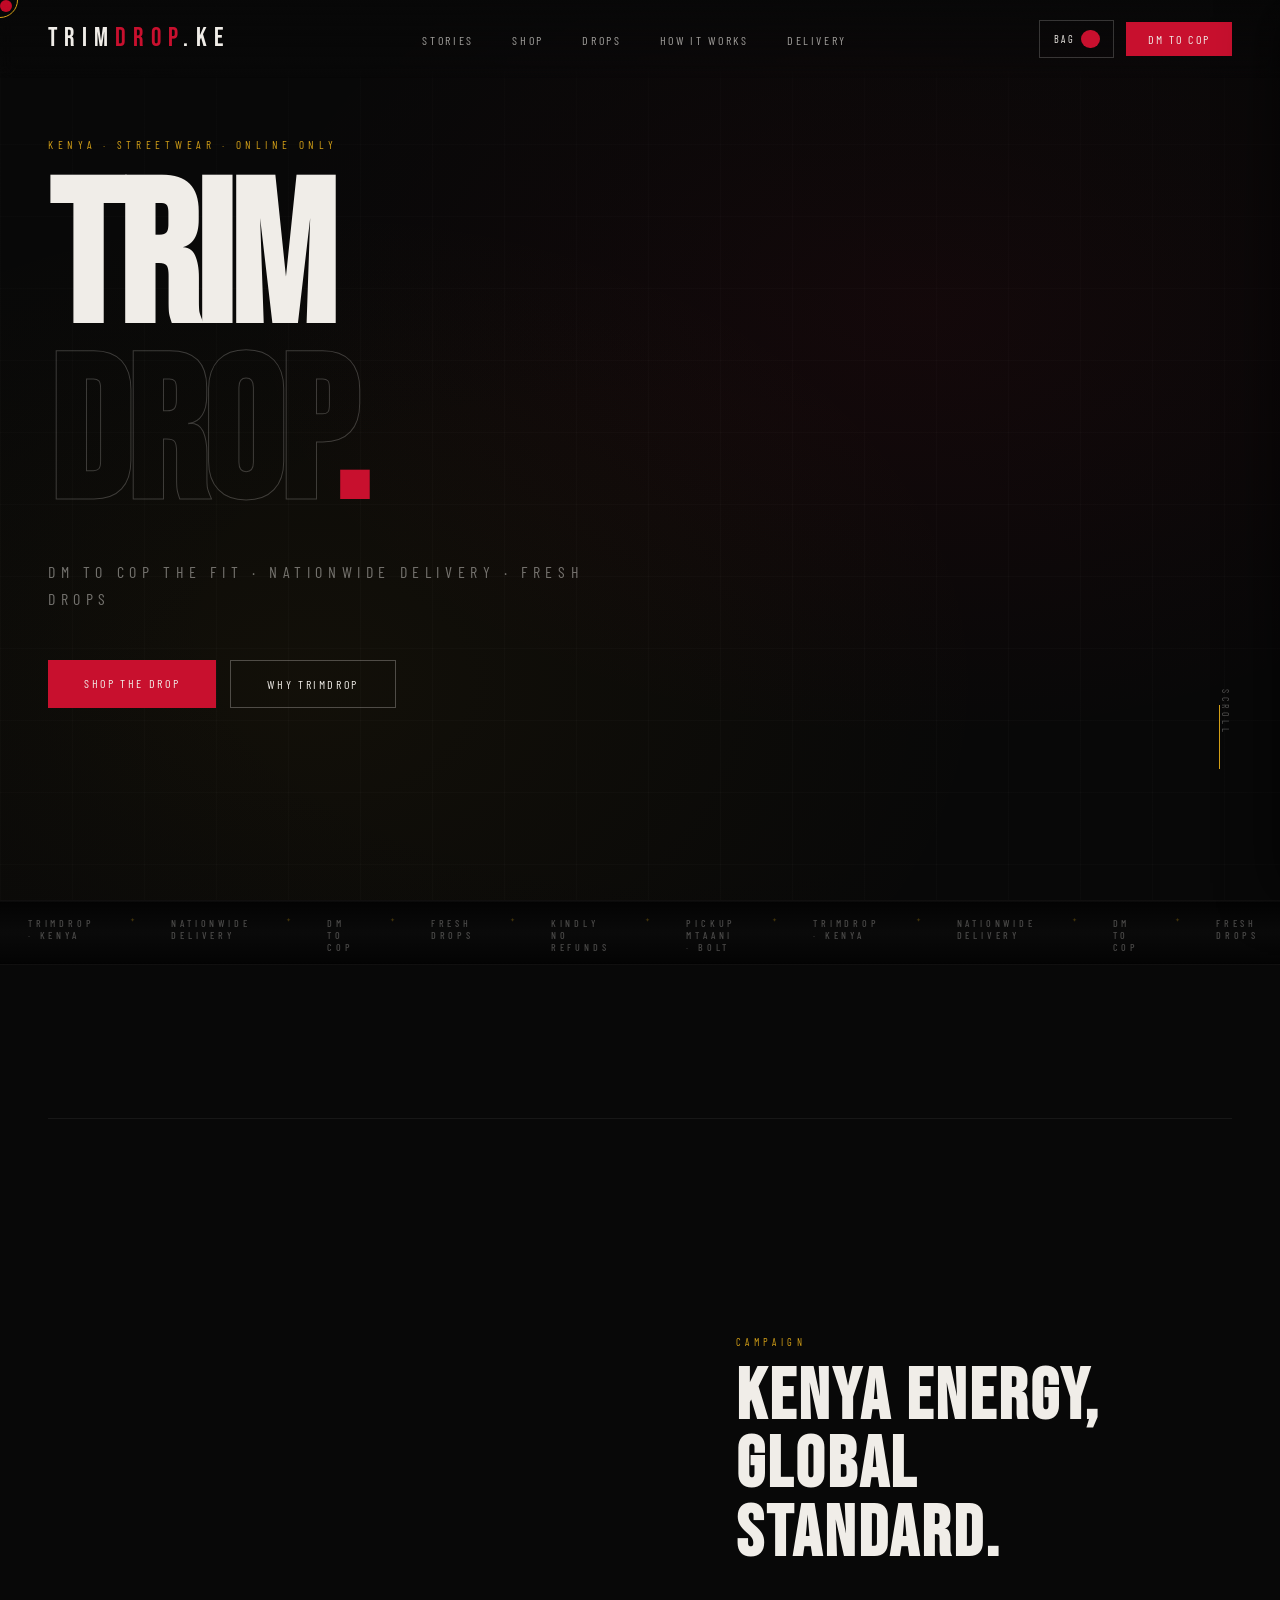
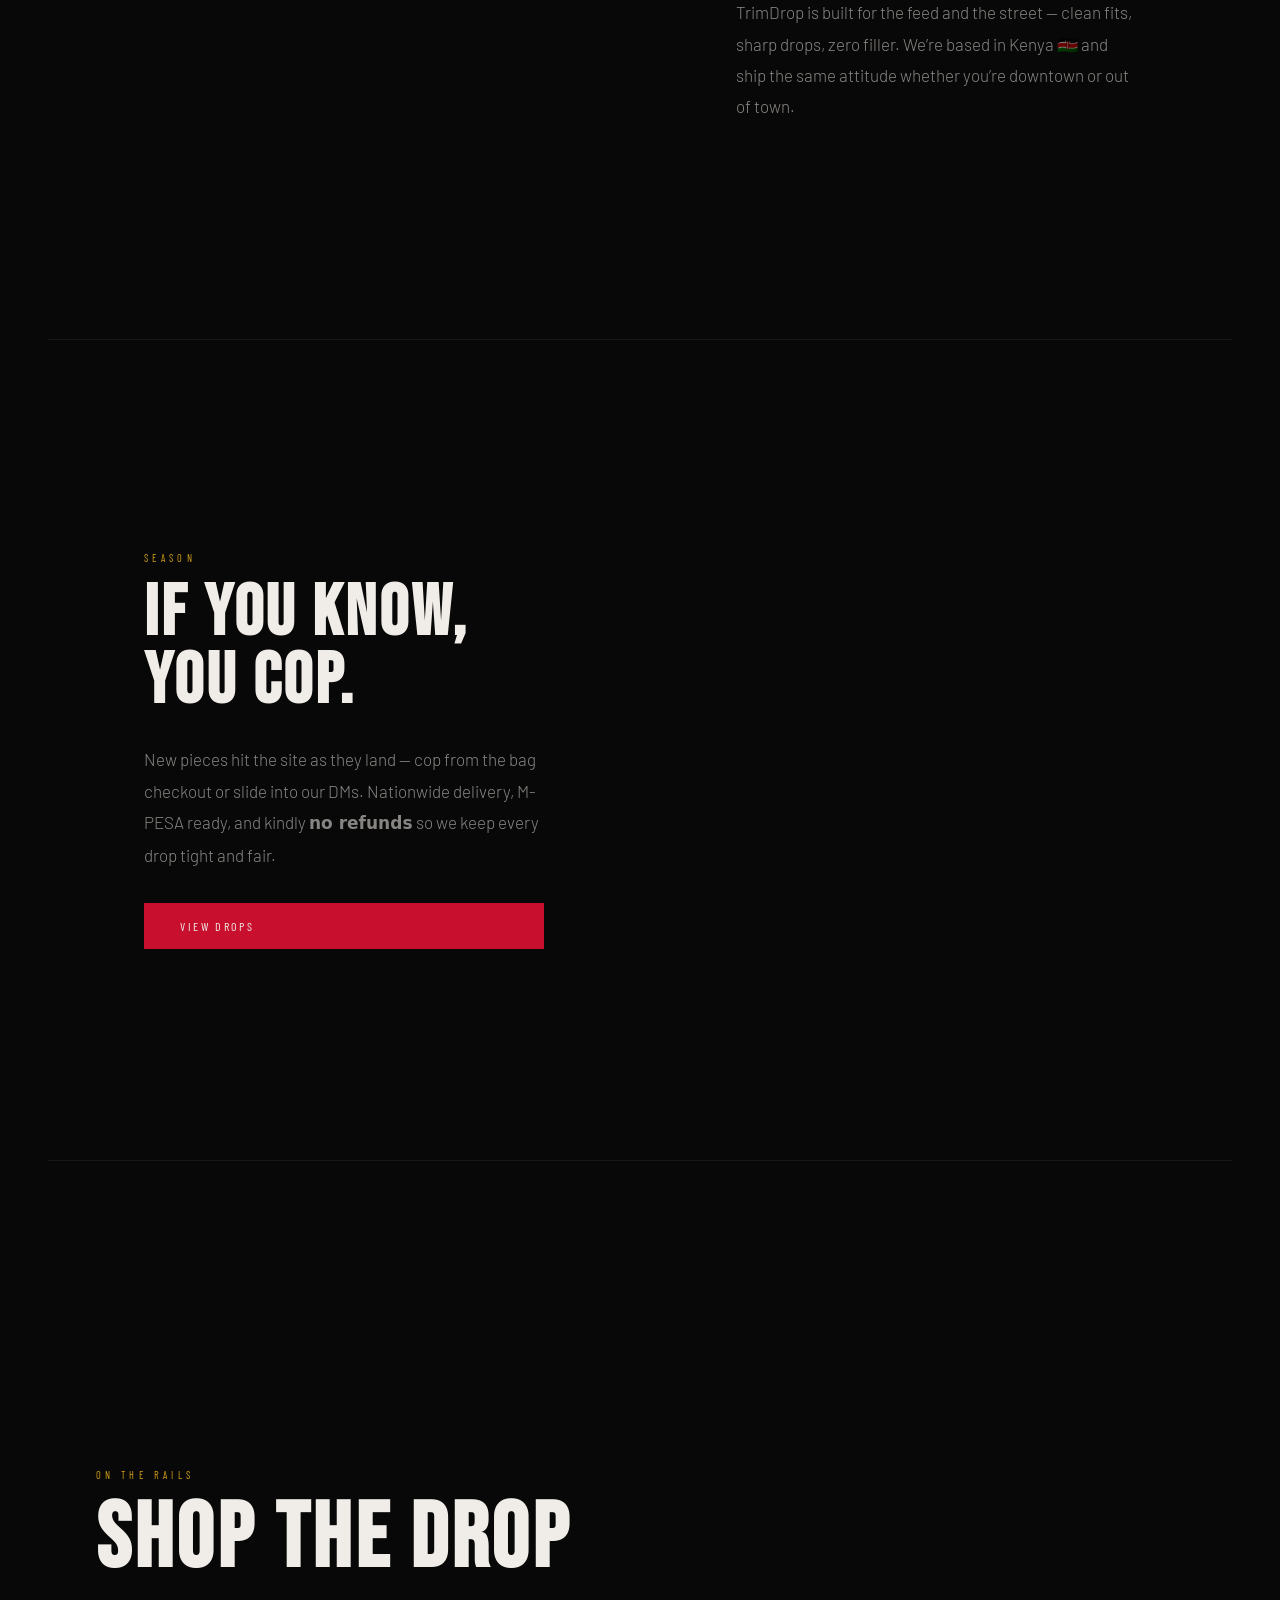
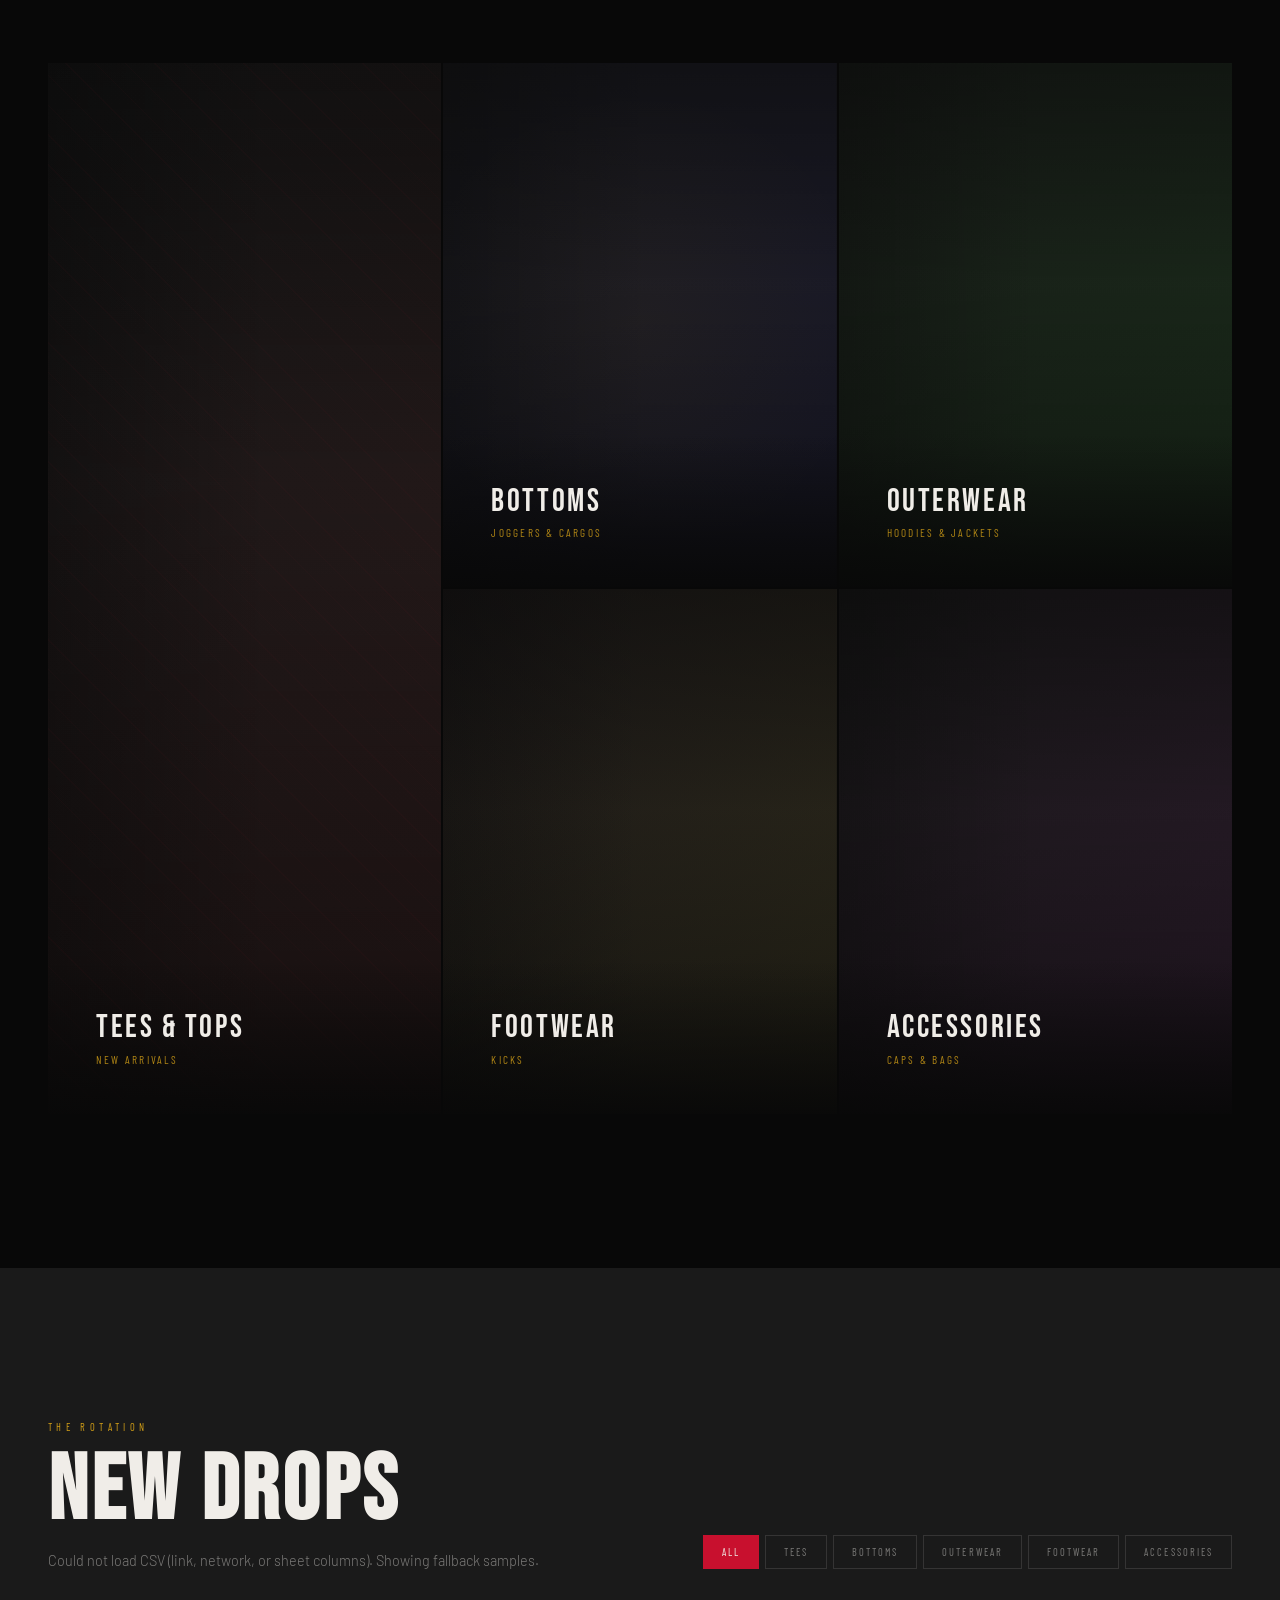
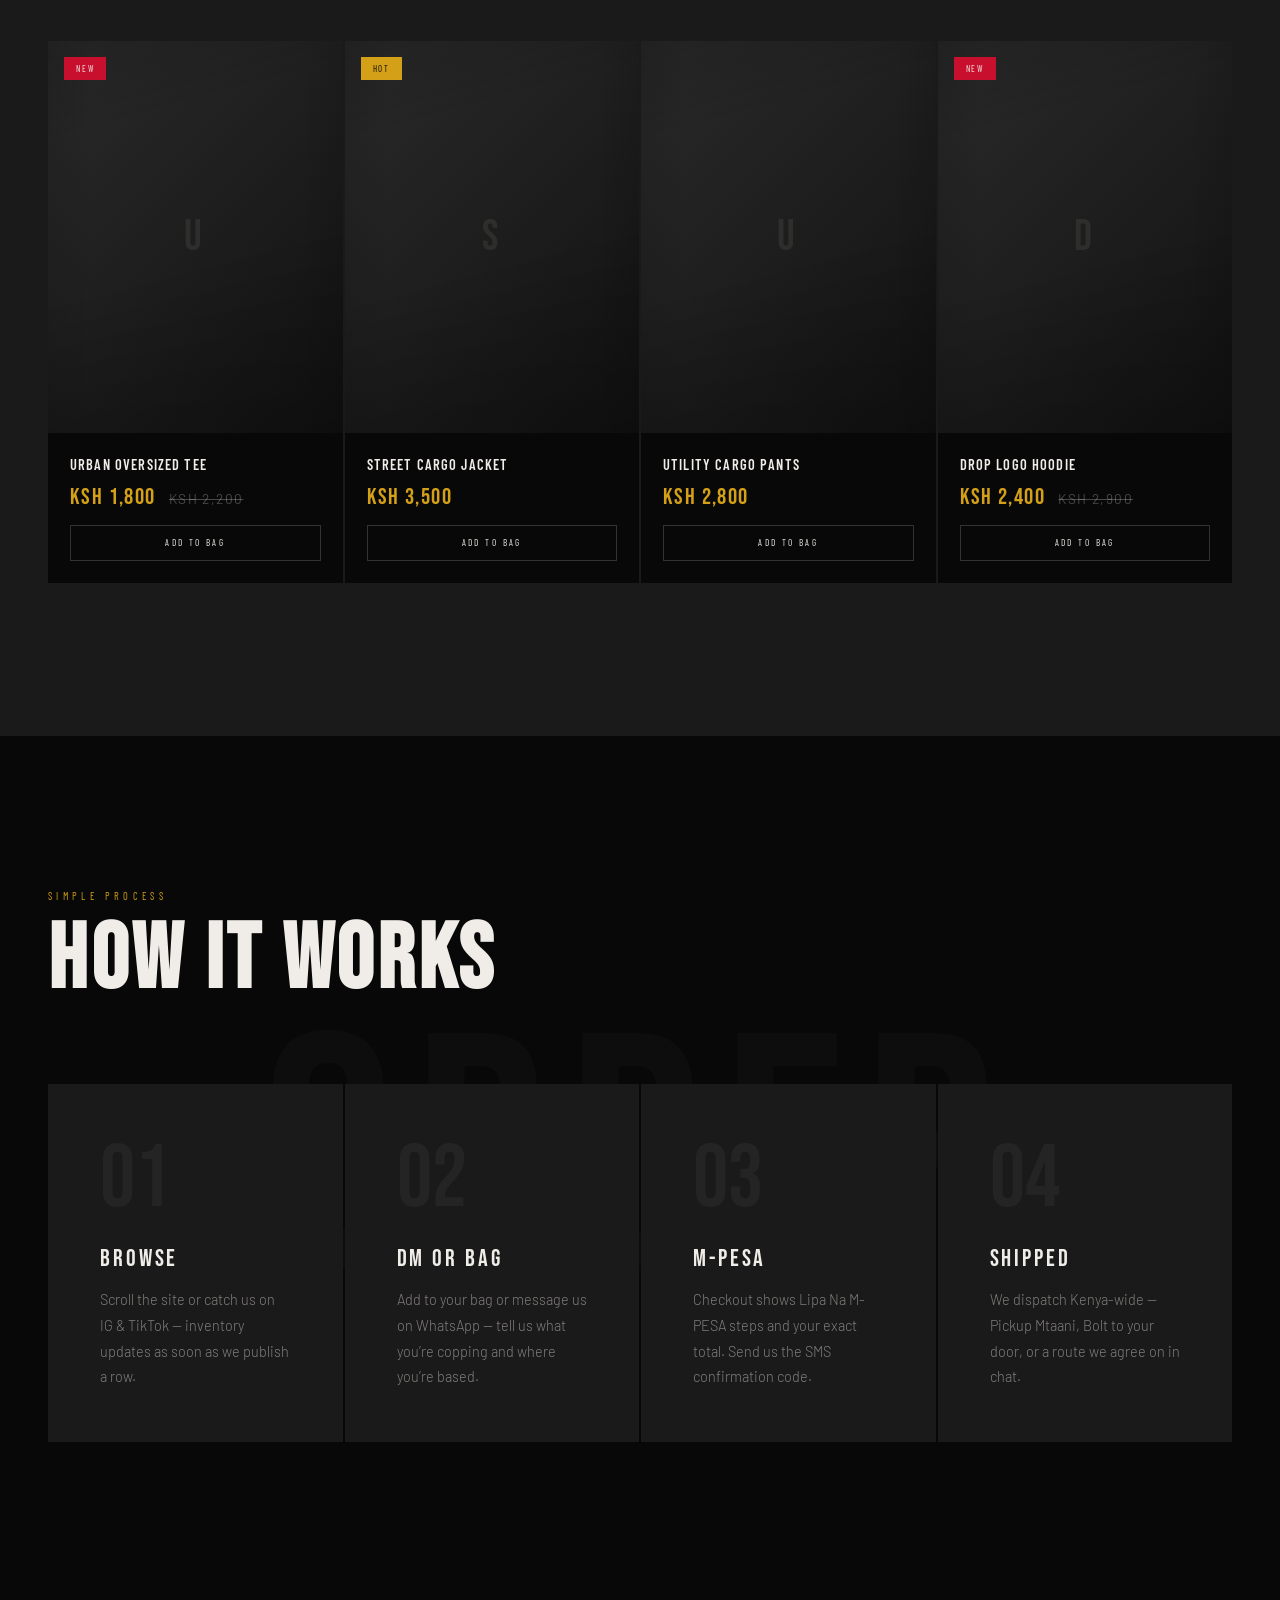
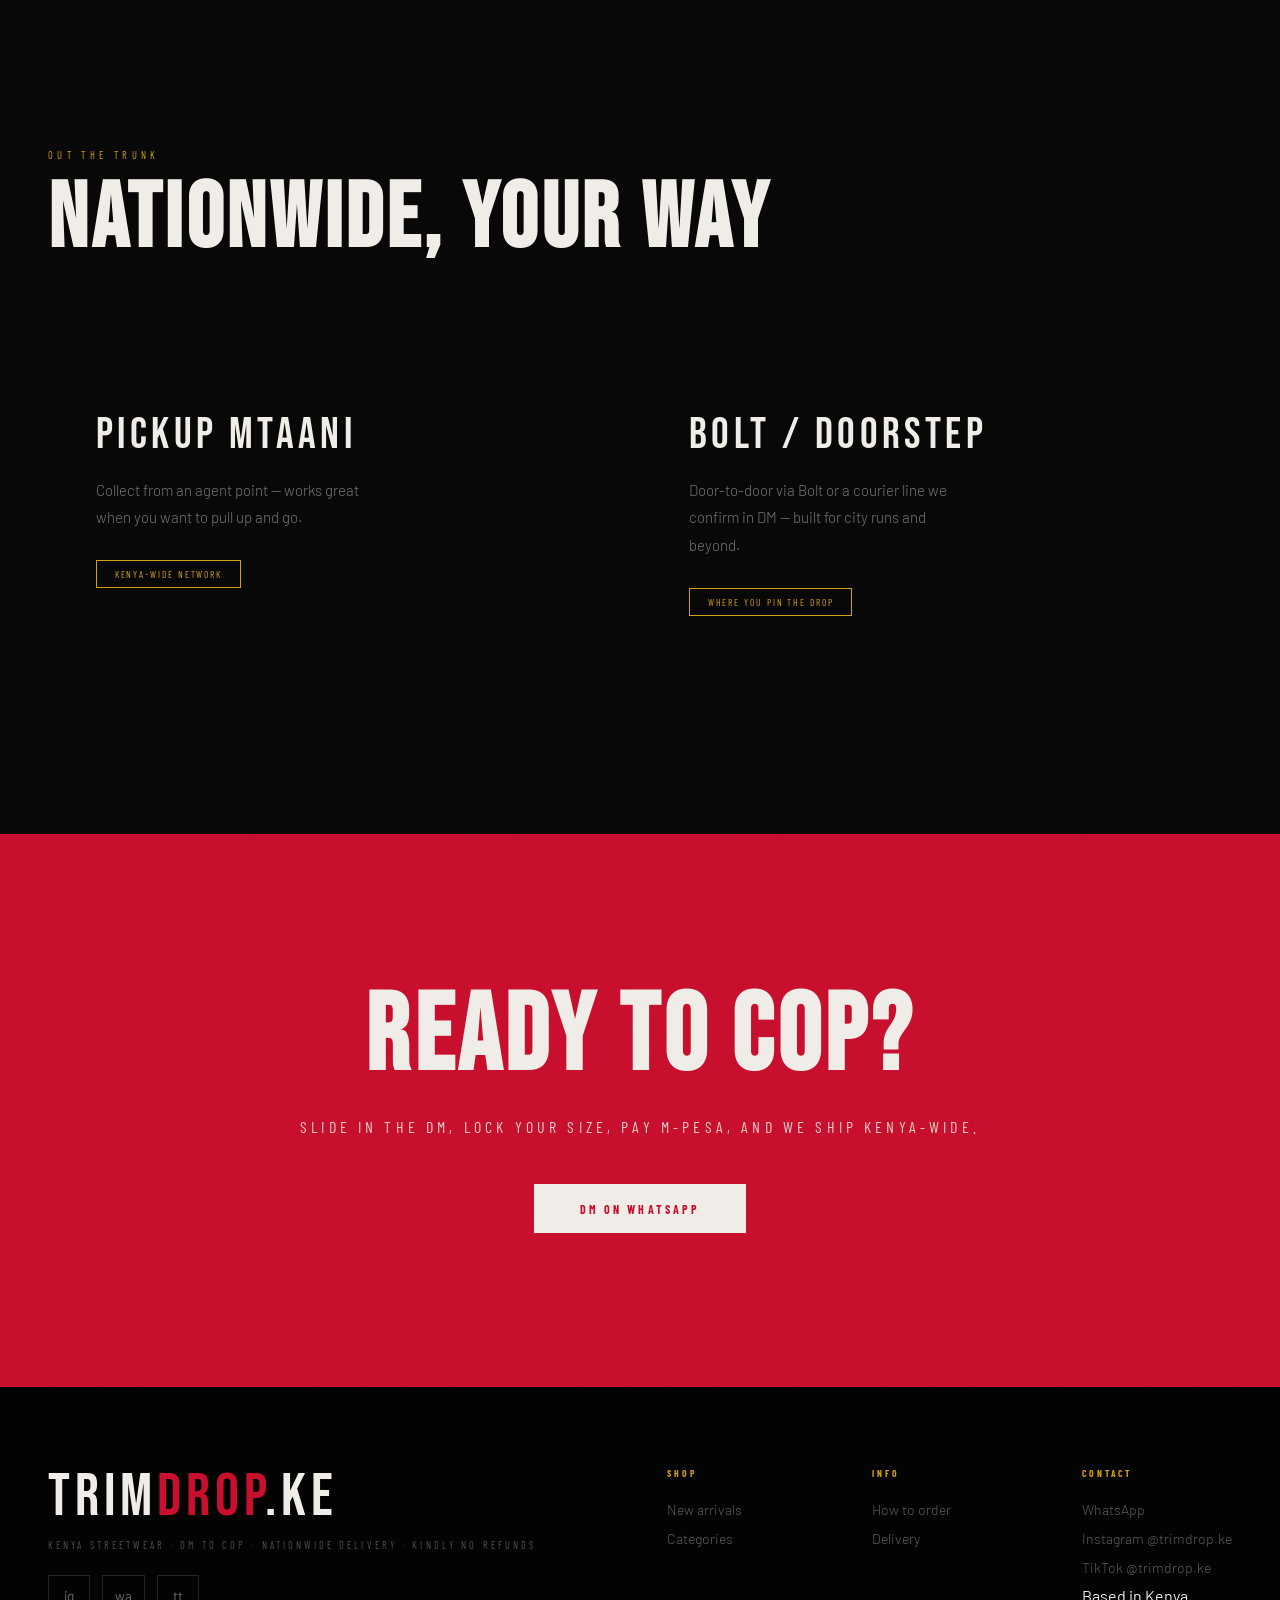
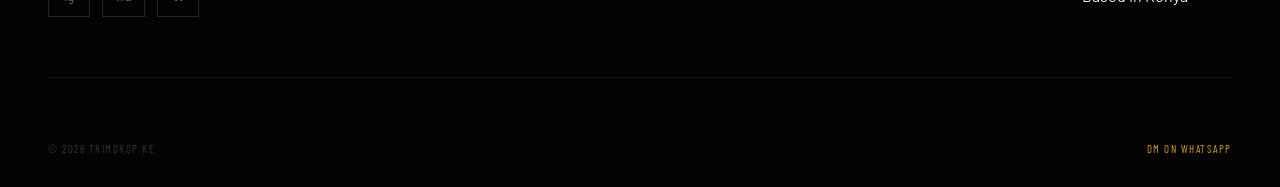
==== commit 39532994: "Add product image lightbox with like and close controls Co-authored-by: Cursor <cursoragent@cursor.c" ====
--- a/index.html
+++ b/index.html
@@ -430,6 +430,30 @@
   </div>
 </div>
 
+<div class="product-lightbox" id="productLightbox" aria-hidden="true" role="dialog" aria-modal="true" aria-labelledby="lightboxTitle">
+  <div class="product-lightbox-dialog">
+    <button type="button" class="product-lightbox-close" id="productLightboxClose" aria-label="Close">✕</button>
+    <div class="product-lightbox-layout">
+      <div class="product-lightbox-visual">
+        <button type="button" class="product-lightbox-like" id="lightboxLikeBtn" aria-label="Like this piece" aria-pressed="false">
+          <span class="heart" aria-hidden="true">♥</span>
+        </button>
+        <div class="product-lightbox-media" id="lightboxMediaMount"></div>
+      </div>
+      <div class="product-lightbox-meta">
+        <span class="product-lightbox-badge-slot" id="lightboxBadgeSlot"></span>
+        <h3 class="product-lightbox-title" id="lightboxTitle">TrimDrop</h3>
+        <p class="product-lightbox-price" id="lightboxPrice"></p>
+        <p class="product-lightbox-hint">Tap backdrop or ✕ to close</p>
+        <div class="product-lightbox-actions">
+          <button type="button" class="btn-primary product-lightbox-add" id="lightboxAddBtn">Add to bag</button>
+          <button type="button" class="modal-wa-btn product-lightbox-dm" id="lightboxDmBtn">DM on WhatsApp</button>
+        </div>
+      </div>
+    </div>
+  </div>
+</div>
+
 <script src="/app.js" defer></script>
 </body>
 </html>
--- a/styles.css
+++ b/styles.css
@@ -961,6 +961,8 @@
   overflow: hidden;
   background: var(--mid);
   position: relative;
+  cursor: pointer;
+  -webkit-tap-highlight-color: transparent;
 }
 
 .product-img-wrap img {
@@ -1437,6 +1439,253 @@
   z-index: 1100;
 }
 
+/* -----------------------------------------------------------------------------
+   Product lightbox (tap image → larger view + like + close)
+   --------------------------------------------------------------------------- */
+.product-lightbox {
+  position: fixed;
+  inset: 0;
+  z-index: 1210;
+  display: flex;
+  align-items: center;
+  justify-content: center;
+  padding: clamp(0.5rem, 3vw, 1.25rem);
+  background: rgba(3, 3, 3, 0.94);
+  opacity: 0;
+  visibility: hidden;
+  transition: opacity 0.35s var(--ease-out), visibility 0.35s step-end;
+}
+
+.product-lightbox.open {
+  opacity: 1;
+  visibility: visible;
+  transition: opacity 0.35s var(--ease-out), visibility 0s;
+}
+
+.product-lightbox-dialog {
+  position: relative;
+  width: 100%;
+  max-width: min(96vw, 52rem);
+  max-height: min(92vh, 38rem);
+  background: linear-gradient(
+    155deg,
+    rgba(42, 42, 42, 1) 0%,
+    rgba(26, 26, 26, 1) 52%,
+    rgba(34, 34, 34, 1) 100%
+  );
+  border: 1px solid rgba(240, 237, 232, 0.1);
+  box-shadow:
+    0 4px 0 rgba(201, 162, 39, 0.12),
+    0 32px 80px rgba(0, 0, 0, 0.55);
+  overflow: hidden;
+  transform: translateY(10px) scale(0.985);
+  opacity: 0;
+  transition: transform 0.4s var(--ease-out), opacity 0.4s var(--ease-out);
+}
+
+.product-lightbox.open .product-lightbox-dialog {
+  transform: translateY(0) scale(1);
+  opacity: 1;
+}
+
+.product-lightbox-close {
+  position: absolute;
+  top: 0.75rem;
+  right: 0.75rem;
+  z-index: 3;
+  width: 2.5rem;
+  height: 2.5rem;
+  display: grid;
+  place-items: center;
+  background: rgba(8, 8, 8, 0.55);
+  border: 1px solid rgba(240, 237, 232, 0.12);
+  color: rgba(240, 237, 232, 0.75);
+  font-size: 1.1rem;
+  line-height: 1;
+  cursor: pointer;
+  transition: background 0.2s, color 0.2s, border-color 0.2s;
+}
+
+.product-lightbox-close:hover {
+  background: rgba(201, 162, 39, 0.15);
+  color: var(--white);
+  border-color: rgba(201, 162, 39, 0.35);
+}
+
+.product-lightbox-layout {
+  display: grid;
+  grid-template-columns: 1fr;
+  gap: 0;
+  max-height: min(92vh, 38rem);
+}
+
+@media (min-width: 720px) {
+  .product-lightbox-layout {
+    grid-template-columns: 1fr 1fr;
+  }
+
+  .product-lightbox-visual {
+    min-height: min(38rem, 92vh);
+  }
+}
+
+.product-lightbox-visual {
+  position: relative;
+  background: var(--black);
+  display: flex;
+  align-items: stretch;
+  justify-content: center;
+  min-height: clamp(12rem, 38vh, 22rem);
+}
+
+.product-lightbox-like {
+  position: absolute;
+  top: 0.65rem;
+  left: 0.65rem;
+  z-index: 2;
+  width: 2.75rem;
+  height: 2.75rem;
+  border-radius: 50%;
+  border: 1px solid rgba(240, 237, 232, 0.2);
+  background: rgba(8, 8, 8, 0.6);
+  color: rgba(240, 237, 232, 0.45);
+  cursor: pointer;
+  display: grid;
+  place-items: center;
+  transition: transform 0.2s, border-color 0.2s, color 0.2s, background 0.2s;
+}
+
+.product-lightbox-like .heart {
+  font-size: 1.15rem;
+  line-height: 1;
+  transform: translateY(1px);
+}
+
+.product-lightbox-like:hover {
+  border-color: rgba(201, 162, 39, 0.45);
+  color: var(--gold);
+}
+
+.product-lightbox-like.is-liked {
+  border-color: rgba(201, 162, 39, 0.55);
+  color: var(--gold);
+  background: rgba(201, 162, 39, 0.12);
+}
+
+.product-lightbox-media {
+  flex: 1;
+  display: flex;
+  align-items: center;
+  justify-content: center;
+  padding: clamp(1rem, 3vw, 1.5rem);
+  width: 100%;
+}
+
+.product-lightbox-img {
+  max-width: 100%;
+  max-height: min(70vh, 520px);
+  width: auto;
+  height: auto;
+  object-fit: contain;
+  display: block;
+}
+
+.product-lightbox-placeholder {
+  width: min(100%, 16rem);
+  aspect-ratio: 3 / 4;
+  max-height: min(70vh, 520px);
+  display: grid;
+  place-items: center;
+  background: var(--mid);
+  font-family: "Bebas Neue", sans-serif;
+  font-size: clamp(2.5rem, 8vw, 4rem);
+  letter-spacing: 0.08em;
+  color: rgba(240, 237, 232, 0.25);
+}
+
+.product-lightbox-meta {
+  padding: clamp(1.5rem, 4vw, 2.25rem);
+  display: flex;
+  flex-direction: column;
+  gap: 0.65rem;
+  justify-content: center;
+  border-top: 1px solid rgba(240, 237, 232, 0.06);
+}
+
+@media (min-width: 720px) {
+  .product-lightbox-meta {
+    border-top: none;
+    border-left: 1px solid rgba(240, 237, 232, 0.06);
+  }
+}
+
+.product-lightbox-badge-slot {
+  min-height: 1.25rem;
+}
+
+.product-lightbox-badge-slot:empty {
+  display: none;
+}
+
+.product-lightbox-title {
+  font-family: "Bebas Neue", sans-serif;
+  font-size: clamp(1.75rem, 4vw, 2.25rem);
+  letter-spacing: 0.06em;
+  font-weight: 400;
+  margin: 0;
+  line-height: 1.1;
+}
+
+.product-lightbox-price {
+  font-family: "Barlow Condensed", sans-serif;
+  font-size: 1rem;
+  letter-spacing: 0.12em;
+  text-transform: uppercase;
+  color: var(--white);
+  margin: 0;
+}
+
+.product-lightbox-old {
+  text-decoration: line-through;
+  opacity: 0.45;
+  font-size: 0.88em;
+  margin-left: 0.35rem;
+}
+
+.product-lightbox-hint {
+  font-family: "Barlow Condensed", sans-serif;
+  font-size: 0.62rem;
+  letter-spacing: 0.18em;
+  text-transform: uppercase;
+  color: rgba(240, 237, 232, 0.35);
+  margin: 0.25rem 0 0.5rem;
+}
+
+.product-lightbox-actions {
+  display: flex;
+  flex-direction: column;
+  gap: 0.65rem;
+  margin-top: 0.35rem;
+}
+
+.product-lightbox-actions .btn-primary,
+.product-lightbox-actions .modal-wa-btn {
+  width: 100%;
+  text-align: center;
+}
+
+@media (prefers-reduced-motion: reduce) {
+  .product-lightbox,
+  .product-lightbox-dialog {
+    transition: none;
+  }
+
+  .product-lightbox.open .product-lightbox-dialog {
+    transform: none;
+    opacity: 1;
+  }
+}
+
 .cart-drawer-overlay {
   position: fixed;
   inset: 0;
